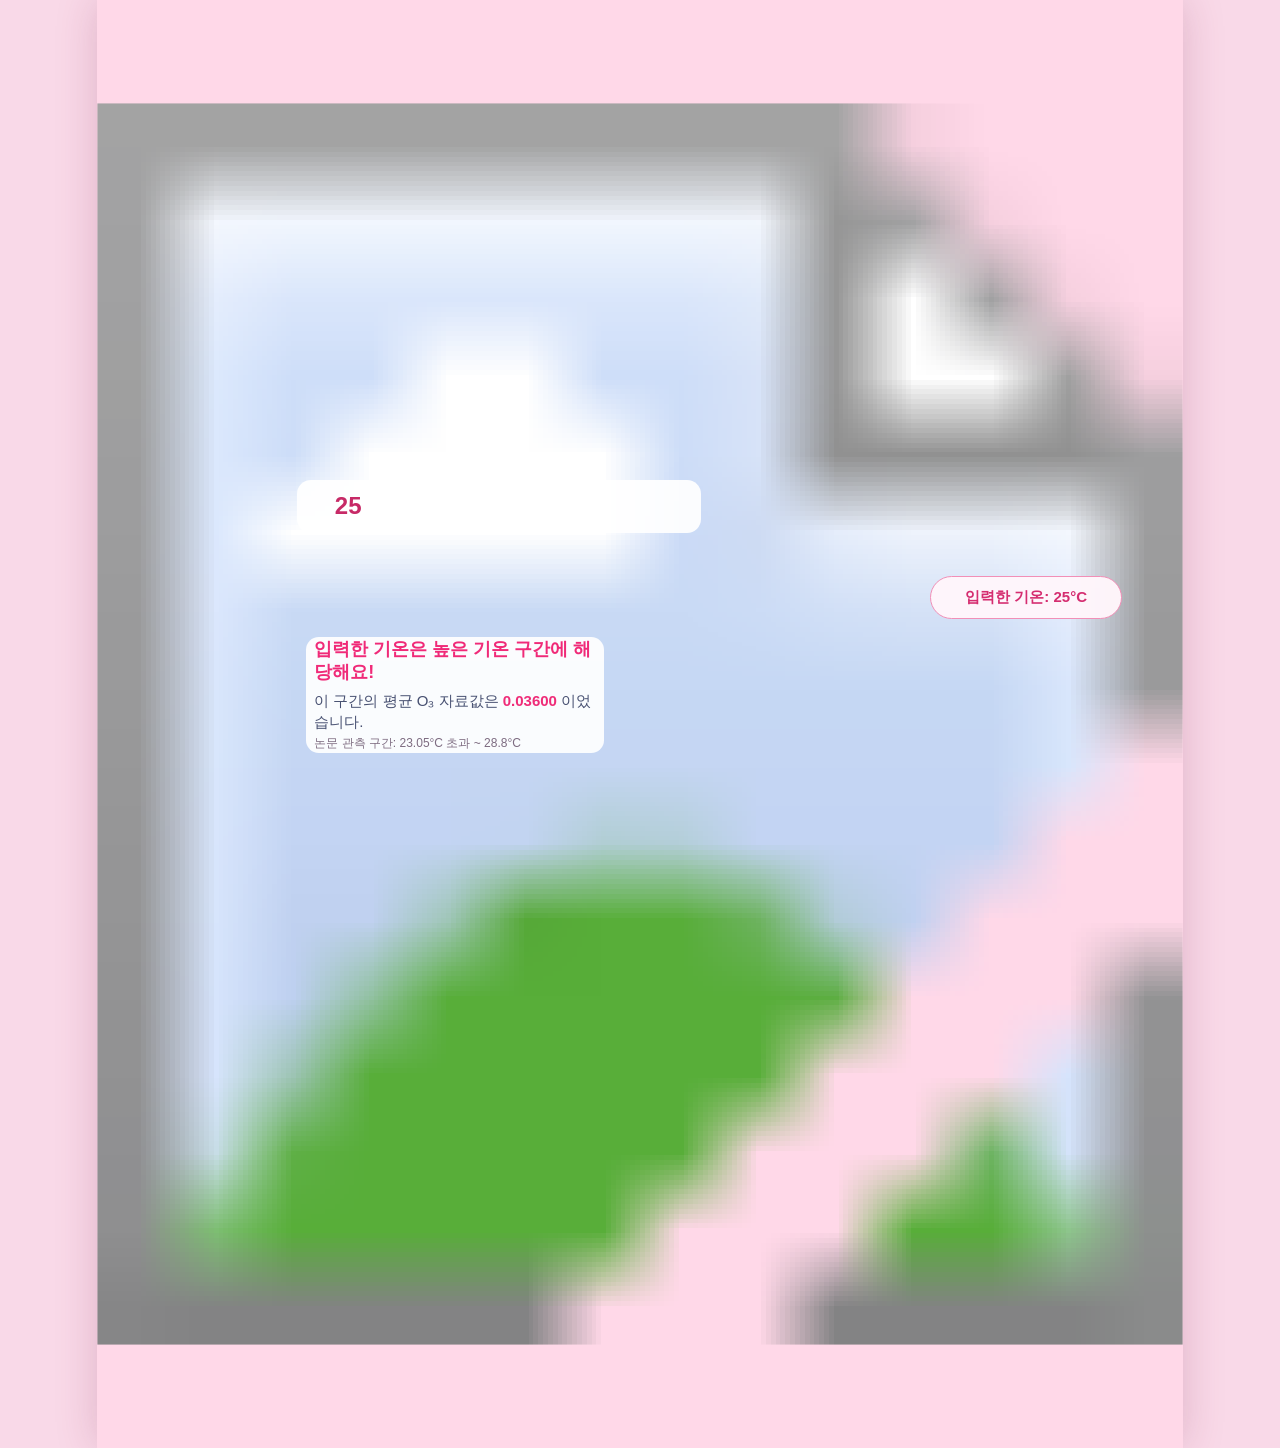
==== index.html @ f68764d0 "Use the final generated design image as the real app UI" ====
<!doctype html>
<html lang="ko">
<head>
<meta charset="utf-8">
<meta name="viewport" content="width=device-width,initial-scale=1,viewport-fit=cover">
<meta name="theme-color" content="#ef8ab6">
<title>쇼콜라와 보는 오존도</title>
<meta name="description" content="2025년 서울 기온·오존 연구 결과를 실제로 사용하는 논문 기반 웹앱">
<style>
*{box-sizing:border-box}html,body{margin:0;min-height:100%;background:#f9d9e8;font-family:Pretendard,"Noto Sans KR",Arial,sans-serif}body{display:flex;justify-content:center}.app{position:relative;width:min(100vw,1086px);aspect-ratio:3/4;background:#ffd8e8;overflow:hidden;box-shadow:0 0 40px rgba(126,26,70,.2)}.design{position:absolute;inset:0;width:100%;height:100%;object-fit:cover;display:block;user-select:none;-webkit-user-drag:none}.temp{position:absolute;left:18.4%;top:33.13%;width:37.2%;height:3.65%;border:0;outline:0;background:rgba(255,255,255,.93);border-radius:1.1vw;padding:0 4.5% 0 3.5%;font-size:clamp(12px,2.2vw,24px);font-weight:700;color:#c72a67;box-shadow:none}.temp::placeholder{color:#aaa8bd}.analyze{position:absolute;left:58.4%;top:32.95%;width:22.5%;height:3.9%;border:0;background:transparent;cursor:pointer;border-radius:999px}.analyze:focus-visible{outline:3px solid #8a2be2;outline-offset:3px}.msg{position:absolute;left:17%;top:36.9%;width:66%;min-height:2.2%;display:flex;align-items:center;justify-content:center;text-align:center;font-size:clamp(9px,1.45vw,16px);font-weight:800;color:#bd1b5f;pointer-events:none}.pill{position:absolute;left:76.7%;top:39.75%;width:17.7%;height:3.0%;display:flex;align-items:center;justify-content:center;background:rgba(255,246,251,.97);border:1px solid #f28fb7;border-radius:999px;color:#d52d70;font-weight:900;font-size:clamp(9px,1.35vw,15px);padding:0 4px}.qbox{position:absolute;left:19.2%;top:44.0%;width:27.5%;height:8.0%;background:rgba(255,255,255,.92);border-radius:1vw;padding:.45% .8%;display:flex;flex-direction:column;justify-content:center;color:#485172}.qtitle{font-size:clamp(10px,1.55vw,18px);font-weight:900;line-height:1.28;color:#f02a78;margin-bottom:.4em}.qline{font-size:clamp(8px,1.35vw,15px);line-height:1.36}.qmean{color:#ef2c78;font-weight:900}.range{margin-top:.22em;font-size:clamp(7px,1.05vw,12px);color:#7d6b80}.sr{position:absolute;width:1px;height:1px;padding:0;margin:-1px;overflow:hidden;clip:rect(0,0,0,0);white-space:nowrap;border:0}@media(max-width:520px){.app{width:100vw}.temp{border-radius:8px;padding-left:13px;padding-right:24px}.qbox{border-radius:5px}}
</style>
</head>
<body>
<main class="app" aria-label="쇼콜라와 보는 오존도">
  <img class="design" src="assets/design.svg" alt="쇼콜라와 듀크가 함께하는 서울 오존 안내 앱 디자인">
  <label class="sr" for="temp">오늘의 일평균 기온</label>
  <input id="temp" class="temp" type="number" inputmode="decimal" step="0.1" value="25" placeholder="기온을 입력해주세요 (예: 25)" aria-describedby="msg">
  <button id="analyze" class="analyze" type="button" aria-label="논문 결과로 분석하기"></button>
  <div id="msg" class="msg" role="status" aria-live="polite"></div>
  <div id="pill" class="pill">입력한 기온: 25°C</div>
  <div class="qbox" aria-live="polite">
    <div id="qtitle" class="qtitle">입력한 기온은 높은 기온 구간에 해당해요!</div>
    <div class="qline">이 구간의 평균 O₃ 자료값은 <span id="qmean" class="qmean">0.03600</span> 이었습니다.</div>
    <div id="range" class="range">논문 관측 구간: 23.05°C 초과 ~ 28.8°C</div>
  </div>
</main>
<script>
const input=document.getElementById('temp');
const btn=document.getElementById('analyze');
const msg=document.getElementById('msg');
const pill=document.getElementById('pill');
const qtitle=document.getElementById('qtitle');
const qmean=document.getElementById('qmean');
const range=document.getElementById('range');
const groups=[
 {max:14.35,title:'입력한 기온은 낮은 기온 구간에 해당해요!',mean:'0.03837',range:'논문 관측 구간: 4.5°C ~ 14.35°C'},
 {max:19.20,title:'입력한 기온은 중간 기온 구간(Q2)에 해당해요!',mean:'0.03687',range:'논문 관측 구간: 14.35°C 초과 ~ 19.20°C'},
 {max:23.05,title:'입력한 기온은 중간 기온 구간(Q3)에 해당해요!',mean:'0.04536',range:'논문 관측 구간: 19.20°C 초과 ~ 23.05°C'},
 {max:28.80,title:'입력한 기온은 높은 기온 구간에 해당해요!',mean:'0.03600',range:'논문 관측 구간: 23.05°C 초과 ~ 28.8°C'}
];
function analyze(){
 const t=Number(input.value);
 if(input.value.trim()===''||!Number.isFinite(t)){
   msg.textContent='기온을 숫자로 입력해 주세요.'; return;
 }
 if(t<4.5||t>28.8){
   msg.textContent='논문이 관측한 4.5°C~28.8°C 범위 밖입니다. 이 연구만으로는 해당 기온을 해석하지 않습니다.';
   pill.textContent=`입력한 기온: ${t.toFixed(1)}°C`;
   qtitle.textContent='논문 관측 범위 밖의 기온이에요.';
   qmean.textContent='해석 보류';
   range.textContent='연구 범위 안의 값을 입력하면 실제 논문 결과를 적용합니다.';
   return;
 }
 const g=groups.find(x=>t<=x.max);
 msg.textContent='';
 pill.textContent=`입력한 기온: ${Number.isInteger(t)?t:t.toFixed(1)}°C`;
 qtitle.textContent=g.title;
 qmean.textContent=g.mean;
 range.textContent=g.range;
}
btn.addEventListener('click',analyze);
input.addEventListener('keydown',e=>{if(e.key==='Enter')analyze()});
analyze();
</script>
</body>
</html>
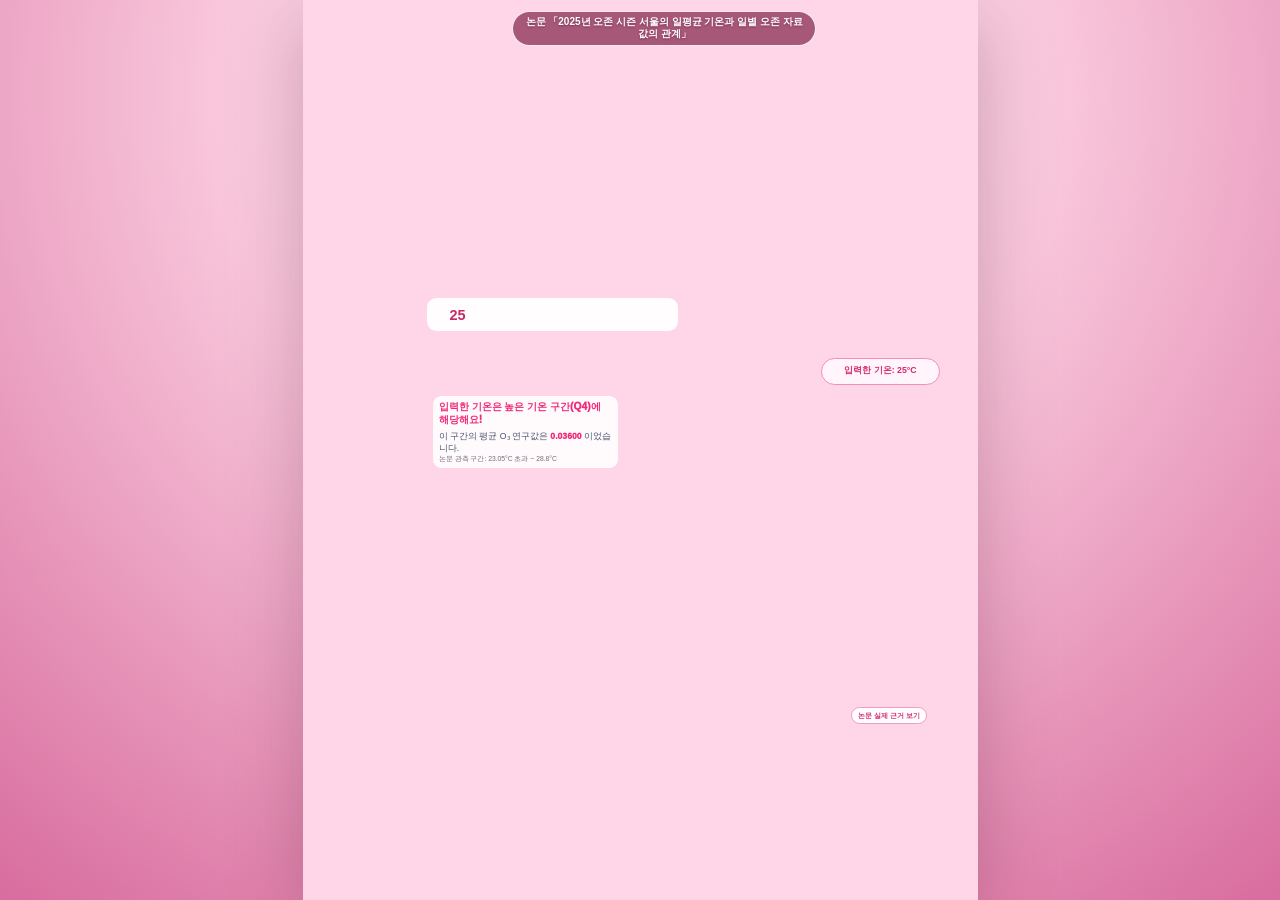
==== commit 43b65f42: "Complete BR-B paper-based ozone app with final design" ====
--- a/index.html
+++ b/index.html
@@ -1,66 +1,10 @@
 <!doctype html>
-<html lang="ko">
-<head>
-<meta charset="utf-8">
-<meta name="viewport" content="width=device-width,initial-scale=1,viewport-fit=cover">
-<meta name="theme-color" content="#ef8ab6">
-<title>쇼콜라와 보는 오존도</title>
-<meta name="description" content="2025년 서울 기온·오존 연구 결과를 실제로 사용하는 논문 기반 웹앱">
+<html lang="ko"><head><meta charset="utf-8"><meta name="viewport" content="width=device-width,initial-scale=1,viewport-fit=cover"><meta name="theme-color" content="#f68fbd"><title>쇼콜라와 보는 오존도 | 논문 기반 앱</title><meta name="description" content="2025년 서울 기온·오존 논문 결과를 실제로 사용하는 BR-B 애플리케이션">
 <style>
-*{box-sizing:border-box}html,body{margin:0;min-height:100%;background:#f9d9e8;font-family:Pretendard,"Noto Sans KR",Arial,sans-serif}body{display:flex;justify-content:center}.app{position:relative;width:min(100vw,1086px);aspect-ratio:3/4;background:#ffd8e8;overflow:hidden;box-shadow:0 0 40px rgba(126,26,70,.2)}.design{position:absolute;inset:0;width:100%;height:100%;object-fit:cover;display:block;user-select:none;-webkit-user-drag:none}.temp{position:absolute;left:18.4%;top:33.13%;width:37.2%;height:3.65%;border:0;outline:0;background:rgba(255,255,255,.93);border-radius:1.1vw;padding:0 4.5% 0 3.5%;font-size:clamp(12px,2.2vw,24px);font-weight:700;color:#c72a67;box-shadow:none}.temp::placeholder{color:#aaa8bd}.analyze{position:absolute;left:58.4%;top:32.95%;width:22.5%;height:3.9%;border:0;background:transparent;cursor:pointer;border-radius:999px}.analyze:focus-visible{outline:3px solid #8a2be2;outline-offset:3px}.msg{position:absolute;left:17%;top:36.9%;width:66%;min-height:2.2%;display:flex;align-items:center;justify-content:center;text-align:center;font-size:clamp(9px,1.45vw,16px);font-weight:800;color:#bd1b5f;pointer-events:none}.pill{position:absolute;left:76.7%;top:39.75%;width:17.7%;height:3.0%;display:flex;align-items:center;justify-content:center;background:rgba(255,246,251,.97);border:1px solid #f28fb7;border-radius:999px;color:#d52d70;font-weight:900;font-size:clamp(9px,1.35vw,15px);padding:0 4px}.qbox{position:absolute;left:19.2%;top:44.0%;width:27.5%;height:8.0%;background:rgba(255,255,255,.92);border-radius:1vw;padding:.45% .8%;display:flex;flex-direction:column;justify-content:center;color:#485172}.qtitle{font-size:clamp(10px,1.55vw,18px);font-weight:900;line-height:1.28;color:#f02a78;margin-bottom:.4em}.qline{font-size:clamp(8px,1.35vw,15px);line-height:1.36}.qmean{color:#ef2c78;font-weight:900}.range{margin-top:.22em;font-size:clamp(7px,1.05vw,12px);color:#7d6b80}.sr{position:absolute;width:1px;height:1px;padding:0;margin:-1px;overflow:hidden;clip:rect(0,0,0,0);white-space:nowrap;border:0}@media(max-width:520px){.app{width:100vw}.temp{border-radius:8px;padding-left:13px;padding-right:24px}.qbox{border-radius:5px}}
-</style>
-</head>
-<body>
-<main class="app" aria-label="쇼콜라와 보는 오존도">
-  <img class="design" src="assets/design.svg" alt="쇼콜라와 듀크가 함께하는 서울 오존 안내 앱 디자인">
-  <label class="sr" for="temp">오늘의 일평균 기온</label>
-  <input id="temp" class="temp" type="number" inputmode="decimal" step="0.1" value="25" placeholder="기온을 입력해주세요 (예: 25)" aria-describedby="msg">
-  <button id="analyze" class="analyze" type="button" aria-label="논문 결과로 분석하기"></button>
-  <div id="msg" class="msg" role="status" aria-live="polite"></div>
-  <div id="pill" class="pill">입력한 기온: 25°C</div>
-  <div class="qbox" aria-live="polite">
-    <div id="qtitle" class="qtitle">입력한 기온은 높은 기온 구간에 해당해요!</div>
-    <div class="qline">이 구간의 평균 O₃ 자료값은 <span id="qmean" class="qmean">0.03600</span> 이었습니다.</div>
-    <div id="range" class="range">논문 관측 구간: 23.05°C 초과 ~ 28.8°C</div>
-  </div>
-</main>
+*{box-sizing:border-box}html,body{margin:0;min-height:100%;font-family:Pretendard,"Noto Sans KR","Apple SD Gothic Neo",Arial,sans-serif;background:radial-gradient(circle at 50% 10%,#ffeef7,#f8c5da 42%,#d86c9e);color:#56334b}body{min-height:100svh;display:grid;place-items:center}.app{position:relative;width:min(100vw,75svh,1086px);aspect-ratio:3/4;overflow:hidden;background:#ffd6e8;box-shadow:0 20px 70px #55132f47;container-type:inline-size}.design{position:absolute;inset:0;width:100%;height:100%;object-fit:cover}.paper-title{position:absolute;z-index:2;left:31%;top:1.2%;width:45%;padding:.55% 1.2%;border:1px solid #ffffffdf;border-radius:999px;background:#7a1740a8;color:#fff;text-align:center;font-size:1.48cqw;font-weight:800;line-height:1.3;text-shadow:0 1px 2px #50001e73}.temp{position:absolute;z-index:3;left:18.4%;top:33.13%;width:37.2%;height:3.65%;border:0;outline:0;background:#fffffff2;border-radius:1.4cqw;padding:0 5.4% 0 3.3%;font-size:2.15cqw;font-weight:800;color:#c72a67}.temp::placeholder{color:#aaa8bd}.analyze{position:absolute;z-index:3;left:58.4%;top:32.95%;width:22.5%;height:3.9%;border:0;background:transparent;cursor:pointer;border-radius:999px}.analyze:hover{box-shadow:0 0 0 .35cqw #ffffffa3,0 0 2.3cqw #ff2a7f8c}.msg{position:absolute;z-index:4;left:16.5%;top:36.92%;width:67%;min-height:2.1%;display:flex;align-items:center;justify-content:center;text-align:center;font-size:1.25cqw;font-weight:900;color:#b5165b;pointer-events:none}.pill{position:absolute;z-index:4;left:76.7%;top:39.75%;width:17.7%;height:3%;display:flex;align-items:center;justify-content:center;background:#fff6fbf7;border:.12cqw solid #f28fb7;border-radius:999px;color:#d52d70;font-weight:900;font-size:1.3cqw}.qbox{position:absolute;z-index:3;left:19.2%;top:44%;width:27.5%;height:8%;background:#ffffffe8;border-radius:1.3cqw;padding:.6% .9%;display:flex;flex-direction:column;justify-content:center;color:#485172}.qtitle{font-size:1.52cqw;font-weight:950;line-height:1.28;color:#f02a78;margin-bottom:.38em}.qline{font-size:1.28cqw;line-height:1.4}.qmean{color:#ef2c78;font-weight:950}.range{margin-top:.18em;font-size:1cqw;color:#776778}.evidence-btn{position:absolute;z-index:3;left:52.3%;top:65.2%;width:41%;height:15.8%;border:0;background:transparent;border-radius:2cqw;cursor:pointer}.evidence-btn:hover{box-shadow:inset 0 0 0 .35cqw #e7317e73}.evidence-hint{position:absolute;z-index:4;right:7.5%;top:78.6%;background:#fffffff0;border:.13cqw solid #f39bc0;border-radius:999px;padding:.35% .9%;font-size:1.05cqw;color:#d22f73;font-weight:900;pointer-events:none}.sr{position:absolute;width:1px;height:1px;padding:0;margin:-1px;overflow:hidden;clip:rect(0,0,0,0);white-space:nowrap;border:0}.modal{position:fixed;z-index:50;inset:0;display:none;place-items:center;padding:18px;background:#370c2694;backdrop-filter:blur(8px)}.modal.open{display:grid}.card{position:relative;width:min(690px,96vw);max-height:90svh;overflow:auto;background:linear-gradient(#fffafd,#fff4fa);border:4px solid #f6a3c6;border-radius:28px;box-shadow:0 25px 80px #4604225c;padding:30px 28px 26px}.card h2{margin:0 50px 8px 0;color:#d61f69}.lead{line-height:1.55;font-weight:650}.close{position:absolute;right:22px;top:19px;width:42px;height:42px;border-radius:50%;border:1px solid #ef9fc0;background:#fff;color:#c52768;font-size:25px;font-weight:900;cursor:pointer}.stats{display:grid;grid-template-columns:repeat(3,1fr);gap:10px;margin:16px 0}.stat{padding:12px;border:1px solid #f1c0d4;border-radius:14px;background:#fff;text-align:center}.stat b{display:block;color:#cd2868;font-size:18px}.stat span{font-size:12px;color:#7f6572}.table{overflow:auto;border:1px solid #efbfd3;border-radius:14px;background:#fff}table{width:100%;border-collapse:collapse;font-size:14px}th,td{padding:10px 9px;border-bottom:1px solid #f2dce6;text-align:center}th{background:#fff0f7;color:#b32863}.notice{margin-top:15px;padding:13px 15px;border-left:5px solid #e83d82;background:#fff;border-radius:10px;line-height:1.55;font-weight:700}.ok{margin-top:14px;border:0;border-radius:999px;padding:10px 15px;background:#e92e78;color:#fff;font-weight:900;cursor:pointer}@media(max-width:700px){body{display:block}.app{width:100vw;box-shadow:none}.stats{grid-template-columns:1fr}.card{padding:25px 18px 20px}}
+</style></head><body>
+<main class="app"><img class="design" src="assets/design.webp" alt="쇼콜라와 듀크가 함께하는 서울 오존 안내 앱 디자인"><div class="paper-title"><b>논문</b> 「2025년 오존 시즌 서울의 일평균 기온과 일별 오존 자료값의 관계」</div><label class="sr" for="temp">확인할 일평균 기온</label><input id="temp" class="temp" type="number" inputmode="decimal" step="0.1" value="25" placeholder="기온을 입력해주세요 (예: 25)"><button id="analyze" class="analyze" type="button" aria-label="논문 결과로 분석하기"></button><div id="msg" class="msg" role="status"></div><div id="pill" class="pill">입력한 기온: 25°C</div><div class="qbox"><div id="qtitle" class="qtitle">입력한 기온은 높은 기온 구간(Q4)에 해당해요!</div><div class="qline">이 구간의 평균 O₃ 연구값은 <span id="qmean" class="qmean">0.03600</span> 이었습니다.</div><div id="range" class="range">논문 관측 구간: 23.05°C 초과 ~ 28.8°C</div></div><button id="evidence" class="evidence-btn" type="button" aria-label="논문 실제 근거 보기"></button><div class="evidence-hint">논문 실제 근거 보기</div></main>
+<div id="modal" class="modal" role="dialog" aria-modal="true" aria-labelledby="mt"><section class="card"><button id="x" class="close" type="button" aria-label="닫기">×</button><h2 id="mt">논문 데이터에서 직접 확인하기</h2><p class="lead">91일 전체 분석에서는 기온과 O₃의 뚜렷한 양의 관계가 확인되지 않았습니다. 매우 더운 날에도 O₃가 낮았던 실제 사례가 있어, 기온 하나만으로 오늘의 오존을 단정하면 안 됩니다.</p><div class="stats"><div class="stat"><b>r = -0.070</b><span>Pearson 상관</span></div><div class="stat"><b>p = 0.511</b><span>통계적으로 뚜렷하지 않음</span></div><div class="stat"><b>R² = 0.00486</b><span>기온 단독 설명력 매우 작음</span></div></div><div class="table"><table><thead><tr><th>날짜</th><th>기온</th><th>O₃ 연구값</th><th>의미</th></tr></thead><tbody><tr><td>2025-06-19</td><td>28.8°C</td><td>0.0113</td><td>최고 기온인데 O₃ 낮음</td></tr><tr><td>2025-06-30</td><td>28.4°C</td><td>0.0108</td><td>매우 더운 날, 전체 최저 O₃</td></tr><tr><td>2025-06-16</td><td>22.8°C</td><td>0.0691</td><td>최고 O₃는 최고 기온이 아님</td></tr></tbody></table></div><div class="notice">이 앱은 오존을 예측하거나 건강·환경 기준을 판정하지 않습니다. 논문 결과를 이용해 <b>기온 하나만으로 오존 수준을 단정하지 않도록</b> 돕습니다. 실제 외출 전에는 공식 대기질 정보를 함께 확인하세요.</div><button id="ok" class="ok" type="button">확인했어요</button></section></div>
 <script>
-const input=document.getElementById('temp');
-const btn=document.getElementById('analyze');
-const msg=document.getElementById('msg');
-const pill=document.getElementById('pill');
-const qtitle=document.getElementById('qtitle');
-const qmean=document.getElementById('qmean');
-const range=document.getElementById('range');
-const groups=[
- {max:14.35,title:'입력한 기온은 낮은 기온 구간에 해당해요!',mean:'0.03837',range:'논문 관측 구간: 4.5°C ~ 14.35°C'},
- {max:19.20,title:'입력한 기온은 중간 기온 구간(Q2)에 해당해요!',mean:'0.03687',range:'논문 관측 구간: 14.35°C 초과 ~ 19.20°C'},
- {max:23.05,title:'입력한 기온은 중간 기온 구간(Q3)에 해당해요!',mean:'0.04536',range:'논문 관측 구간: 19.20°C 초과 ~ 23.05°C'},
- {max:28.80,title:'입력한 기온은 높은 기온 구간에 해당해요!',mean:'0.03600',range:'논문 관측 구간: 23.05°C 초과 ~ 28.8°C'}
-];
-function analyze(){
- const t=Number(input.value);
- if(input.value.trim()===''||!Number.isFinite(t)){
-   msg.textContent='기온을 숫자로 입력해 주세요.'; return;
- }
- if(t<4.5||t>28.8){
-   msg.textContent='논문이 관측한 4.5°C~28.8°C 범위 밖입니다. 이 연구만으로는 해당 기온을 해석하지 않습니다.';
-   pill.textContent=`입력한 기온: ${t.toFixed(1)}°C`;
-   qtitle.textContent='논문 관측 범위 밖의 기온이에요.';
-   qmean.textContent='해석 보류';
-   range.textContent='연구 범위 안의 값을 입력하면 실제 논문 결과를 적용합니다.';
-   return;
- }
- const g=groups.find(x=>t<=x.max);
- msg.textContent='';
- pill.textContent=`입력한 기온: ${Number.isInteger(t)?t:t.toFixed(1)}°C`;
- qtitle.textContent=g.title;
- qmean.textContent=g.mean;
- range.textContent=g.range;
-}
-btn.addEventListener('click',analyze);
-input.addEventListener('keydown',e=>{if(e.key==='Enter')analyze()});
-analyze();
-</script>
-</body>
-</html>+const groups=[{max:14.35,title:'입력한 기온은 낮은 기온 구간(Q1)에 해당해요!',mean:'0.03837',range:'논문 관측 구간: 4.5°C ~ 14.35°C'},{max:19.2,title:'입력한 기온은 중간 기온 구간(Q2)에 해당해요!',mean:'0.03687',range:'논문 관측 구간: 14.35°C 초과 ~ 19.20°C'},{max:23.05,title:'입력한 기온은 중간 기온 구간(Q3)에 해당해요!',mean:'0.04536',range:'논문 관측 구간: 19.20°C 초과 ~ 23.05°C'},{max:28.8,title:'입력한 기온은 높은 기온 구간(Q4)에 해당해요!',mean:'0.03600',range:'논문 관측 구간: 23.05°C 초과 ~ 28.8°C'}];const input=document.getElementById('temp'),msg=document.getElementById('msg'),pill=document.getElementById('pill'),qt=document.getElementById('qtitle'),qm=document.getElementById('qmean'),rg=document.getElementById('range'),modal=document.getElementById('modal');function run(){let raw=input.value.trim(),t=Number(raw);if(!raw||!Number.isFinite(t)){msg.textContent='기온을 숫자로 입력해 주세요. 예: 25';return false}if(t<-80||t>70){msg.textContent='기온값을 다시 확인해 주세요. 입력 가능한 범위는 -80~70°C입니다.';return false}pill.textContent=`입력한 기온: ${Number.isInteger(t)?t:t.toFixed(1)}°C`;if(t<4.5||t>28.8){msg.textContent='논문 관측 범위(4.5~28.8°C) 밖이라 임의 예측하지 않습니다.';qt.textContent='논문 관측 범위 밖의 기온이에요.';qm.textContent='해석 보류';rg.textContent='연구 범위 안의 값을 입력하면 실제 논문 결과를 적용합니다.';return true}let g=groups.find(x=>t<=x.max);msg.textContent='';qt.textContent=g.title;qm.textContent=g.mean;rg.textContent=g.range;return true}document.getElementById('analyze').onclick=run;input.onkeydown=e=>{if(e.key==='Enter')run()};document.getElementById('evidence').onclick=()=>{if(run())modal.classList.add('open')};function close(){modal.classList.remove('open')}document.getElementById('x').onclick=close;document.getElementById('ok').onclick=close;modal.onclick=e=>{if(e.target===modal)close()};document.onkeydown=e=>{if(e.key==='Escape')close()};run();
+</script></body></html>
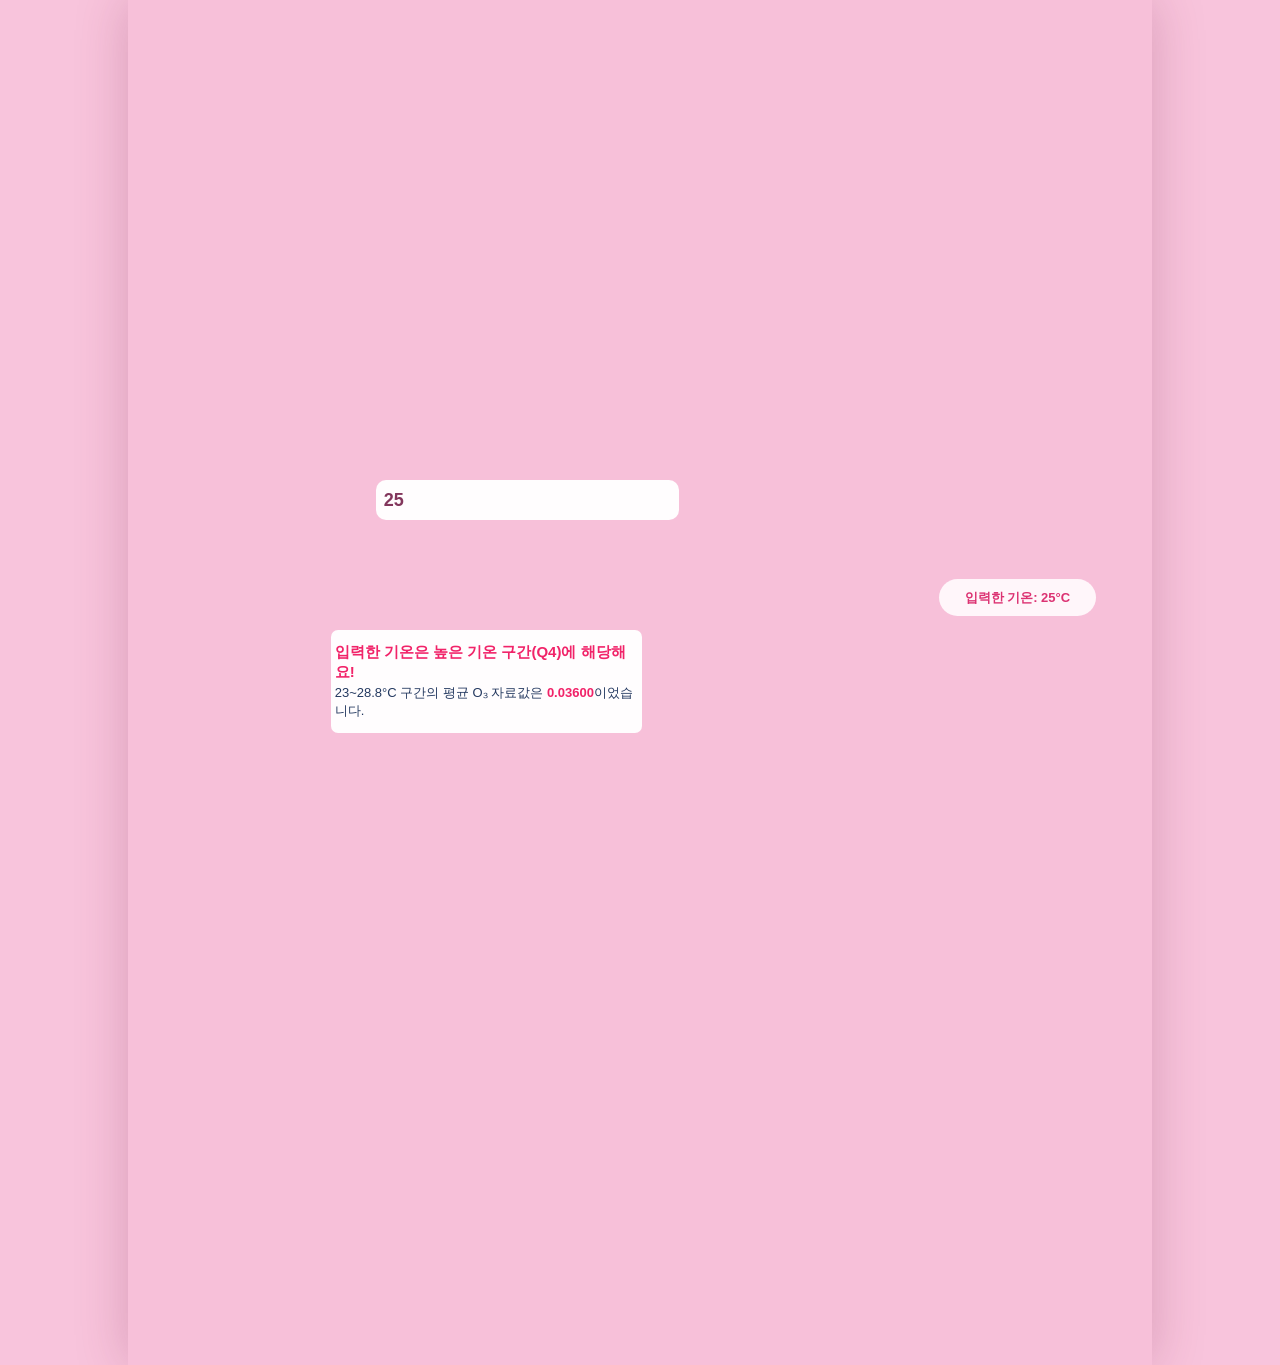
==== commit ca8aec52: "Use uploaded final design image as interactive app UI" ====
--- a/index.html
+++ b/index.html
@@ -1,10 +1,44 @@
 <!doctype html>
-<html lang="ko"><head><meta charset="utf-8"><meta name="viewport" content="width=device-width,initial-scale=1,viewport-fit=cover"><meta name="theme-color" content="#f68fbd"><title>쇼콜라와 보는 오존도 | 논문 기반 앱</title><meta name="description" content="2025년 서울 기온·오존 논문 결과를 실제로 사용하는 BR-B 애플리케이션">
+<html lang="ko">
+<head>
+<meta charset="utf-8">
+<meta name="viewport" content="width=device-width,initial-scale=1,viewport-fit=cover">
+<meta name="theme-color" content="#f49abc">
+<title>쇼콜라와 보는 오존도</title>
+<meta name="description" content="2025년 서울 기온·오존 연구 결과를 실제로 사용하는 논문 기반 웹앱">
 <style>
-*{box-sizing:border-box}html,body{margin:0;min-height:100%;font-family:Pretendard,"Noto Sans KR","Apple SD Gothic Neo",Arial,sans-serif;background:radial-gradient(circle at 50% 10%,#ffeef7,#f8c5da 42%,#d86c9e);color:#56334b}body{min-height:100svh;display:grid;place-items:center}.app{position:relative;width:min(100vw,75svh,1086px);aspect-ratio:3/4;overflow:hidden;background:#ffd6e8;box-shadow:0 20px 70px #55132f47;container-type:inline-size}.design{position:absolute;inset:0;width:100%;height:100%;object-fit:cover}.paper-title{position:absolute;z-index:2;left:31%;top:1.2%;width:45%;padding:.55% 1.2%;border:1px solid #ffffffdf;border-radius:999px;background:#7a1740a8;color:#fff;text-align:center;font-size:1.48cqw;font-weight:800;line-height:1.3;text-shadow:0 1px 2px #50001e73}.temp{position:absolute;z-index:3;left:18.4%;top:33.13%;width:37.2%;height:3.65%;border:0;outline:0;background:#fffffff2;border-radius:1.4cqw;padding:0 5.4% 0 3.3%;font-size:2.15cqw;font-weight:800;color:#c72a67}.temp::placeholder{color:#aaa8bd}.analyze{position:absolute;z-index:3;left:58.4%;top:32.95%;width:22.5%;height:3.9%;border:0;background:transparent;cursor:pointer;border-radius:999px}.analyze:hover{box-shadow:0 0 0 .35cqw #ffffffa3,0 0 2.3cqw #ff2a7f8c}.msg{position:absolute;z-index:4;left:16.5%;top:36.92%;width:67%;min-height:2.1%;display:flex;align-items:center;justify-content:center;text-align:center;font-size:1.25cqw;font-weight:900;color:#b5165b;pointer-events:none}.pill{position:absolute;z-index:4;left:76.7%;top:39.75%;width:17.7%;height:3%;display:flex;align-items:center;justify-content:center;background:#fff6fbf7;border:.12cqw solid #f28fb7;border-radius:999px;color:#d52d70;font-weight:900;font-size:1.3cqw}.qbox{position:absolute;z-index:3;left:19.2%;top:44%;width:27.5%;height:8%;background:#ffffffe8;border-radius:1.3cqw;padding:.6% .9%;display:flex;flex-direction:column;justify-content:center;color:#485172}.qtitle{font-size:1.52cqw;font-weight:950;line-height:1.28;color:#f02a78;margin-bottom:.38em}.qline{font-size:1.28cqw;line-height:1.4}.qmean{color:#ef2c78;font-weight:950}.range{margin-top:.18em;font-size:1cqw;color:#776778}.evidence-btn{position:absolute;z-index:3;left:52.3%;top:65.2%;width:41%;height:15.8%;border:0;background:transparent;border-radius:2cqw;cursor:pointer}.evidence-btn:hover{box-shadow:inset 0 0 0 .35cqw #e7317e73}.evidence-hint{position:absolute;z-index:4;right:7.5%;top:78.6%;background:#fffffff0;border:.13cqw solid #f39bc0;border-radius:999px;padding:.35% .9%;font-size:1.05cqw;color:#d22f73;font-weight:900;pointer-events:none}.sr{position:absolute;width:1px;height:1px;padding:0;margin:-1px;overflow:hidden;clip:rect(0,0,0,0);white-space:nowrap;border:0}.modal{position:fixed;z-index:50;inset:0;display:none;place-items:center;padding:18px;background:#370c2694;backdrop-filter:blur(8px)}.modal.open{display:grid}.card{position:relative;width:min(690px,96vw);max-height:90svh;overflow:auto;background:linear-gradient(#fffafd,#fff4fa);border:4px solid #f6a3c6;border-radius:28px;box-shadow:0 25px 80px #4604225c;padding:30px 28px 26px}.card h2{margin:0 50px 8px 0;color:#d61f69}.lead{line-height:1.55;font-weight:650}.close{position:absolute;right:22px;top:19px;width:42px;height:42px;border-radius:50%;border:1px solid #ef9fc0;background:#fff;color:#c52768;font-size:25px;font-weight:900;cursor:pointer}.stats{display:grid;grid-template-columns:repeat(3,1fr);gap:10px;margin:16px 0}.stat{padding:12px;border:1px solid #f1c0d4;border-radius:14px;background:#fff;text-align:center}.stat b{display:block;color:#cd2868;font-size:18px}.stat span{font-size:12px;color:#7f6572}.table{overflow:auto;border:1px solid #efbfd3;border-radius:14px;background:#fff}table{width:100%;border-collapse:collapse;font-size:14px}th,td{padding:10px 9px;border-bottom:1px solid #f2dce6;text-align:center}th{background:#fff0f7;color:#b32863}.notice{margin-top:15px;padding:13px 15px;border-left:5px solid #e83d82;background:#fff;border-radius:10px;line-height:1.55;font-weight:700}.ok{margin-top:14px;border:0;border-radius:999px;padding:10px 15px;background:#e92e78;color:#fff;font-weight:900;cursor:pointer}@media(max-width:700px){body{display:block}.app{width:100vw;box-shadow:none}.stats{grid-template-columns:1fr}.card{padding:25px 18px 20px}}
-</style></head><body>
-<main class="app"><img class="design" src="assets/design.webp" alt="쇼콜라와 듀크가 함께하는 서울 오존 안내 앱 디자인"><div class="paper-title"><b>논문</b> 「2025년 오존 시즌 서울의 일평균 기온과 일별 오존 자료값의 관계」</div><label class="sr" for="temp">확인할 일평균 기온</label><input id="temp" class="temp" type="number" inputmode="decimal" step="0.1" value="25" placeholder="기온을 입력해주세요 (예: 25)"><button id="analyze" class="analyze" type="button" aria-label="논문 결과로 분석하기"></button><div id="msg" class="msg" role="status"></div><div id="pill" class="pill">입력한 기온: 25°C</div><div class="qbox"><div id="qtitle" class="qtitle">입력한 기온은 높은 기온 구간(Q4)에 해당해요!</div><div class="qline">이 구간의 평균 O₃ 연구값은 <span id="qmean" class="qmean">0.03600</span> 이었습니다.</div><div id="range" class="range">논문 관측 구간: 23.05°C 초과 ~ 28.8°C</div></div><button id="evidence" class="evidence-btn" type="button" aria-label="논문 실제 근거 보기"></button><div class="evidence-hint">논문 실제 근거 보기</div></main>
-<div id="modal" class="modal" role="dialog" aria-modal="true" aria-labelledby="mt"><section class="card"><button id="x" class="close" type="button" aria-label="닫기">×</button><h2 id="mt">논문 데이터에서 직접 확인하기</h2><p class="lead">91일 전체 분석에서는 기온과 O₃의 뚜렷한 양의 관계가 확인되지 않았습니다. 매우 더운 날에도 O₃가 낮았던 실제 사례가 있어, 기온 하나만으로 오늘의 오존을 단정하면 안 됩니다.</p><div class="stats"><div class="stat"><b>r = -0.070</b><span>Pearson 상관</span></div><div class="stat"><b>p = 0.511</b><span>통계적으로 뚜렷하지 않음</span></div><div class="stat"><b>R² = 0.00486</b><span>기온 단독 설명력 매우 작음</span></div></div><div class="table"><table><thead><tr><th>날짜</th><th>기온</th><th>O₃ 연구값</th><th>의미</th></tr></thead><tbody><tr><td>2025-06-19</td><td>28.8°C</td><td>0.0113</td><td>최고 기온인데 O₃ 낮음</td></tr><tr><td>2025-06-30</td><td>28.4°C</td><td>0.0108</td><td>매우 더운 날, 전체 최저 O₃</td></tr><tr><td>2025-06-16</td><td>22.8°C</td><td>0.0691</td><td>최고 O₃는 최고 기온이 아님</td></tr></tbody></table></div><div class="notice">이 앱은 오존을 예측하거나 건강·환경 기준을 판정하지 않습니다. 논문 결과를 이용해 <b>기온 하나만으로 오존 수준을 단정하지 않도록</b> 돕습니다. 실제 외출 전에는 공식 대기질 정보를 함께 확인하세요.</div><button id="ok" class="ok" type="button">확인했어요</button></section></div>
+*{box-sizing:border-box}html,body{margin:0;min-height:100%;background:#f8c4dc;font-family:Pretendard,"Noto Sans KR",Arial,sans-serif;color:#7b1e49}body{display:flex;justify-content:center}.stage{position:relative;width:min(100vw,1024px);aspect-ratio:1024/1365;overflow:hidden;background:#f7c0d9;box-shadow:0 0 50px rgba(117,21,65,.23)}.design{position:absolute;inset:0;width:100%;height:100%;display:block;object-fit:contain;user-select:none;-webkit-user-drag:none}.temp-input{position:absolute;z-index:5;left:24.2%;top:35.18%;width:29.6%;height:2.95%;border:0;outline:0;border-radius:10px;background:rgba(255,255,255,.97);color:#82365c;font-weight:800;font-size:clamp(10px,1.75vw,18px);padding:0 8px;box-shadow:none}.temp-input::placeholder{color:#9fa0b0;font-weight:600}.analyze{position:absolute;z-index:6;left:61.6%;top:34.75%;width:23.9%;height:4.35%;border:0;border-radius:999px;background:transparent;cursor:pointer}.analyze:focus-visible{outline:3px solid #8d1b54;outline-offset:2px}.analyze:hover{background:rgba(255,255,255,.12);box-shadow:0 0 22px rgba(255,255,255,.8)}.result-pill{position:absolute;z-index:5;left:79.2%;top:42.45%;width:15.3%;height:2.65%;border-radius:999px;background:rgba(255,247,251,.98);display:flex;align-items:center;justify-content:center;color:#dc3272;font-weight:900;font-size:clamp(8px,1.22vw,13px);white-space:nowrap}.result-copy{position:absolute;z-index:5;left:19.8%;top:46.15%;width:30.4%;height:7.55%;padding:2px 4px;background:rgba(255,255,255,.965);display:flex;flex-direction:column;justify-content:center;color:#243960;font-size:clamp(8px,1.18vw,13px);line-height:1.42;border-radius:7px}.result-copy b{display:block;color:#f12369;font-size:clamp(9px,1.35vw,15px);line-height:1.3;margin-bottom:3px}.result-copy strong{color:#f12369;font-weight:900}.toast{position:absolute;z-index:20;left:50%;top:39.3%;transform:translate(-50%,-8px);max-width:72%;padding:9px 16px;border-radius:999px;background:rgba(100,23,60,.94);color:white;font-size:clamp(9px,1.28vw,14px);font-weight:800;opacity:0;pointer-events:none;transition:.18s ease;text-align:center;box-shadow:0 6px 20px rgba(94,21,58,.24)}.toast.show{opacity:1;transform:translate(-50%,0)}.sr{position:absolute;width:1px;height:1px;padding:0;margin:-1px;overflow:hidden;clip:rect(0,0,0,0);white-space:nowrap;border:0}@media(max-width:560px){.stage{width:100vw}.temp-input{font-size:2.4vw;padding:0 4px}.result-pill{font-size:1.75vw}.result-copy{font-size:1.75vw}.result-copy b{font-size:2vw}.toast{font-size:2vw;padding:7px 10px}}
+</style>
+</head>
+<body>
+<main class="stage" aria-label="쇼콜라와 보는 오존도 앱">
+  <img class="design" src="assets/design.webp" alt="쇼콜라와 듀크가 등장하는 핑크 하트 보석 디자인의 오존 분석 앱 화면">
+  <label class="sr" for="temp">일평균 기온</label>
+  <input id="temp" class="temp-input" type="number" step="0.1" inputmode="decimal" value="25" aria-label="기온 입력">
+  <button id="analyze" class="analyze" type="button" aria-label="입력한 기온 분석하기"></button>
+  <div id="pill" class="result-pill" aria-live="polite">입력한 기온: 25°C</div>
+  <div id="resultCopy" class="result-copy" aria-live="polite">
+    <b>입력한 기온은 높은 기온 구간에 해당해요!</b>
+    <span>이 구간의 평균 O₃ 자료값은 <strong>0.03600</strong>이었습니다.</span>
+  </div>
+  <div id="toast" class="toast" role="status" aria-live="polite"></div>
+</main>
 <script>
-const groups=[{max:14.35,title:'입력한 기온은 낮은 기온 구간(Q1)에 해당해요!',mean:'0.03837',range:'논문 관측 구간: 4.5°C ~ 14.35°C'},{max:19.2,title:'입력한 기온은 중간 기온 구간(Q2)에 해당해요!',mean:'0.03687',range:'논문 관측 구간: 14.35°C 초과 ~ 19.20°C'},{max:23.05,title:'입력한 기온은 중간 기온 구간(Q3)에 해당해요!',mean:'0.04536',range:'논문 관측 구간: 19.20°C 초과 ~ 23.05°C'},{max:28.8,title:'입력한 기온은 높은 기온 구간(Q4)에 해당해요!',mean:'0.03600',range:'논문 관측 구간: 23.05°C 초과 ~ 28.8°C'}];const input=document.getElementById('temp'),msg=document.getElementById('msg'),pill=document.getElementById('pill'),qt=document.getElementById('qtitle'),qm=document.getElementById('qmean'),rg=document.getElementById('range'),modal=document.getElementById('modal');function run(){let raw=input.value.trim(),t=Number(raw);if(!raw||!Number.isFinite(t)){msg.textContent='기온을 숫자로 입력해 주세요. 예: 25';return false}if(t<-80||t>70){msg.textContent='기온값을 다시 확인해 주세요. 입력 가능한 범위는 -80~70°C입니다.';return false}pill.textContent=`입력한 기온: ${Number.isInteger(t)?t:t.toFixed(1)}°C`;if(t<4.5||t>28.8){msg.textContent='논문 관측 범위(4.5~28.8°C) 밖이라 임의 예측하지 않습니다.';qt.textContent='논문 관측 범위 밖의 기온이에요.';qm.textContent='해석 보류';rg.textContent='연구 범위 안의 값을 입력하면 실제 논문 결과를 적용합니다.';return true}let g=groups.find(x=>t<=x.max);msg.textContent='';qt.textContent=g.title;qm.textContent=g.mean;rg.textContent=g.range;return true}document.getElementById('analyze').onclick=run;input.onkeydown=e=>{if(e.key==='Enter')run()};document.getElementById('evidence').onclick=()=>{if(run())modal.classList.add('open')};function close(){modal.classList.remove('open')}document.getElementById('x').onclick=close;document.getElementById('ok').onclick=close;modal.onclick=e=>{if(e.target===modal)close()};document.onkeydown=e=>{if(e.key==='Escape')close()};run();
-</script></body></html>+const input=document.getElementById('temp');
+const btn=document.getElementById('analyze');
+const pill=document.getElementById('pill');
+const resultCopy=document.getElementById('resultCopy');
+const toast=document.getElementById('toast');
+const fallback={min:4.5,max:28.8,q:[14.9,18.9,23.05]};
+const paperMeans=[0.0383652174,0.0368666667,0.0453619048,0.036];
+let stats={...fallback};
+function quantile(sorted,p){const pos=(sorted.length-1)*p,base=Math.floor(pos),rest=pos-base;return sorted[base+1]!==undefined?sorted[base]+rest*(sorted[base+1]-sorted[base]):sorted[base]}
+function showToast(text){toast.textContent=text;toast.classList.add('show');clearTimeout(showToast.t);showToast.t=setTimeout(()=>toast.classList.remove('show'),2600)}
+function fmt(n,d=1){return Number(n).toFixed(d).replace(/\.0$/,'')}
+function rangeText(i){const q=stats.q;if(i===0)return `${fmt(stats.min)}~${fmt(q[0])}°C`;if(i===1)return `${fmt(q[0])}~${fmt(q[1])}°C`;if(i===2)return `${fmt(q[1])}~${fmt(q[2])}°C`;return `${fmt(q[2])}~${fmt(stats.max)}°C`}
+function analyze(){const raw=input.value.trim();if(raw===''){showToast('기온을 숫자로 입력해 주세요.');input.focus();return}const t=Number(raw);if(!Number.isFinite(t)){showToast('올바른 숫자를 입력해 주세요.');input.focus();return}pill.textContent=`입력한 기온: ${fmt(t)}°C`;if(t<stats.min||t>stats.max){resultCopy.innerHTML=`<b>논문 관측 범위 밖의 기온이에요.</b><span>연구 범위는 <strong>${fmt(stats.min)}~${fmt(stats.max)}°C</strong>였습니다. 범위 밖 값은 임의로 예측하지 않습니다.</span>`;showToast('논문 관측 범위 안의 값으로 다시 확인해 볼 수 있어요.');return}const q=stats.q;const i=t<=q[0]?0:t<=q[1]?1:t<=q[2]?2:3;const names=['낮은 기온 구간(Q1)','중간-낮은 기온 구간(Q2)','중간-높은 기온 구간(Q3)','높은 기온 구간(Q4)'];resultCopy.innerHTML=`<b>입력한 기온은 ${names[i]}에 해당해요!</b><span>${rangeText(i)} 구간의 평균 O₃ 자료값은 <strong>${paperMeans[i].toFixed(5)}</strong>이었습니다.</span>`}
+async function loadData(){try{const r=await fetch('data/raw_seoul_2025_ozone_temperature.csv',{cache:'no-store'});if(!r.ok)throw new Error('data');const text=await r.text();const rows=text.trim().split(/\r?\n/);const head=rows[0].split(',');const ti=head.indexOf('temperature_avg');const vals=rows.slice(1).map(x=>Number(x.split(',')[ti])).filter(Number.isFinite).sort((a,b)=>a-b);if(vals.length){stats={min:vals[0],max:vals[vals.length-1],q:[quantile(vals,.25),quantile(vals,.5),quantile(vals,.75)]}}}catch(e){}analyze()}
+btn.addEventListener('click',analyze);input.addEventListener('keydown',e=>{if(e.key==='Enter'){e.preventDefault();analyze()}});input.addEventListener('focus',()=>input.select());loadData();
+</script>
+</body>
+</html>
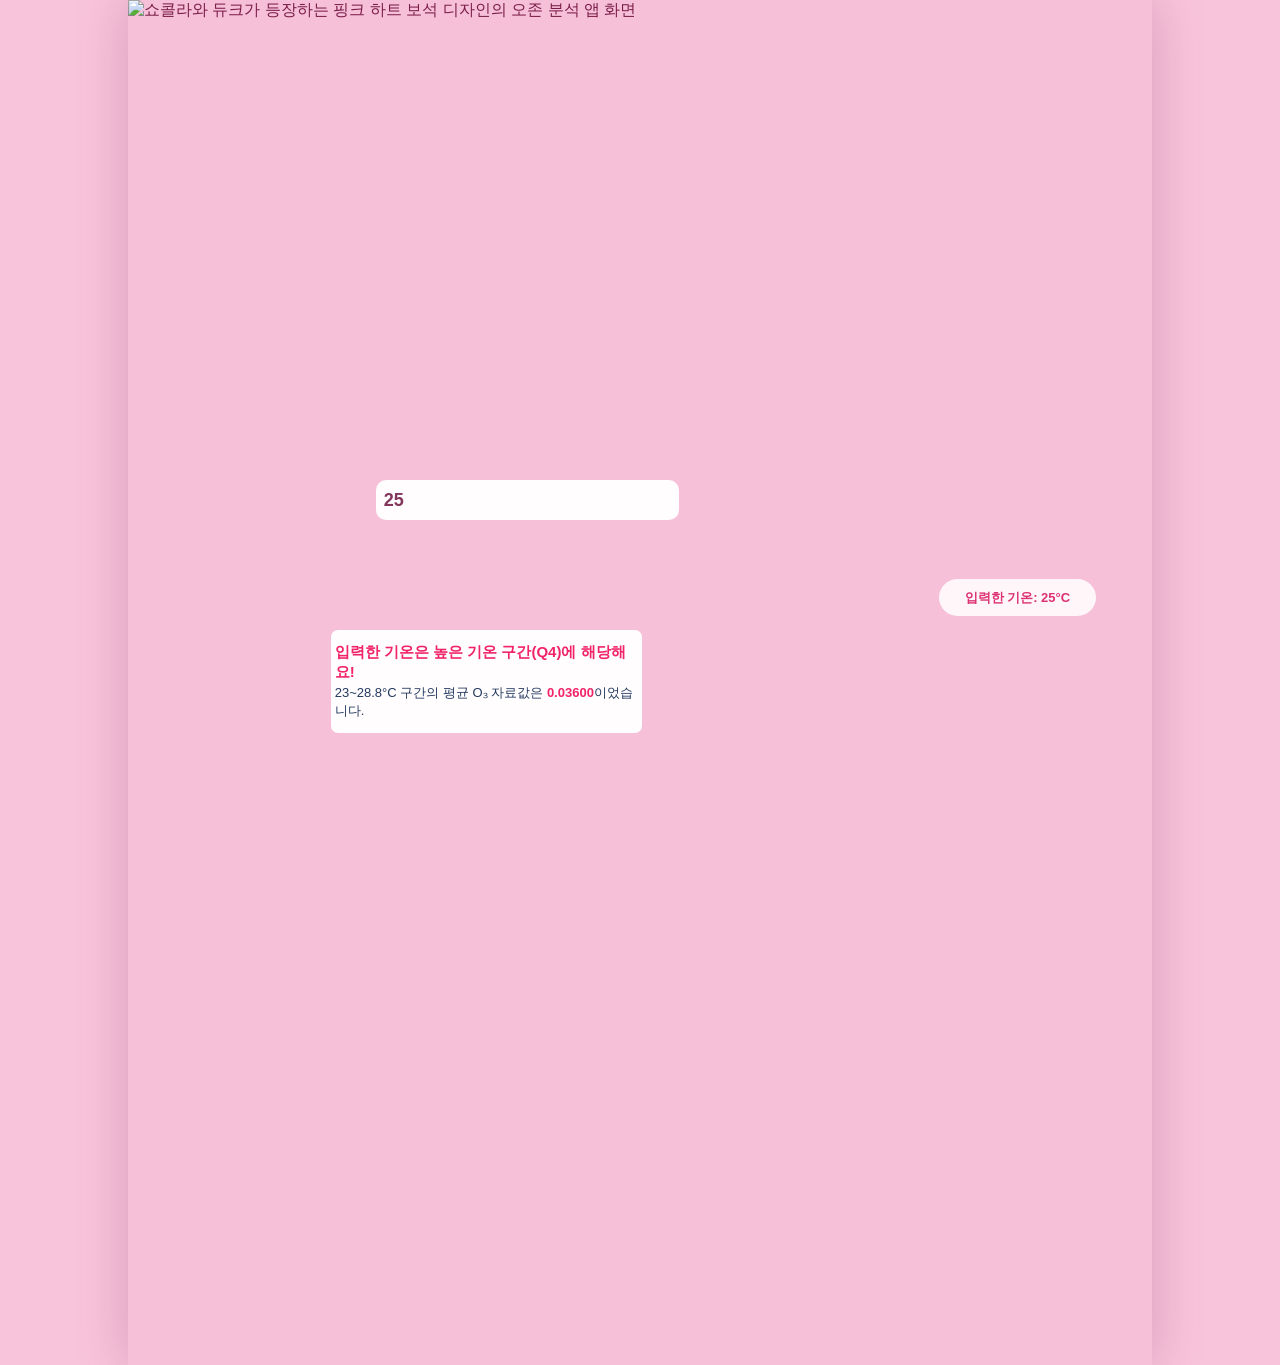
==== commit 42110842: "Fix missing app design background" ====
--- a/index.html
+++ b/index.html
@@ -7,12 +7,12 @@
 <title>쇼콜라와 보는 오존도</title>
 <meta name="description" content="2025년 서울 기온·오존 연구 결과를 실제로 사용하는 논문 기반 웹앱">
 <style>
-*{box-sizing:border-box}html,body{margin:0;min-height:100%;background:#f8c4dc;font-family:Pretendard,"Noto Sans KR",Arial,sans-serif;color:#7b1e49}body{display:flex;justify-content:center}.stage{position:relative;width:min(100vw,1024px);aspect-ratio:1024/1365;overflow:hidden;background:#f7c0d9;box-shadow:0 0 50px rgba(117,21,65,.23)}.design{position:absolute;inset:0;width:100%;height:100%;display:block;object-fit:contain;user-select:none;-webkit-user-drag:none}.temp-input{position:absolute;z-index:5;left:24.2%;top:35.18%;width:29.6%;height:2.95%;border:0;outline:0;border-radius:10px;background:rgba(255,255,255,.97);color:#82365c;font-weight:800;font-size:clamp(10px,1.75vw,18px);padding:0 8px;box-shadow:none}.temp-input::placeholder{color:#9fa0b0;font-weight:600}.analyze{position:absolute;z-index:6;left:61.6%;top:34.75%;width:23.9%;height:4.35%;border:0;border-radius:999px;background:transparent;cursor:pointer}.analyze:focus-visible{outline:3px solid #8d1b54;outline-offset:2px}.analyze:hover{background:rgba(255,255,255,.12);box-shadow:0 0 22px rgba(255,255,255,.8)}.result-pill{position:absolute;z-index:5;left:79.2%;top:42.45%;width:15.3%;height:2.65%;border-radius:999px;background:rgba(255,247,251,.98);display:flex;align-items:center;justify-content:center;color:#dc3272;font-weight:900;font-size:clamp(8px,1.22vw,13px);white-space:nowrap}.result-copy{position:absolute;z-index:5;left:19.8%;top:46.15%;width:30.4%;height:7.55%;padding:2px 4px;background:rgba(255,255,255,.965);display:flex;flex-direction:column;justify-content:center;color:#243960;font-size:clamp(8px,1.18vw,13px);line-height:1.42;border-radius:7px}.result-copy b{display:block;color:#f12369;font-size:clamp(9px,1.35vw,15px);line-height:1.3;margin-bottom:3px}.result-copy strong{color:#f12369;font-weight:900}.toast{position:absolute;z-index:20;left:50%;top:39.3%;transform:translate(-50%,-8px);max-width:72%;padding:9px 16px;border-radius:999px;background:rgba(100,23,60,.94);color:white;font-size:clamp(9px,1.28vw,14px);font-weight:800;opacity:0;pointer-events:none;transition:.18s ease;text-align:center;box-shadow:0 6px 20px rgba(94,21,58,.24)}.toast.show{opacity:1;transform:translate(-50%,0)}.sr{position:absolute;width:1px;height:1px;padding:0;margin:-1px;overflow:hidden;clip:rect(0,0,0,0);white-space:nowrap;border:0}@media(max-width:560px){.stage{width:100vw}.temp-input{font-size:2.4vw;padding:0 4px}.result-pill{font-size:1.75vw}.result-copy{font-size:1.75vw}.result-copy b{font-size:2vw}.toast{font-size:2vw;padding:7px 10px}}
+*{box-sizing:border-box}html,body{margin:0;min-height:100%;background:#f8c4dc;font-family:Pretendard,"Noto Sans KR",Arial,sans-serif;color:#7b1e49}body{display:flex;justify-content:center}.stage{position:relative;width:min(100vw,1024px);aspect-ratio:1024/1365;overflow:hidden;background:#f7c0d9;box-shadow:0 0 50px rgba(117,21,65,.23)}.design{position:absolute;inset:0;width:100%;height:100%;display:block;object-fit:cover;user-select:none;-webkit-user-drag:none}.temp-input{position:absolute;z-index:5;left:24.2%;top:35.18%;width:29.6%;height:2.95%;border:0;outline:0;border-radius:10px;background:rgba(255,255,255,.97);color:#82365c;font-weight:800;font-size:clamp(10px,1.75vw,18px);padding:0 8px;box-shadow:none}.temp-input::placeholder{color:#9fa0b0;font-weight:600}.analyze{position:absolute;z-index:6;left:61.6%;top:34.75%;width:23.9%;height:4.35%;border:0;border-radius:999px;background:transparent;cursor:pointer}.analyze:focus-visible{outline:3px solid #8d1b54;outline-offset:2px}.analyze:hover{background:rgba(255,255,255,.12);box-shadow:0 0 22px rgba(255,255,255,.8)}.result-pill{position:absolute;z-index:5;left:79.2%;top:42.45%;width:15.3%;height:2.65%;border-radius:999px;background:rgba(255,247,251,.98);display:flex;align-items:center;justify-content:center;color:#dc3272;font-weight:900;font-size:clamp(8px,1.22vw,13px);white-space:nowrap}.result-copy{position:absolute;z-index:5;left:19.8%;top:46.15%;width:30.4%;height:7.55%;padding:2px 4px;background:rgba(255,255,255,.965);display:flex;flex-direction:column;justify-content:center;color:#243960;font-size:clamp(8px,1.18vw,13px);line-height:1.42;border-radius:7px}.result-copy b{display:block;color:#f12369;font-size:clamp(9px,1.35vw,15px);line-height:1.3;margin-bottom:3px}.result-copy strong{color:#f12369;font-weight:900}.toast{position:absolute;z-index:20;left:50%;top:39.3%;transform:translate(-50%,-8px);max-width:72%;padding:9px 16px;border-radius:999px;background:rgba(100,23,60,.94);color:white;font-size:clamp(9px,1.28vw,14px);font-weight:800;opacity:0;pointer-events:none;transition:.18s ease;text-align:center;box-shadow:0 6px 20px rgba(94,21,58,.24)}.toast.show{opacity:1;transform:translate(-50%,0)}.sr{position:absolute;width:1px;height:1px;padding:0;margin:-1px;overflow:hidden;clip:rect(0,0,0,0);white-space:nowrap;border:0}@media(max-width:560px){.stage{width:100vw}.temp-input{font-size:2.4vw;padding:0 4px}.result-pill{font-size:1.75vw}.result-copy{font-size:1.75vw}.result-copy b{font-size:2vw}.toast{font-size:2vw;padding:7px 10px}}
 </style>
 </head>
 <body>
 <main class="stage" aria-label="쇼콜라와 보는 오존도 앱">
-  <img class="design" src="assets/design.webp" alt="쇼콜라와 듀크가 등장하는 핑크 하트 보석 디자인의 오존 분석 앱 화면">
+  <img id="design" class="design" alt="쇼콜라와 듀크가 등장하는 핑크 하트 보석 디자인의 오존 분석 앱 화면">
   <label class="sr" for="temp">일평균 기온</label>
   <input id="temp" class="temp-input" type="number" step="0.1" inputmode="decimal" value="25" aria-label="기온 입력">
   <button id="analyze" class="analyze" type="button" aria-label="입력한 기온 분석하기"></button>
@@ -23,7 +23,26 @@
   </div>
   <div id="toast" class="toast" role="status" aria-live="polite"></div>
 </main>
+<script src="assets/d01.js?v=3"></script>
+<script src="assets/d02.js?v=3"></script>
+<script src="assets/d03.js?v=3"></script>
+<script src="assets/d04.js?v=3"></script>
+<script src="assets/d05.js?v=3"></script>
+<script src="assets/d06.js?v=3"></script>
+<script src="assets/d07.js?v=3"></script>
+<script src="assets/d08.js?v=3"></script>
+<script src="assets/d09.js?v=3"></script>
+<script src="assets/d10.js?v=3"></script>
+<script src="assets/d11.js?v=3"></script>
+<script src="assets/d12.js?v=3"></script>
+<script src="assets/d13.js?v=3"></script>
+<script src="assets/d14.js?v=3"></script>
+<script src="assets/d15.js?v=3"></script>
+<script src="assets/d16.js?v=3"></script>
 <script>
+const design=document.getElementById('design');
+design.src='data:image/webp;base64,'+(window.__DESIGN_B64||'');
+window.__DESIGN_B64='';
 const input=document.getElementById('temp');
 const btn=document.getElementById('analyze');
 const pill=document.getElementById('pill');
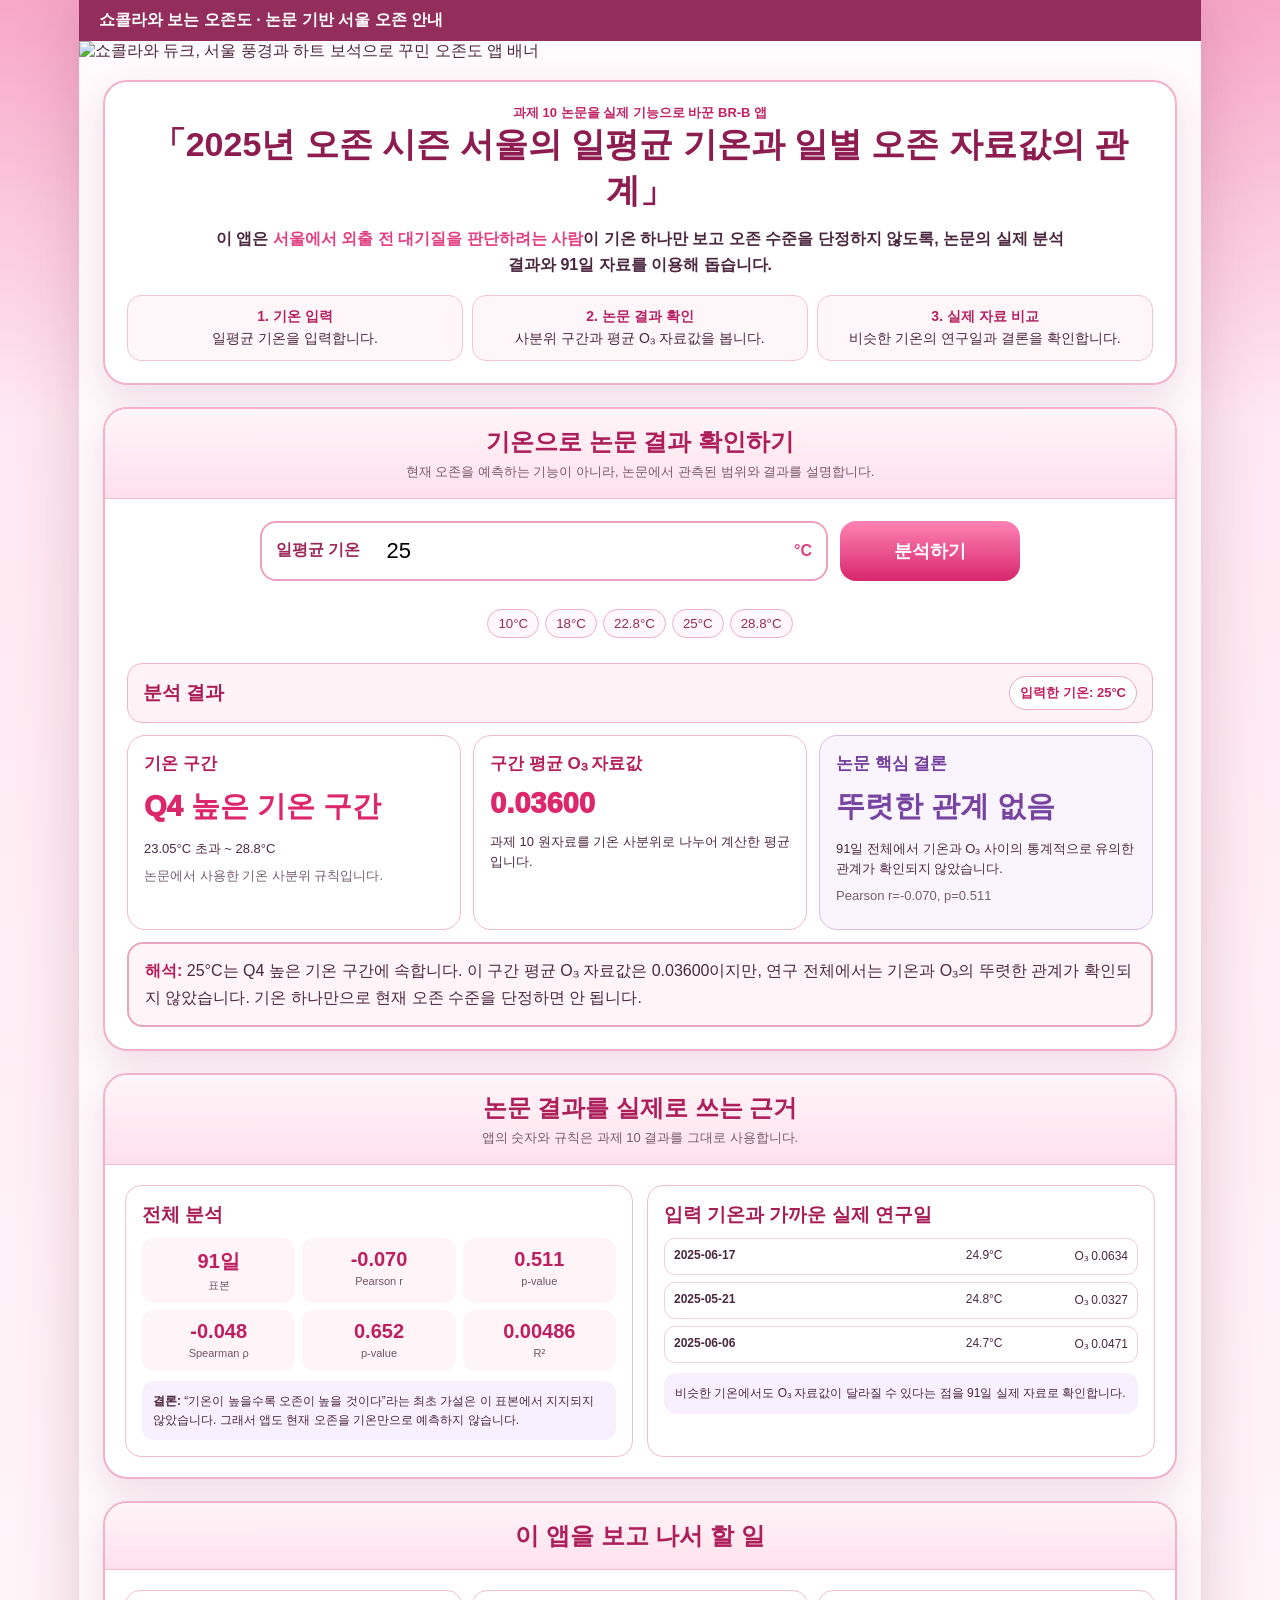
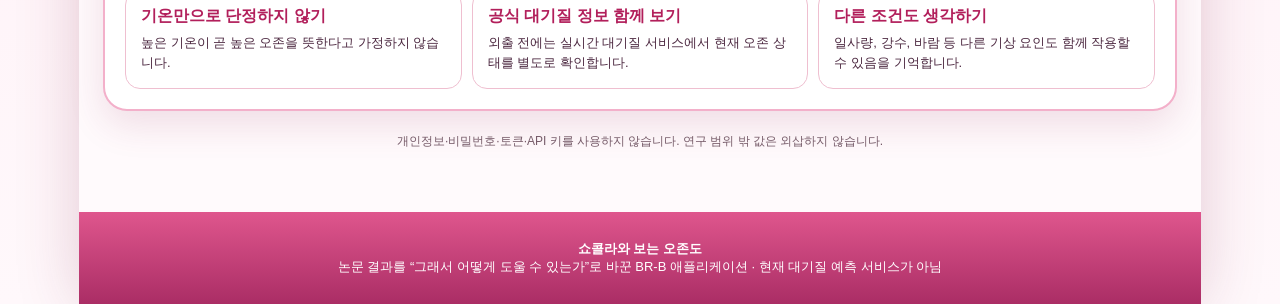
==== commit 0d7d0720: "Rebuild BR-B ozone app cleanly" ====
--- a/index.html
+++ b/index.html
@@ -1,63 +1,76 @@
 <!doctype html>
 <html lang="ko">
 <head>
-<meta charset="utf-8">
-<meta name="viewport" content="width=device-width,initial-scale=1,viewport-fit=cover">
-<meta name="theme-color" content="#f49abc">
+<meta charset="utf-8"><meta name="viewport" content="width=device-width,initial-scale=1">
+<meta name="theme-color" content="#d93d82">
 <title>쇼콜라와 보는 오존도</title>
-<meta name="description" content="2025년 서울 기온·오존 연구 결과를 실제로 사용하는 논문 기반 웹앱">
+<meta name="description" content="2025년 서울 91일 기온·오존 연구 결과를 실제로 사용하는 BR-B 논문 기반 앱">
 <style>
-*{box-sizing:border-box}html,body{margin:0;min-height:100%;background:#f8c4dc;font-family:Pretendard,"Noto Sans KR",Arial,sans-serif;color:#7b1e49}body{display:flex;justify-content:center}.stage{position:relative;width:min(100vw,1024px);aspect-ratio:1024/1365;overflow:hidden;background:#f7c0d9;box-shadow:0 0 50px rgba(117,21,65,.23)}.design{position:absolute;inset:0;width:100%;height:100%;display:block;object-fit:cover;user-select:none;-webkit-user-drag:none}.temp-input{position:absolute;z-index:5;left:24.2%;top:35.18%;width:29.6%;height:2.95%;border:0;outline:0;border-radius:10px;background:rgba(255,255,255,.97);color:#82365c;font-weight:800;font-size:clamp(10px,1.75vw,18px);padding:0 8px;box-shadow:none}.temp-input::placeholder{color:#9fa0b0;font-weight:600}.analyze{position:absolute;z-index:6;left:61.6%;top:34.75%;width:23.9%;height:4.35%;border:0;border-radius:999px;background:transparent;cursor:pointer}.analyze:focus-visible{outline:3px solid #8d1b54;outline-offset:2px}.analyze:hover{background:rgba(255,255,255,.12);box-shadow:0 0 22px rgba(255,255,255,.8)}.result-pill{position:absolute;z-index:5;left:79.2%;top:42.45%;width:15.3%;height:2.65%;border-radius:999px;background:rgba(255,247,251,.98);display:flex;align-items:center;justify-content:center;color:#dc3272;font-weight:900;font-size:clamp(8px,1.22vw,13px);white-space:nowrap}.result-copy{position:absolute;z-index:5;left:19.8%;top:46.15%;width:30.4%;height:7.55%;padding:2px 4px;background:rgba(255,255,255,.965);display:flex;flex-direction:column;justify-content:center;color:#243960;font-size:clamp(8px,1.18vw,13px);line-height:1.42;border-radius:7px}.result-copy b{display:block;color:#f12369;font-size:clamp(9px,1.35vw,15px);line-height:1.3;margin-bottom:3px}.result-copy strong{color:#f12369;font-weight:900}.toast{position:absolute;z-index:20;left:50%;top:39.3%;transform:translate(-50%,-8px);max-width:72%;padding:9px 16px;border-radius:999px;background:rgba(100,23,60,.94);color:white;font-size:clamp(9px,1.28vw,14px);font-weight:800;opacity:0;pointer-events:none;transition:.18s ease;text-align:center;box-shadow:0 6px 20px rgba(94,21,58,.24)}.toast.show{opacity:1;transform:translate(-50%,0)}.sr{position:absolute;width:1px;height:1px;padding:0;margin:-1px;overflow:hidden;clip:rect(0,0,0,0);white-space:nowrap;border:0}@media(max-width:560px){.stage{width:100vw}.temp-input{font-size:2.4vw;padding:0 4px}.result-pill{font-size:1.75vw}.result-copy{font-size:1.75vw}.result-copy b{font-size:2vw}.toast{font-size:2vw;padding:7px 10px}}
+:root{--p:#e33f83;--d:#8d1c50;--l:#f3b0ca;--i:#4c2840;--bg:#fff8fb;--s:0 14px 36px #8f245522}
+*{box-sizing:border-box}html{scroll-behavior:smooth}body{margin:0;background:linear-gradient(#f7a7c8,#ffe8f1 22%,#fff8fb);font-family:Pretendard,"Noto Sans KR",Arial,sans-serif;color:var(--i)}
+.wrap{max-width:1122px;margin:auto;background:#fffafc;min-height:100vh;box-shadow:0 0 60px #7a204033}.nav{position:sticky;top:0;z-index:5;padding:10px 20px;background:#8b1f51ee;color:#fff;font-weight:800}.hero img{display:block;width:100%}
+main{padding:0 24px 50px}.box{margin:22px 0;border:2px solid var(--l);border-radius:24px;background:#fff;box-shadow:var(--s);overflow:hidden}.intro{margin-top:18px;padding:22px;text-align:center}.intro h1{margin:0;color:var(--d);font-size:clamp(22px,3vw,34px)}.intro p{max-width:850px;margin:12px auto 0;line-height:1.65;font-weight:700}.intro strong{color:var(--p)}
+.steps{display:grid;grid-template-columns:repeat(3,1fr);gap:9px;margin-top:16px}.step{padding:12px;border:1px solid #f1c4d5;border-radius:14px;background:#fff6fa;font-size:14px}.step b{display:block;color:#b52260;margin-bottom:4px}
+.head{padding:17px 20px;text-align:center;background:linear-gradient(#fff5f9,#ffe0ec);border-bottom:1px solid #f2bfd2}.head h2{margin:0;color:#ad1f5a}.head p{margin:5px 0 0;font-size:13px;color:#79586a}
+.an{padding:22px}.row{display:grid;grid-template-columns:1fr 180px;gap:12px;max-width:760px;margin:auto}.in{display:flex;align-items:center;border:2px solid #eca2be;border-radius:16px;background:#fff;overflow:hidden;min-height:60px}.in b{padding:0 14px;color:#9b2a5b;white-space:nowrap}.in input{flex:1;min-width:0;border:0;outline:0;font-size:22px;padding:0 12px}.unit{padding-right:14px;color:var(--p);font-weight:900}.go{border:0;border-radius:16px;background:linear-gradient(#ff83b4,#d7266d);color:#fff;font-size:18px;font-weight:900;cursor:pointer}.go:focus-visible{outline:3px solid #5c1638;outline-offset:2px}
+.err{text-align:center;color:#af1d58;font-weight:800;min-height:25px;padding-top:8px}.quick{text-align:center}.quick button{margin:3px;border:1px solid #ebb0c6;border-radius:999px;background:#fff7fb;color:#962b58;padding:6px 10px;cursor:pointer}
+.res{padding:0 22px 22px}.bar{display:flex;justify-content:space-between;gap:10px;align-items:center;padding:12px 15px;border:1px solid #efb4ca;border-radius:15px;background:#fff3f8}.bar b{color:#a91d56;font-size:19px}.pill{padding:7px 10px;border-radius:999px;background:#fff;border:1px solid #efa8c4;color:#c31f62;font-weight:900;font-size:13px}
+.grid{display:grid;grid-template-columns:repeat(3,1fr);gap:12px;margin-top:12px}.card{border:1px solid #efbacd;border-radius:18px;padding:16px;background:#fff;min-height:175px}.card.pu{background:#faf4ff;border-color:#d8bde7}.card h3{margin:0;color:#b5205c;font-size:17px}.card.pu h3{color:#74409d}.big{font-size:29px;font-weight:950;color:#dd276d;margin:12px 0}.card p{font-size:13px;line-height:1.55;margin:7px 0}.note{font-size:12px;color:#765d6a}
+.verdict{margin-top:12px;padding:14px 16px;border:2px solid #e8a5c0;border-radius:16px;background:#fff4f8;line-height:1.65}.verdict strong{color:#b41d59}
+.paper{display:grid;grid-template-columns:1fr 1fr;gap:14px;padding:20px}.sub{border:1px solid #efbdd0;border-radius:16px;padding:16px}.sub h3{margin:0 0 10px;color:#a71c55}.metrics{display:grid;grid-template-columns:repeat(3,1fr);gap:7px}.m{padding:10px;background:#fff4f8;border-radius:12px;text-align:center}.m b{display:block;color:#bd1f60;font-size:20px}.m span{font-size:11px;color:#705463}
+.day{display:grid;grid-template-columns:1.2fr .7fr .7fr;gap:7px;padding:9px;border:1px solid #efd0dc;border-radius:11px;margin:7px 0;font-size:12px}.day span{text-align:right}.warn{margin-top:10px;padding:11px;border-radius:12px;background:#f8f0ff;font-size:12px;line-height:1.55}
+.guide{display:grid;grid-template-columns:repeat(3,1fr);gap:10px;padding:20px}.guide div{padding:15px;border:1px solid #efbfd0;border-radius:15px}.guide b{color:#b21f5b}.guide p{font-size:13px;line-height:1.55;margin:6px 0 0}
+footer{text-align:center;padding:28px;background:linear-gradient(#df568d,#aa2d65);color:#fff;font-size:13px}
+@media(max-width:760px){main{padding:0 14px 40px}.steps,.grid,.paper,.guide{grid-template-columns:1fr}.row{grid-template-columns:1fr}.go{min-height:54px}.metrics{grid-template-columns:repeat(3,1fr)}}
+@media(max-width:480px){.intro{padding:18px 13px}.steps,.metrics{grid-template-columns:1fr}.an,.res,.paper,.guide{padding-left:13px;padding-right:13px}.bar{align-items:flex-start;flex-direction:column}.day{grid-template-columns:1fr 1fr}.day span:last-child{grid-column:1/-1;text-align:left}}
 </style>
 </head>
 <body>
-<main class="stage" aria-label="쇼콜라와 보는 오존도 앱">
-  <img id="design" class="design" alt="쇼콜라와 듀크가 등장하는 핑크 하트 보석 디자인의 오존 분석 앱 화면">
-  <label class="sr" for="temp">일평균 기온</label>
-  <input id="temp" class="temp-input" type="number" step="0.1" inputmode="decimal" value="25" aria-label="기온 입력">
-  <button id="analyze" class="analyze" type="button" aria-label="입력한 기온 분석하기"></button>
-  <div id="pill" class="result-pill" aria-live="polite">입력한 기온: 25°C</div>
-  <div id="resultCopy" class="result-copy" aria-live="polite">
-    <b>입력한 기온은 높은 기온 구간에 해당해요!</b>
-    <span>이 구간의 평균 O₃ 자료값은 <strong>0.03600</strong>이었습니다.</span>
-  </div>
-  <div id="toast" class="toast" role="status" aria-live="polite"></div>
+<div class="wrap">
+<div class="nav">쇼콜라와 보는 오존도 · 논문 기반 서울 오존 안내</div>
+<header class="hero"><img src="assets/hero.webp" alt="쇼콜라와 듀크, 서울 풍경과 하트 보석으로 꾸민 오존도 앱 배너"></header>
+<main>
+<section class="box intro">
+<div style="color:#c12364;font-weight:900;font-size:13px">과제 10 논문을 실제 기능으로 바꾼 BR-B 앱</div>
+<h1>「2025년 오존 시즌 서울의 일평균 기온과 일별 오존 자료값의 관계」</h1>
+<p>이 앱은 <strong>서울에서 외출 전 대기질을 판단하려는 사람</strong>이 기온 하나만 보고 오존 수준을 단정하지 않도록, 논문의 실제 분석 결과와 91일 자료를 이용해 돕습니다.</p>
+<div class="steps"><div class="step"><b>1. 기온 입력</b>일평균 기온을 입력합니다.</div><div class="step"><b>2. 논문 결과 확인</b>사분위 구간과 평균 O₃ 자료값을 봅니다.</div><div class="step"><b>3. 실제 자료 비교</b>비슷한 기온의 연구일과 결론을 확인합니다.</div></div>
+</section>
+
+<section class="box">
+<div class="head"><h2>기온으로 논문 결과 확인하기</h2><p>현재 오존을 예측하는 기능이 아니라, 논문에서 관측된 범위와 결과를 설명합니다.</p></div>
+<div class="an"><div class="row"><label class="in"><b>일평균 기온</b><input id="t" type="number" step="0.1" value="25" aria-label="일평균 기온"><span class="unit">°C</span></label><button id="go" class="go">분석하기</button></div><div id="err" class="err" role="status"></div><div class="quick"><button data-t="10">10°C</button><button data-t="18">18°C</button><button data-t="22.8">22.8°C</button><button data-t="25">25°C</button><button data-t="28.8">28.8°C</button></div></div>
+<div class="res"><div class="bar"><b>분석 결과</b><span id="pill" class="pill">입력한 기온: 25°C</span></div><div class="grid">
+<article class="card"><h3>기온 구간</h3><div id="qn" class="big">Q4 높은 기온 구간</div><p id="qr">23.05°C 초과 ~ 28.8°C</p><p class="note">논문에서 사용한 기온 사분위 규칙입니다.</p></article>
+<article class="card"><h3>구간 평균 O₃ 자료값</h3><div id="om" class="big">0.03600</div><p>과제 10 원자료를 기온 사분위로 나누어 계산한 평균입니다.</p></article>
+<article class="card pu"><h3>논문 핵심 결론</h3><div class="big" style="color:#7844a2">뚜렷한 관계 없음</div><p>91일 전체에서 기온과 O₃ 사이의 통계적으로 유의한 관계가 확인되지 않았습니다.</p><p class="note">Pearson r=-0.070, p=0.511</p></article>
+</div><div id="verdict" class="verdict"><strong>해석:</strong> 25°C는 높은 기온 구간에 속하지만, 기온 하나만으로 일별 오존 수준을 설명하기 어렵습니다. 현재 오존은 공식 대기질 정보를 함께 확인해야 합니다.</div></div>
+</section>
+
+<section class="box">
+<div class="head"><h2>논문 결과를 실제로 쓰는 근거</h2><p>앱의 숫자와 규칙은 과제 10 결과를 그대로 사용합니다.</p></div>
+<div class="paper"><div class="sub"><h3>전체 분석</h3><div class="metrics"><div class="m"><b>91일</b><span>표본</span></div><div class="m"><b>-0.070</b><span>Pearson r</span></div><div class="m"><b>0.511</b><span>p-value</span></div><div class="m"><b>-0.048</b><span>Spearman ρ</span></div><div class="m"><b>0.652</b><span>p-value</span></div><div class="m"><b>0.00486</b><span>R²</span></div></div><div class="warn"><b>결론:</b> “기온이 높을수록 오존이 높을 것이다”라는 최초 가설은 이 표본에서 지지되지 않았습니다. 그래서 앱도 현재 오존을 기온만으로 예측하지 않습니다.</div></div>
+<div class="sub"><h3>입력 기온과 가까운 실제 연구일</h3><div id="days"><div class="day"><b>자료 불러오는 중</b><span>-</span><span>-</span></div></div><div class="warn">비슷한 기온에서도 O₃ 자료값이 달라질 수 있다는 점을 91일 실제 자료로 확인합니다.</div></div></div>
+</section>
+
+<section class="box"><div class="head"><h2>이 앱을 보고 나서 할 일</h2></div><div class="guide"><div><b>기온만으로 단정하지 않기</b><p>높은 기온이 곧 높은 오존을 뜻한다고 가정하지 않습니다.</p></div><div><b>공식 대기질 정보 함께 보기</b><p>외출 전에는 실시간 대기질 서비스에서 현재 오존 상태를 별도로 확인합니다.</p></div><div><b>다른 조건도 생각하기</b><p>일사량, 강수, 바람 등 다른 기상 요인도 함께 작용할 수 있음을 기억합니다.</p></div></div></section>
+<p style="text-align:center;font-size:12px;color:#755a68">개인정보·비밀번호·토큰·API 키를 사용하지 않습니다. 연구 범위 밖 값은 외삽하지 않습니다.</p>
 </main>
-<script src="assets/d01.js?v=3"></script>
-<script src="assets/d02.js?v=3"></script>
-<script src="assets/d03.js?v=3"></script>
-<script src="assets/d04.js?v=3"></script>
-<script src="assets/d05.js?v=3"></script>
-<script src="assets/d06.js?v=3"></script>
-<script src="assets/d07.js?v=3"></script>
-<script src="assets/d08.js?v=3"></script>
-<script src="assets/d09.js?v=3"></script>
-<script src="assets/d10.js?v=3"></script>
-<script src="assets/d11.js?v=3"></script>
-<script src="assets/d12.js?v=3"></script>
-<script src="assets/d13.js?v=3"></script>
-<script src="assets/d14.js?v=3"></script>
-<script src="assets/d15.js?v=3"></script>
-<script src="assets/d16.js?v=3"></script>
+<footer><b>쇼콜라와 보는 오존도</b><br>논문 결과를 “그래서 어떻게 도울 수 있는가”로 바꾼 BR-B 애플리케이션 · 현재 대기질 예측 서비스가 아님</footer>
+</div>
+
 <script>
-const design=document.getElementById('design');
-design.src='data:image/webp;base64,'+(window.__DESIGN_B64||'');
-window.__DESIGN_B64='';
-const input=document.getElementById('temp');
-const btn=document.getElementById('analyze');
-const pill=document.getElementById('pill');
-const resultCopy=document.getElementById('resultCopy');
-const toast=document.getElementById('toast');
-const fallback={min:4.5,max:28.8,q:[14.9,18.9,23.05]};
-const paperMeans=[0.0383652174,0.0368666667,0.0453619048,0.036];
-let stats={...fallback};
-function quantile(sorted,p){const pos=(sorted.length-1)*p,base=Math.floor(pos),rest=pos-base;return sorted[base+1]!==undefined?sorted[base]+rest*(sorted[base+1]-sorted[base]):sorted[base]}
-function showToast(text){toast.textContent=text;toast.classList.add('show');clearTimeout(showToast.t);showToast.t=setTimeout(()=>toast.classList.remove('show'),2600)}
-function fmt(n,d=1){return Number(n).toFixed(d).replace(/\.0$/,'')}
-function rangeText(i){const q=stats.q;if(i===0)return `${fmt(stats.min)}~${fmt(q[0])}°C`;if(i===1)return `${fmt(q[0])}~${fmt(q[1])}°C`;if(i===2)return `${fmt(q[1])}~${fmt(q[2])}°C`;return `${fmt(q[2])}~${fmt(stats.max)}°C`}
-function analyze(){const raw=input.value.trim();if(raw===''){showToast('기온을 숫자로 입력해 주세요.');input.focus();return}const t=Number(raw);if(!Number.isFinite(t)){showToast('올바른 숫자를 입력해 주세요.');input.focus();return}pill.textContent=`입력한 기온: ${fmt(t)}°C`;if(t<stats.min||t>stats.max){resultCopy.innerHTML=`<b>논문 관측 범위 밖의 기온이에요.</b><span>연구 범위는 <strong>${fmt(stats.min)}~${fmt(stats.max)}°C</strong>였습니다. 범위 밖 값은 임의로 예측하지 않습니다.</span>`;showToast('논문 관측 범위 안의 값으로 다시 확인해 볼 수 있어요.');return}const q=stats.q;const i=t<=q[0]?0:t<=q[1]?1:t<=q[2]?2:3;const names=['낮은 기온 구간(Q1)','중간-낮은 기온 구간(Q2)','중간-높은 기온 구간(Q3)','높은 기온 구간(Q4)'];resultCopy.innerHTML=`<b>입력한 기온은 ${names[i]}에 해당해요!</b><span>${rangeText(i)} 구간의 평균 O₃ 자료값은 <strong>${paperMeans[i].toFixed(5)}</strong>이었습니다.</span>`}
-async function loadData(){try{const r=await fetch('data/raw_seoul_2025_ozone_temperature.csv',{cache:'no-store'});if(!r.ok)throw new Error('data');const text=await r.text();const rows=text.trim().split(/\r?\n/);const head=rows[0].split(',');const ti=head.indexOf('temperature_avg');const vals=rows.slice(1).map(x=>Number(x.split(',')[ti])).filter(Number.isFinite).sort((a,b)=>a-b);if(vals.length){stats={min:vals[0],max:vals[vals.length-1],q:[quantile(vals,.25),quantile(vals,.5),quantile(vals,.75)]}}}catch(e){}analyze()}
-btn.addEventListener('click',analyze);input.addEventListener('keydown',e=>{if(e.key==='Enter'){e.preventDefault();analyze()}});input.addEventListener('focus',()=>input.select());loadData();
+'use strict';
+const P={min:4.5,max:28.8,c:[14.35,19.2,23.05],m:[.0383652174,.0368666667,.0453619048,.036],n:['Q1 낮은 기온 구간','Q2 중간-낮은 기온 구간','Q3 중간-높은 기온 구간','Q4 높은 기온 구간']};
+const fallback=[{date:'2025-06-19',t:28.8,o3:.0113},{date:'2025-06-30',t:28.4,o3:.0108},{date:'2025-06-16',t:22.8,o3:.0691},{date:'2025-06-17',t:24.9,o3:.0634},{date:'2025-05-21',t:24.8,o3:.0327},{date:'2025-06-06',t:24.7,o3:.0471}];
+let rows=fallback.slice();
+const $=id=>document.getElementById(id),inp=$('t'),err=$('err'),pill=$('pill'),qn=$('qn'),qr=$('qr'),om=$('om'),ver=$('verdict'),days=$('days');
+function ft(v){v=Number(v);return Number.isInteger(v)?String(v):v.toFixed(2).replace(/0+$/,'').replace(/\.$/,'')}
+function qi(t){return t<=P.c[0]?0:t<=P.c[1]?1:t<=P.c[2]?2:3}
+function rg(i){return i===0?`${P.min}°C ~ ${P.c[0]}°C 이하`:i===1?`${P.c[0]}°C 초과 ~ ${P.c[1]}°C 이하`:i===2?`${P.c[1]}°C 초과 ~ ${P.c[2]}°C 이하`:`${P.c[2]}°C 초과 ~ ${P.max}°C`}
+function near(t){const a=rows.map(x=>({...x,d:Math.abs(x.t-t)})).sort((a,b)=>a.d-b.d||a.date.localeCompare(b.date)).slice(0,3);days.innerHTML=a.map(x=>`<div class="day"><b>${x.date}</b><span>${ft(x.t)}°C</span><span>O₃ ${x.o3.toFixed(4)}</span></div>`).join('')}
+function run(){err.textContent='';const raw=inp.value.trim();if(!raw){err.textContent='기온을 숫자로 입력해 주세요.';return}const t=Number(raw);if(!Number.isFinite(t)){err.textContent='올바른 숫자를 입력해 주세요.';return}pill.textContent=`입력한 기온: ${ft(t)}°C`;if(t<P.min||t>P.max){qn.textContent='논문 관측 범위 밖';qr.textContent=`연구 범위: ${P.min}°C ~ ${P.max}°C`;om.textContent='계산하지 않음';ver.innerHTML=`<strong>해석:</strong> ${ft(t)}°C는 논문의 관측 범위 밖입니다. 연구하지 않은 범위를 임의로 예측하지 않습니다.`;near(Math.min(P.max,Math.max(P.min,t)));err.textContent='연구 범위 밖 값은 외삽하지 않습니다.';return}const i=qi(t);qn.textContent=P.n[i];qr.textContent=rg(i);om.textContent=P.m[i].toFixed(5);ver.innerHTML=`<strong>해석:</strong> ${ft(t)}°C는 ${P.n[i]}에 속합니다. 이 구간 평균 O₃ 자료값은 ${P.m[i].toFixed(5)}이지만, 연구 전체에서는 기온과 O₃의 뚜렷한 관계가 확인되지 않았습니다. 기온 하나만으로 현재 오존 수준을 단정하면 안 됩니다.`;near(t)}
+async function load(){try{const r=await fetch('data/raw_seoul_2025_ozone_temperature.csv',{cache:'no-store'});if(!r.ok)throw 0;const x=(await r.text()).trim().split(/\r?\n/),h=x[0].split(','),di=h.indexOf('date'),ti=h.indexOf('temperature_avg'),oi=h.indexOf('o3');const a=x.slice(1).map(s=>{const c=s.split(',');return{date:c[di],t:Number(c[ti]),o3:Number(c[oi])}}).filter(x=>x.date&&Number.isFinite(x.t)&&Number.isFinite(x.o3));if(a.length>=80)rows=a}catch(e){}run()}
+$('go').onclick=run;inp.addEventListener('keydown',e=>{if(e.key==='Enter'){e.preventDefault();run()}});document.querySelectorAll('[data-t]').forEach(b=>b.onclick=()=>{inp.value=b.dataset.t;run()});load();
 </script>
-</body>
-</html>+</body></html>
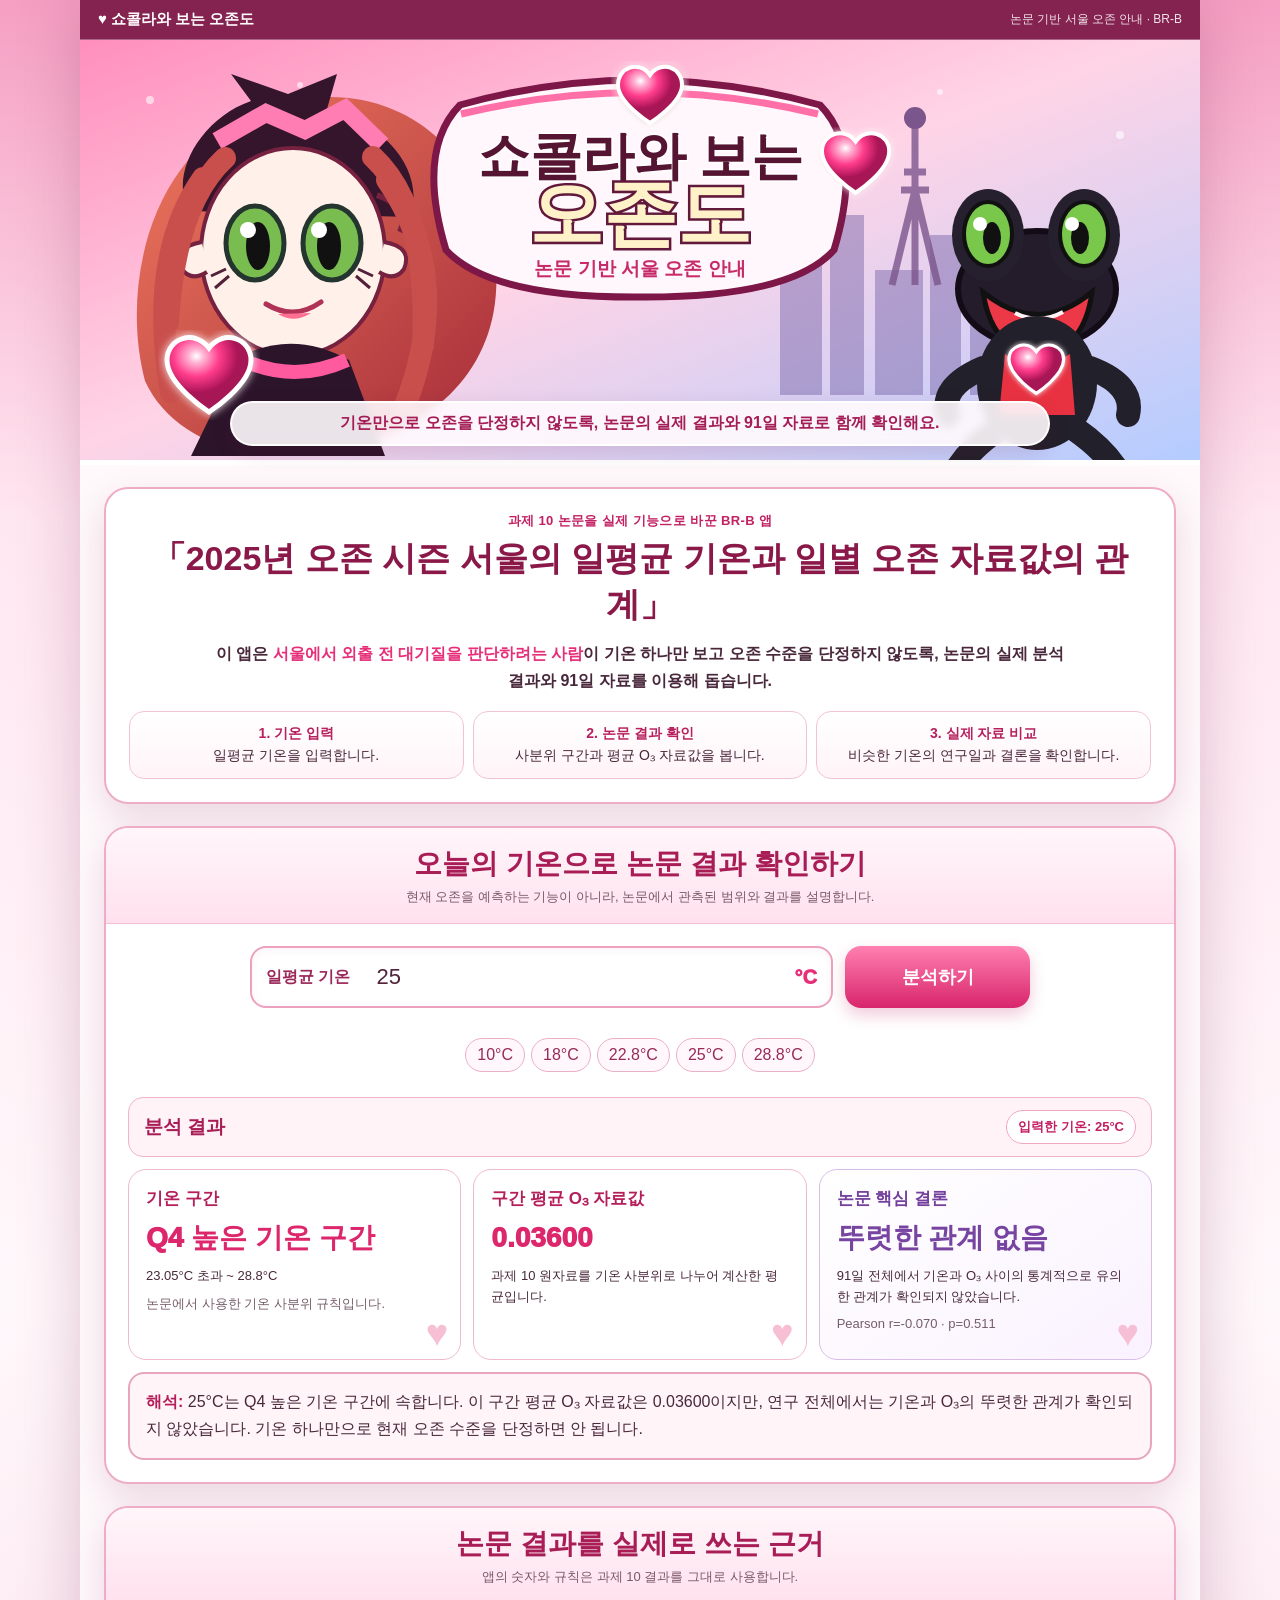
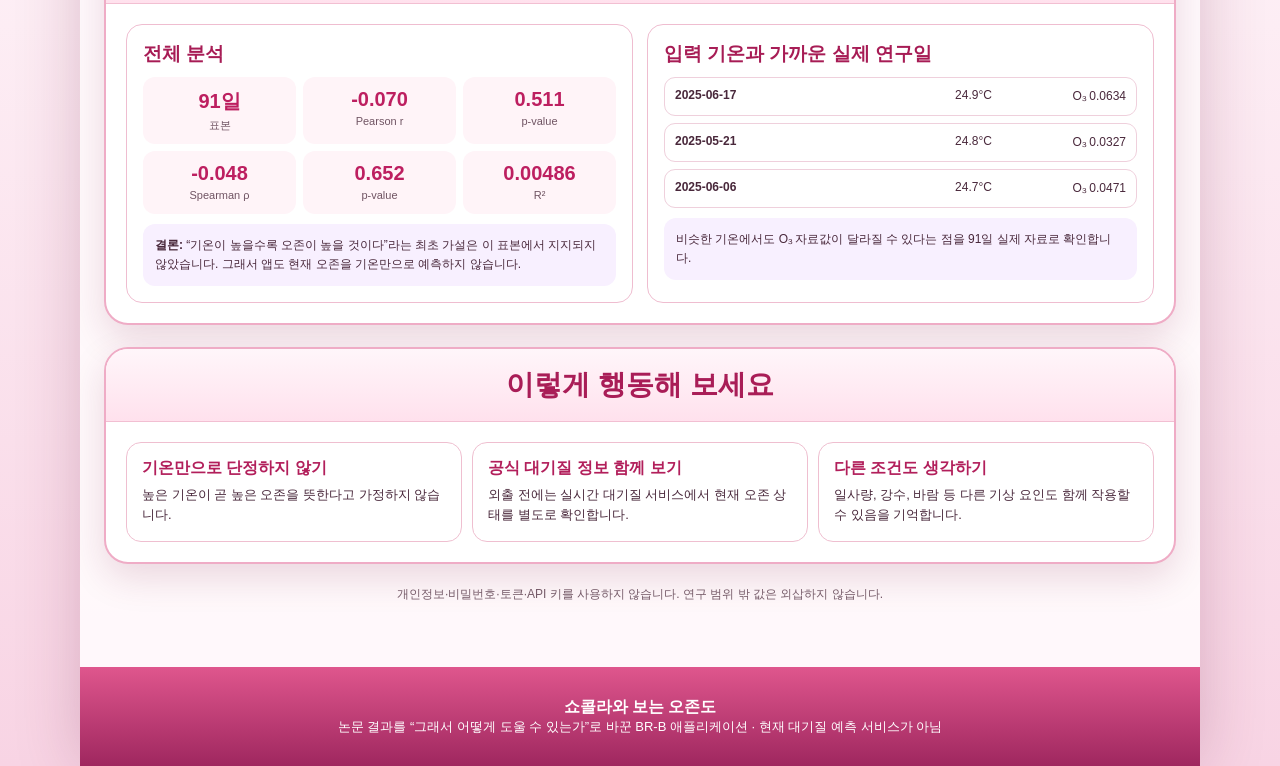
==== commit 6315e48a: "Rebuild app with self-contained vector UI" ====
--- a/index.html
+++ b/index.html
@@ -1,76 +1,55 @@
 <!doctype html>
 <html lang="ko">
 <head>
-<meta charset="utf-8"><meta name="viewport" content="width=device-width,initial-scale=1">
-<meta name="theme-color" content="#d93d82">
+<meta charset="utf-8">
+<meta name="viewport" content="width=device-width,initial-scale=1,viewport-fit=cover">
+<meta name="theme-color" content="#d92f78">
 <title>쇼콜라와 보는 오존도</title>
-<meta name="description" content="2025년 서울 91일 기온·오존 연구 결과를 실제로 사용하는 BR-B 논문 기반 앱">
+<meta name="description" content="2025년 서울 91일 기온·오존 연구 결과를 실제로 사용하는 BR-B 논문 기반 웹앱">
 <style>
-:root{--p:#e33f83;--d:#8d1c50;--l:#f3b0ca;--i:#4c2840;--bg:#fff8fb;--s:0 14px 36px #8f245522}
-*{box-sizing:border-box}html{scroll-behavior:smooth}body{margin:0;background:linear-gradient(#f7a7c8,#ffe8f1 22%,#fff8fb);font-family:Pretendard,"Noto Sans KR",Arial,sans-serif;color:var(--i)}
-.wrap{max-width:1122px;margin:auto;background:#fffafc;min-height:100vh;box-shadow:0 0 60px #7a204033}.nav{position:sticky;top:0;z-index:5;padding:10px 20px;background:#8b1f51ee;color:#fff;font-weight:800}.hero img{display:block;width:100%}
-main{padding:0 24px 50px}.box{margin:22px 0;border:2px solid var(--l);border-radius:24px;background:#fff;box-shadow:var(--s);overflow:hidden}.intro{margin-top:18px;padding:22px;text-align:center}.intro h1{margin:0;color:var(--d);font-size:clamp(22px,3vw,34px)}.intro p{max-width:850px;margin:12px auto 0;line-height:1.65;font-weight:700}.intro strong{color:var(--p)}
-.steps{display:grid;grid-template-columns:repeat(3,1fr);gap:9px;margin-top:16px}.step{padding:12px;border:1px solid #f1c4d5;border-radius:14px;background:#fff6fa;font-size:14px}.step b{display:block;color:#b52260;margin-bottom:4px}
-.head{padding:17px 20px;text-align:center;background:linear-gradient(#fff5f9,#ffe0ec);border-bottom:1px solid #f2bfd2}.head h2{margin:0;color:#ad1f5a}.head p{margin:5px 0 0;font-size:13px;color:#79586a}
-.an{padding:22px}.row{display:grid;grid-template-columns:1fr 180px;gap:12px;max-width:760px;margin:auto}.in{display:flex;align-items:center;border:2px solid #eca2be;border-radius:16px;background:#fff;overflow:hidden;min-height:60px}.in b{padding:0 14px;color:#9b2a5b;white-space:nowrap}.in input{flex:1;min-width:0;border:0;outline:0;font-size:22px;padding:0 12px}.unit{padding-right:14px;color:var(--p);font-weight:900}.go{border:0;border-radius:16px;background:linear-gradient(#ff83b4,#d7266d);color:#fff;font-size:18px;font-weight:900;cursor:pointer}.go:focus-visible{outline:3px solid #5c1638;outline-offset:2px}
-.err{text-align:center;color:#af1d58;font-weight:800;min-height:25px;padding-top:8px}.quick{text-align:center}.quick button{margin:3px;border:1px solid #ebb0c6;border-radius:999px;background:#fff7fb;color:#962b58;padding:6px 10px;cursor:pointer}
-.res{padding:0 22px 22px}.bar{display:flex;justify-content:space-between;gap:10px;align-items:center;padding:12px 15px;border:1px solid #efb4ca;border-radius:15px;background:#fff3f8}.bar b{color:#a91d56;font-size:19px}.pill{padding:7px 10px;border-radius:999px;background:#fff;border:1px solid #efa8c4;color:#c31f62;font-weight:900;font-size:13px}
-.grid{display:grid;grid-template-columns:repeat(3,1fr);gap:12px;margin-top:12px}.card{border:1px solid #efbacd;border-radius:18px;padding:16px;background:#fff;min-height:175px}.card.pu{background:#faf4ff;border-color:#d8bde7}.card h3{margin:0;color:#b5205c;font-size:17px}.card.pu h3{color:#74409d}.big{font-size:29px;font-weight:950;color:#dd276d;margin:12px 0}.card p{font-size:13px;line-height:1.55;margin:7px 0}.note{font-size:12px;color:#765d6a}
-.verdict{margin-top:12px;padding:14px 16px;border:2px solid #e8a5c0;border-radius:16px;background:#fff4f8;line-height:1.65}.verdict strong{color:#b41d59}
-.paper{display:grid;grid-template-columns:1fr 1fr;gap:14px;padding:20px}.sub{border:1px solid #efbdd0;border-radius:16px;padding:16px}.sub h3{margin:0 0 10px;color:#a71c55}.metrics{display:grid;grid-template-columns:repeat(3,1fr);gap:7px}.m{padding:10px;background:#fff4f8;border-radius:12px;text-align:center}.m b{display:block;color:#bd1f60;font-size:20px}.m span{font-size:11px;color:#705463}
-.day{display:grid;grid-template-columns:1.2fr .7fr .7fr;gap:7px;padding:9px;border:1px solid #efd0dc;border-radius:11px;margin:7px 0;font-size:12px}.day span{text-align:right}.warn{margin-top:10px;padding:11px;border-radius:12px;background:#f8f0ff;font-size:12px;line-height:1.55}
-.guide{display:grid;grid-template-columns:repeat(3,1fr);gap:10px;padding:20px}.guide div{padding:15px;border:1px solid #efbfd0;border-radius:15px}.guide b{color:#b21f5b}.guide p{font-size:13px;line-height:1.55;margin:6px 0 0}
-footer{text-align:center;padding:28px;background:linear-gradient(#df568d,#aa2d65);color:#fff;font-size:13px}
-@media(max-width:760px){main{padding:0 14px 40px}.steps,.grid,.paper,.guide{grid-template-columns:1fr}.row{grid-template-columns:1fr}.go{min-height:54px}.metrics{grid-template-columns:repeat(3,1fr)}}
-@media(max-width:480px){.intro{padding:18px 13px}.steps,.metrics{grid-template-columns:1fr}.an,.res,.paper,.guide{padding-left:13px;padding-right:13px}.bar{align-items:flex-start;flex-direction:column}.day{grid-template-columns:1fr 1fr}.day span:last-child{grid-column:1/-1;text-align:left}}
+:root{--pink:#e62e79;--pink2:#ff78aa;--wine:#8a1949;--ink:#49283b;--line:#efacc6;--cream:#fff9fc;--lav:#7b48a4;--shadow:0 14px 36px rgba(118,24,64,.15)}
+*{box-sizing:border-box}html{scroll-behavior:smooth}body{margin:0;background:linear-gradient(180deg,#f59fc3 0,#ffe7f1 22%,#fff8fb 55%,#f8d4e4 100%);font-family:Pretendard,"Noto Sans KR","Apple SD Gothic Neo",Arial,sans-serif;color:var(--ink)}button,input{font:inherit}.wrap{max-width:1120px;margin:auto;min-height:100vh;background:rgba(255,250,252,.96);box-shadow:0 0 60px rgba(104,20,58,.22);overflow:hidden}.nav{position:sticky;top:0;z-index:20;display:flex;align-items:center;justify-content:space-between;gap:12px;padding:10px 18px;background:rgba(126,23,70,.94);color:#fff;border-bottom:1px solid rgba(255,255,255,.3)}.nav b{font-size:15px}.nav span{font-size:12px;opacity:.88}
+.hero{position:relative;background:#f7a4c5;border-bottom:5px solid #fff}.hero svg{display:block;width:100%;height:auto}.hero-note{position:absolute;left:50%;bottom:14px;transform:translateX(-50%);width:min(86%,820px);padding:10px 18px;border:2px solid rgba(255,255,255,.94);border-radius:999px;background:rgba(255,250,253,.9);color:#a41d56;text-align:center;font-weight:900;box-shadow:0 7px 20px rgba(112,27,61,.14);backdrop-filter:blur(4px)}
+main{padding:0 24px 52px}.box{margin:22px 0;border:2px solid var(--line);border-radius:24px;background:#fff;box-shadow:var(--shadow);overflow:hidden}.intro{padding:23px;text-align:center}.kicker{color:#c22163;font-weight:900;font-size:13px;letter-spacing:.03em}.intro h1{margin:6px 0 0;color:var(--wine);font-size:clamp(22px,3vw,34px);line-height:1.35}.intro>p{max-width:850px;margin:12px auto 0;line-height:1.7;font-weight:700}.intro strong{color:var(--pink)}.steps{display:grid;grid-template-columns:repeat(3,1fr);gap:9px;margin-top:17px}.step{padding:13px;border:1px solid #f1c3d5;border-radius:15px;background:linear-gradient(180deg,#fff,#fff4f8);font-size:14px}.step b{display:block;color:#b7205d;margin-bottom:4px}
+.head{padding:17px 20px;text-align:center;background:linear-gradient(#fff6fa,#ffe1ed);border-bottom:1px solid #f2bfd2}.head h2{margin:0;color:#a91d57;font-size:clamp(21px,2.7vw,28px)}.head p{margin:5px 0 0;font-size:13px;color:#79586a}.an{padding:22px}.row{display:grid;grid-template-columns:1fr 185px;gap:12px;max-width:780px;margin:auto}.in{display:flex;align-items:center;border:2px solid #eda1be;border-radius:16px;background:#fff;overflow:hidden;min-height:62px;box-shadow:inset 0 2px 8px rgba(183,44,100,.06)}.in b{padding:0 14px;color:#9b2a5b;white-space:nowrap}.in input{flex:1;min-width:0;border:0;outline:0;font-size:22px;padding:0 12px;color:#51243a;background:transparent}.unit{padding-right:14px;color:var(--pink);font-weight:950;font-size:20px}.go{border:0;border-radius:16px;background:linear-gradient(#ff80b1,#d8256b);color:#fff;font-size:18px;font-weight:950;cursor:pointer;box-shadow:0 7px 16px rgba(194,33,95,.24);transition:.15s transform,.15s filter}.go:hover{filter:brightness(1.04);transform:translateY(-1px)}.go:active{transform:translateY(1px)}.go:focus-visible{outline:3px solid #56112f;outline-offset:2px}.err{text-align:center;color:#af1d58;font-weight:800;min-height:27px;padding-top:8px}.quick{text-align:center}.quick button{margin:3px;border:1px solid #ebb0c6;border-radius:999px;background:#fff7fb;color:#962b58;padding:7px 11px;cursor:pointer}.quick button:hover{background:#ffe8f1}
+.res{padding:0 22px 22px}.bar{display:flex;justify-content:space-between;gap:10px;align-items:center;padding:12px 15px;border:1px solid #efb4ca;border-radius:15px;background:#fff3f8}.bar b{color:#a91d56;font-size:19px}.pill{padding:7px 11px;border-radius:999px;background:#fff;border:1px solid #efa8c4;color:#c31f62;font-weight:900;font-size:13px}.grid{display:grid;grid-template-columns:repeat(3,1fr);gap:12px;margin-top:12px}.card{position:relative;border:1px solid #efbacd;border-radius:18px;padding:17px;background:#fff;min-height:184px;overflow:hidden}.card:after{content:"♥";position:absolute;right:12px;bottom:4px;color:#f6bfd4;font-size:38px}.card.pu{background:linear-gradient(145deg,#fff,#faf2ff);border-color:#d8bde7}.card h3{margin:0;color:#b5205c;font-size:17px}.card.pu h3{color:#74409d}.big{font-size:28px;font-weight:950;color:#dd276d;margin:12px 0;line-height:1.15}.card p{font-size:13px;line-height:1.58;margin:7px 0}.note{font-size:12px;color:#765d6a}.verdict{margin-top:12px;padding:15px 16px;border:2px solid #e8a5c0;border-radius:16px;background:#fff4f8;line-height:1.68}.verdict strong{color:#b41d59}
+.paper{display:grid;grid-template-columns:1fr 1fr;gap:14px;padding:20px}.sub{border:1px solid #efbdd0;border-radius:16px;padding:16px;background:#fff}.sub h3{margin:0 0 10px;color:#a71c55}.metrics{display:grid;grid-template-columns:repeat(3,1fr);gap:7px}.m{padding:11px 7px;background:#fff4f8;border-radius:12px;text-align:center}.m b{display:block;color:#bd1f60;font-size:20px}.m span{font-size:11px;color:#705463}.day{display:grid;grid-template-columns:1.25fr .7fr .8fr;gap:7px;padding:10px;border:1px solid #efd0dc;border-radius:11px;margin:7px 0;font-size:12px;background:#fff}.day span{text-align:right}.warn{margin-top:10px;padding:12px;border-radius:12px;background:#f8f0ff;font-size:12px;line-height:1.6}.guide{display:grid;grid-template-columns:repeat(3,1fr);gap:10px;padding:20px}.guide div{padding:15px;border:1px solid #efbfd0;border-radius:15px;background:#fff}.guide b{color:#b21f5b}.guide p{font-size:13px;line-height:1.57;margin:6px 0 0}.safe-note{text-align:center;font-size:12px;color:#755a68}.footer{text-align:center;padding:30px 20px;background:linear-gradient(#df568d,#9f275f);color:#fff;font-size:13px}.footer b{font-size:16px}
+@media(max-width:760px){main{padding:0 14px 40px}.steps,.grid,.paper,.guide{grid-template-columns:1fr}.row{grid-template-columns:1fr}.go{min-height:54px}.metrics{grid-template-columns:repeat(3,1fr)}.hero-note{position:static;transform:none;width:auto;margin:0;border-radius:0;border-left:0;border-right:0}.nav span{display:none}}
+@media(max-width:480px){.nav{padding:9px 12px}.intro{padding:18px 13px}.steps,.metrics{grid-template-columns:1fr}.an,.res,.paper,.guide{padding-left:13px;padding-right:13px}.bar{align-items:flex-start;flex-direction:column}.day{grid-template-columns:1fr 1fr}.day span:last-child{grid-column:1/-1;text-align:left}.hero svg{min-height:260px}}
 </style>
 </head>
 <body>
 <div class="wrap">
-<div class="nav">쇼콜라와 보는 오존도 · 논문 기반 서울 오존 안내</div>
-<header class="hero"><img src="assets/hero.webp" alt="쇼콜라와 듀크, 서울 풍경과 하트 보석으로 꾸민 오존도 앱 배너"></header>
+<nav class="nav"><b>♥ 쇼콜라와 보는 오존도</b><span>논문 기반 서울 오존 안내 · BR-B</span></nav>
+<header class="hero" aria-label="쇼콜라와 듀크가 함께 있는 하트 보석 스타일 헤더">
+<svg viewBox="0 0 1120 420" role="img" aria-label="붉은 머리의 쇼콜라와 검정·빨강 개구리 듀크, 서울 풍경과 하트 보석 장식">
+<defs><linearGradient id="sky" x1="0" y1="0" x2="1" y2="1"><stop stop-color="#ff8fbd"/><stop offset=".48" stop-color="#ffd4e6"/><stop offset="1" stop-color="#b4ccff"/></linearGradient><radialGradient id="gem" cx="35%" cy="25%"><stop stop-color="#fff"/><stop offset=".18" stop-color="#ffb5d5"/><stop offset=".55" stop-color="#ff3c8b"/><stop offset="1" stop-color="#a71354"/></radialGradient><linearGradient id="hair" x1="0" y1="0" x2="1" y2="1"><stop stop-color="#ef795e"/><stop offset="1" stop-color="#a52c39"/></linearGradient><filter id="glow"><feGaussianBlur stdDeviation="4" result="b"/><feMerge><feMergeNode in="b"/><feMergeNode in="SourceGraphic"/></feMerge></filter></defs>
+<rect width="1120" height="420" fill="url(#sky)"/><g opacity=".6" fill="#fff"><circle cx="70" cy="60" r="4"/><circle cx="220" cy="45" r="3"/><circle cx="510" cy="70" r="4"/><circle cx="860" cy="52" r="3"/><circle cx="1040" cy="95" r="4"/><circle cx="745" cy="120" r="3"/></g>
+<g opacity=".48" fill="#7a66a9"><rect x="700" y="205" width="42" height="150"/><rect x="750" y="175" width="34" height="180"/><rect x="795" y="230" width="48" height="125"/><rect x="850" y="195" width="31" height="160"/><rect x="890" y="245" width="52" height="110"/><rect x="950" y="215" width="45" height="140"/></g><g stroke="#7b568d" stroke-width="7" fill="none" opacity=".8"><path d="M835 245 L835 88 M812 245 L835 150 L858 245"/><path d="M821 150h28M824 132h22"/></g><circle cx="835" cy="78" r="11" fill="#7b568d"/>
+<g transform="translate(20,26)"><path d="M45 315C20 220 50 80 165 42C287 2 382 77 395 190C407 294 341 358 252 381C151 406 72 374 45 315Z" fill="url(#hair)"/><path d="M90 145C68 112 99 53 151 35L131 8L188 28L237 8L227 43C287 57 326 107 310 151Z" fill="#35152c"/><path d="M117 75L166 47L205 64L245 43L282 79" fill="none" stroke="#ff7db3" stroke-width="18"/><ellipse cx="193" cy="186" rx="92" ry="104" fill="#fff1ea" stroke="#76213f" stroke-width="4"/><path d="M102 176Q73 181 82 203Q91 216 107 206" fill="#fff1ea" stroke="#76213f" stroke-width="4"/><path d="M284 176Q313 181 304 203Q295 216 279 206" fill="#fff1ea" stroke="#76213f" stroke-width="4"/><path d="M85 166Q73 142 108 129M300 166Q312 142 277 129" stroke="#76213f" stroke-width="6" fill="none"/><g fill="#79bd51" stroke="#24342e" stroke-width="5"><ellipse cx="155" cy="177" rx="29" ry="37"/><ellipse cx="232" cy="177" rx="29" ry="37"/></g><g fill="#111"><ellipse cx="158" cy="180" rx="12" ry="24"/><ellipse cx="229" cy="180" rx="12" ry="24"/></g><g fill="#fff"><circle cx="148" cy="164" r="8"/><circle cx="219" cy="164" r="8"/></g><g stroke="#51213a" stroke-width="3"><path d="M126 203l-15 7M129 210l-14 12M258 203l15 7M256 210l14 12"/></g><path d="M166 238Q194 255 221 236" stroke="#b13257" stroke-width="5" fill="none" stroke-linecap="round"/><path d="M178 248Q194 258 211 247" fill="#ff6f92"/><path d="M125 92Q75 138 68 256M273 91Q329 143 323 279M103 112Q48 190 71 326M287 114Q355 211 305 340" stroke="#c94f4c" stroke-width="22" fill="none" stroke-linecap="round"/><path d="M139 291Q193 263 249 294L285 390H91Z" fill="#2c142a"/><path d="M143 294Q194 318 247 294" stroke="#ff5a9e" stroke-width="14" fill="none"/><g transform="translate(67,270)" filter="url(#glow)"><path d="M0 24C0 2 28-7 42 12C56-7 84 2 84 24C84 49 42 76 42 76S0 49 0 24Z" fill="url(#gem)" stroke="#fff" stroke-width="5"/></g></g>
+<g transform="translate(865,160)"><ellipse cx="92" cy="89" rx="79" ry="58" fill="#241b2b" stroke="#130c17" stroke-width="6"/><ellipse cx="43" cy="35" rx="36" ry="46" fill="#26202e"/><ellipse cx="139" cy="35" rx="36" ry="46" fill="#26202e"/><ellipse cx="43" cy="34" rx="24" ry="32" fill="#79c84b" stroke="#111" stroke-width="4"/><ellipse cx="139" cy="34" rx="24" ry="32" fill="#79c84b" stroke="#111" stroke-width="4"/><ellipse cx="47" cy="38" rx="9" ry="16" fill="#111"/><ellipse cx="135" cy="38" rx="9" ry="16" fill="#111"/><circle cx="35" cy="24" r="7" fill="#fff"/><circle cx="127" cy="24" r="7" fill="#fff"/><path d="M38 92Q93 137 147 92Q139 151 93 154Q47 151 38 92Z" fill="#ed3947" stroke="#111" stroke-width="5"/><path d="M70 113Q94 125 118 112" stroke="#fff3f5" stroke-width="4" fill="none"/><ellipse cx="92" cy="183" rx="60" ry="67" fill="#22202a"/><path d="M60 154Q93 175 125 154L130 215H54Z" fill="#e83242"/><path d="M38 168Q-6 187 3 215M145 168Q190 185 183 215" stroke="#22202a" stroke-width="24" fill="none" stroke-linecap="round"/><path d="M53 229Q13 257 5 286M130 229Q170 257 179 286" stroke="#22202a" stroke-width="25" fill="none" stroke-linecap="round"/><g transform="translate(64,144) scale(.65)" filter="url(#glow)"><path d="M0 24C0 2 28-7 42 12C56-7 84 2 84 24C84 49 42 76 42 76S0 49 0 24Z" fill="url(#gem)" stroke="#fff" stroke-width="5"/></g></g>
+<g transform="translate(346,45)"><path d="M34 20Q214-30 394 20Q438 65 408 165Q365 213 214 212Q64 213 20 165Q-10 65 34 20Z" fill="#fff7fb" stroke="#7c1747" stroke-width="7"/><path d="M35 29Q214-14 392 29" fill="none" stroke="#ff70a9" stroke-width="7"/><path d="M192 0C192-18 213-25 224-10C235-25 256-18 256 0C256 18 224 38 224 38S192 18 192 0Z" fill="url(#gem)" stroke="#fff" stroke-width="4" filter="url(#glow)"/><text x="214" y="89" text-anchor="middle" font-size="52" font-weight="900" fill="#551431" stroke="#fff" stroke-width="3" paint-order="stroke" font-family="serif">쇼콜라와 보는</text><text x="214" y="154" text-anchor="middle" font-size="74" font-weight="950" fill="#fff1c8" stroke="#62183a" stroke-width="5" paint-order="stroke" font-family="serif">오존도</text><text x="214" y="190" text-anchor="middle" font-size="19" font-weight="900" fill="#c72a69">논문 기반 서울 오존 안내</text></g><g transform="translate(742,92) scale(.8)" filter="url(#glow)"><path d="M0 24C0 2 28-7 42 12C56-7 84 2 84 24C84 49 42 76 42 76S0 49 0 24Z" fill="url(#gem)" stroke="#fff" stroke-width="5"/></g>
+</svg>
+<div class="hero-note">기온만으로 오존을 단정하지 않도록, 논문의 실제 결과와 91일 자료로 함께 확인해요.</div>
+</header>
 <main>
-<section class="box intro">
-<div style="color:#c12364;font-weight:900;font-size:13px">과제 10 논문을 실제 기능으로 바꾼 BR-B 앱</div>
-<h1>「2025년 오존 시즌 서울의 일평균 기온과 일별 오존 자료값의 관계」</h1>
-<p>이 앱은 <strong>서울에서 외출 전 대기질을 판단하려는 사람</strong>이 기온 하나만 보고 오존 수준을 단정하지 않도록, 논문의 실제 분석 결과와 91일 자료를 이용해 돕습니다.</p>
-<div class="steps"><div class="step"><b>1. 기온 입력</b>일평균 기온을 입력합니다.</div><div class="step"><b>2. 논문 결과 확인</b>사분위 구간과 평균 O₃ 자료값을 봅니다.</div><div class="step"><b>3. 실제 자료 비교</b>비슷한 기온의 연구일과 결론을 확인합니다.</div></div>
-</section>
-
-<section class="box">
-<div class="head"><h2>기온으로 논문 결과 확인하기</h2><p>현재 오존을 예측하는 기능이 아니라, 논문에서 관측된 범위와 결과를 설명합니다.</p></div>
-<div class="an"><div class="row"><label class="in"><b>일평균 기온</b><input id="t" type="number" step="0.1" value="25" aria-label="일평균 기온"><span class="unit">°C</span></label><button id="go" class="go">분석하기</button></div><div id="err" class="err" role="status"></div><div class="quick"><button data-t="10">10°C</button><button data-t="18">18°C</button><button data-t="22.8">22.8°C</button><button data-t="25">25°C</button><button data-t="28.8">28.8°C</button></div></div>
-<div class="res"><div class="bar"><b>분석 결과</b><span id="pill" class="pill">입력한 기온: 25°C</span></div><div class="grid">
-<article class="card"><h3>기온 구간</h3><div id="qn" class="big">Q4 높은 기온 구간</div><p id="qr">23.05°C 초과 ~ 28.8°C</p><p class="note">논문에서 사용한 기온 사분위 규칙입니다.</p></article>
-<article class="card"><h3>구간 평균 O₃ 자료값</h3><div id="om" class="big">0.03600</div><p>과제 10 원자료를 기온 사분위로 나누어 계산한 평균입니다.</p></article>
-<article class="card pu"><h3>논문 핵심 결론</h3><div class="big" style="color:#7844a2">뚜렷한 관계 없음</div><p>91일 전체에서 기온과 O₃ 사이의 통계적으로 유의한 관계가 확인되지 않았습니다.</p><p class="note">Pearson r=-0.070, p=0.511</p></article>
-</div><div id="verdict" class="verdict"><strong>해석:</strong> 25°C는 높은 기온 구간에 속하지만, 기온 하나만으로 일별 오존 수준을 설명하기 어렵습니다. 현재 오존은 공식 대기질 정보를 함께 확인해야 합니다.</div></div>
-</section>
-
-<section class="box">
-<div class="head"><h2>논문 결과를 실제로 쓰는 근거</h2><p>앱의 숫자와 규칙은 과제 10 결과를 그대로 사용합니다.</p></div>
-<div class="paper"><div class="sub"><h3>전체 분석</h3><div class="metrics"><div class="m"><b>91일</b><span>표본</span></div><div class="m"><b>-0.070</b><span>Pearson r</span></div><div class="m"><b>0.511</b><span>p-value</span></div><div class="m"><b>-0.048</b><span>Spearman ρ</span></div><div class="m"><b>0.652</b><span>p-value</span></div><div class="m"><b>0.00486</b><span>R²</span></div></div><div class="warn"><b>결론:</b> “기온이 높을수록 오존이 높을 것이다”라는 최초 가설은 이 표본에서 지지되지 않았습니다. 그래서 앱도 현재 오존을 기온만으로 예측하지 않습니다.</div></div>
-<div class="sub"><h3>입력 기온과 가까운 실제 연구일</h3><div id="days"><div class="day"><b>자료 불러오는 중</b><span>-</span><span>-</span></div></div><div class="warn">비슷한 기온에서도 O₃ 자료값이 달라질 수 있다는 점을 91일 실제 자료로 확인합니다.</div></div></div>
-</section>
-
-<section class="box"><div class="head"><h2>이 앱을 보고 나서 할 일</h2></div><div class="guide"><div><b>기온만으로 단정하지 않기</b><p>높은 기온이 곧 높은 오존을 뜻한다고 가정하지 않습니다.</p></div><div><b>공식 대기질 정보 함께 보기</b><p>외출 전에는 실시간 대기질 서비스에서 현재 오존 상태를 별도로 확인합니다.</p></div><div><b>다른 조건도 생각하기</b><p>일사량, 강수, 바람 등 다른 기상 요인도 함께 작용할 수 있음을 기억합니다.</p></div></div></section>
-<p style="text-align:center;font-size:12px;color:#755a68">개인정보·비밀번호·토큰·API 키를 사용하지 않습니다. 연구 범위 밖 값은 외삽하지 않습니다.</p>
-</main>
-<footer><b>쇼콜라와 보는 오존도</b><br>논문 결과를 “그래서 어떻게 도울 수 있는가”로 바꾼 BR-B 애플리케이션 · 현재 대기질 예측 서비스가 아님</footer>
-</div>
-
+<section class="box intro"><div class="kicker">과제 10 논문을 실제 기능으로 바꾼 BR-B 앱</div><h1>「2025년 오존 시즌 서울의 일평균 기온과 일별 오존 자료값의 관계」</h1><p>이 앱은 <strong>서울에서 외출 전 대기질을 판단하려는 사람</strong>이 기온 하나만 보고 오존 수준을 단정하지 않도록, 논문의 실제 분석 결과와 91일 자료를 이용해 돕습니다.</p><div class="steps"><div class="step"><b>1. 기온 입력</b>일평균 기온을 입력합니다.</div><div class="step"><b>2. 논문 결과 확인</b>사분위 구간과 평균 O₃ 자료값을 봅니다.</div><div class="step"><b>3. 실제 자료 비교</b>비슷한 기온의 연구일과 결론을 확인합니다.</div></div></section>
+<section class="box"><div class="head"><h2>오늘의 기온으로 논문 결과 확인하기</h2><p>현재 오존을 예측하는 기능이 아니라, 논문에서 관측된 범위와 결과를 설명합니다.</p></div><div class="an"><div class="row"><label class="in"><b>일평균 기온</b><input id="t" type="number" step="0.1" inputmode="decimal" value="25" aria-label="일평균 기온"><span class="unit">°C</span></label><button id="go" class="go" type="button">분석하기</button></div><div id="err" class="err" role="status" aria-live="polite"></div><div class="quick"><button type="button" data-t="10">10°C</button><button type="button" data-t="18">18°C</button><button type="button" data-t="22.8">22.8°C</button><button type="button" data-t="25">25°C</button><button type="button" data-t="28.8">28.8°C</button></div></div><div class="res"><div class="bar"><b>분석 결과</b><span id="pill" class="pill">입력한 기온: 25°C</span></div><div class="grid"><article class="card"><h3>기온 구간</h3><div id="qn" class="big">Q4 높은 기온 구간</div><p id="qr">23.05°C 초과 ~ 28.8°C</p><p class="note">논문에서 사용한 기온 사분위 규칙입니다.</p></article><article class="card"><h3>구간 평균 O₃ 자료값</h3><div id="om" class="big">0.03600</div><p>과제 10 원자료를 기온 사분위로 나누어 계산한 평균입니다.</p></article><article class="card pu"><h3>논문 핵심 결론</h3><div class="big" style="color:#7844a2">뚜렷한 관계 없음</div><p>91일 전체에서 기온과 O₃ 사이의 통계적으로 유의한 관계가 확인되지 않았습니다.</p><p class="note">Pearson r=-0.070 · p=0.511</p></article></div><div id="verdict" class="verdict"><strong>해석:</strong> 25°C는 높은 기온 구간에 속하지만, 기온 하나만으로 일별 오존 수준을 설명하기 어렵습니다. 현재 오존은 공식 대기질 정보를 함께 확인해야 합니다.</div></div></section>
+<section class="box"><div class="head"><h2>논문 결과를 실제로 쓰는 근거</h2><p>앱의 숫자와 규칙은 과제 10 결과를 그대로 사용합니다.</p></div><div class="paper"><div class="sub"><h3>전체 분석</h3><div class="metrics"><div class="m"><b>91일</b><span>표본</span></div><div class="m"><b>-0.070</b><span>Pearson r</span></div><div class="m"><b>0.511</b><span>p-value</span></div><div class="m"><b>-0.048</b><span>Spearman ρ</span></div><div class="m"><b>0.652</b><span>p-value</span></div><div class="m"><b>0.00486</b><span>R²</span></div></div><div class="warn"><b>결론:</b> “기온이 높을수록 오존이 높을 것이다”라는 최초 가설은 이 표본에서 지지되지 않았습니다. 그래서 앱도 현재 오존을 기온만으로 예측하지 않습니다.</div></div><div class="sub"><h3>입력 기온과 가까운 실제 연구일</h3><div id="days"><div class="day"><b>자료 불러오는 중</b><span>-</span><span>-</span></div></div><div class="warn">비슷한 기온에서도 O₃ 자료값이 달라질 수 있다는 점을 91일 실제 자료로 확인합니다.</div></div></div></section>
+<section class="box"><div class="head"><h2>이렇게 행동해 보세요</h2></div><div class="guide"><div><b>기온만으로 단정하지 않기</b><p>높은 기온이 곧 높은 오존을 뜻한다고 가정하지 않습니다.</p></div><div><b>공식 대기질 정보 함께 보기</b><p>외출 전에는 실시간 대기질 서비스에서 현재 오존 상태를 별도로 확인합니다.</p></div><div><b>다른 조건도 생각하기</b><p>일사량, 강수, 바람 등 다른 기상 요인도 함께 작용할 수 있음을 기억합니다.</p></div></div></section><p class="safe-note">개인정보·비밀번호·토큰·API 키를 사용하지 않습니다. 연구 범위 밖 값은 외삽하지 않습니다.</p>
+</main><footer class="footer"><b>쇼콜라와 보는 오존도</b><br>논문 결과를 “그래서 어떻게 도울 수 있는가”로 바꾼 BR-B 애플리케이션 · 현재 대기질 예측 서비스가 아님</footer></div>
 <script>
 'use strict';
-const P={min:4.5,max:28.8,c:[14.35,19.2,23.05],m:[.0383652174,.0368666667,.0453619048,.036],n:['Q1 낮은 기온 구간','Q2 중간-낮은 기온 구간','Q3 중간-높은 기온 구간','Q4 높은 기온 구간']};
+const PAPER={min:4.5,max:28.8,cuts:[14.35,19.2,23.05],means:[0.0383652174,0.0368666667,0.0453619048,0.036],names:['Q1 낮은 기온 구간','Q2 중간-낮은 기온 구간','Q3 중간-높은 기온 구간','Q4 높은 기온 구간']};
 const fallback=[{date:'2025-06-19',t:28.8,o3:.0113},{date:'2025-06-30',t:28.4,o3:.0108},{date:'2025-06-16',t:22.8,o3:.0691},{date:'2025-06-17',t:24.9,o3:.0634},{date:'2025-05-21',t:24.8,o3:.0327},{date:'2025-06-06',t:24.7,o3:.0471}];
-let rows=fallback.slice();
-const $=id=>document.getElementById(id),inp=$('t'),err=$('err'),pill=$('pill'),qn=$('qn'),qr=$('qr'),om=$('om'),ver=$('verdict'),days=$('days');
-function ft(v){v=Number(v);return Number.isInteger(v)?String(v):v.toFixed(2).replace(/0+$/,'').replace(/\.$/,'')}
-function qi(t){return t<=P.c[0]?0:t<=P.c[1]?1:t<=P.c[2]?2:3}
-function rg(i){return i===0?`${P.min}°C ~ ${P.c[0]}°C 이하`:i===1?`${P.c[0]}°C 초과 ~ ${P.c[1]}°C 이하`:i===2?`${P.c[1]}°C 초과 ~ ${P.c[2]}°C 이하`:`${P.c[2]}°C 초과 ~ ${P.max}°C`}
-function near(t){const a=rows.map(x=>({...x,d:Math.abs(x.t-t)})).sort((a,b)=>a.d-b.d||a.date.localeCompare(b.date)).slice(0,3);days.innerHTML=a.map(x=>`<div class="day"><b>${x.date}</b><span>${ft(x.t)}°C</span><span>O₃ ${x.o3.toFixed(4)}</span></div>`).join('')}
-function run(){err.textContent='';const raw=inp.value.trim();if(!raw){err.textContent='기온을 숫자로 입력해 주세요.';return}const t=Number(raw);if(!Number.isFinite(t)){err.textContent='올바른 숫자를 입력해 주세요.';return}pill.textContent=`입력한 기온: ${ft(t)}°C`;if(t<P.min||t>P.max){qn.textContent='논문 관측 범위 밖';qr.textContent=`연구 범위: ${P.min}°C ~ ${P.max}°C`;om.textContent='계산하지 않음';ver.innerHTML=`<strong>해석:</strong> ${ft(t)}°C는 논문의 관측 범위 밖입니다. 연구하지 않은 범위를 임의로 예측하지 않습니다.`;near(Math.min(P.max,Math.max(P.min,t)));err.textContent='연구 범위 밖 값은 외삽하지 않습니다.';return}const i=qi(t);qn.textContent=P.n[i];qr.textContent=rg(i);om.textContent=P.m[i].toFixed(5);ver.innerHTML=`<strong>해석:</strong> ${ft(t)}°C는 ${P.n[i]}에 속합니다. 이 구간 평균 O₃ 자료값은 ${P.m[i].toFixed(5)}이지만, 연구 전체에서는 기온과 O₃의 뚜렷한 관계가 확인되지 않았습니다. 기온 하나만으로 현재 오존 수준을 단정하면 안 됩니다.`;near(t)}
-async function load(){try{const r=await fetch('data/raw_seoul_2025_ozone_temperature.csv',{cache:'no-store'});if(!r.ok)throw 0;const x=(await r.text()).trim().split(/\r?\n/),h=x[0].split(','),di=h.indexOf('date'),ti=h.indexOf('temperature_avg'),oi=h.indexOf('o3');const a=x.slice(1).map(s=>{const c=s.split(',');return{date:c[di],t:Number(c[ti]),o3:Number(c[oi])}}).filter(x=>x.date&&Number.isFinite(x.t)&&Number.isFinite(x.o3));if(a.length>=80)rows=a}catch(e){}run()}
-$('go').onclick=run;inp.addEventListener('keydown',e=>{if(e.key==='Enter'){e.preventDefault();run()}});document.querySelectorAll('[data-t]').forEach(b=>b.onclick=()=>{inp.value=b.dataset.t;run()});load();
+let rows=fallback.slice();const $=id=>document.getElementById(id),inp=$('t'),err=$('err'),pill=$('pill'),qn=$('qn'),qr=$('qr'),om=$('om'),ver=$('verdict'),days=$('days');
+function fmt(v){v=Number(v);return Number.isInteger(v)?String(v):v.toFixed(2).replace(/0+$/,'').replace(/\.$/,'')}
+function quartile(t){return t<=PAPER.cuts[0]?0:t<=PAPER.cuts[1]?1:t<=PAPER.cuts[2]?2:3}
+function range(i){const c=PAPER.cuts;if(i===0)return `${PAPER.min}°C ~ ${c[0]}°C 이하`;if(i===1)return `${c[0]}°C 초과 ~ ${c[1]}°C 이하`;if(i===2)return `${c[1]}°C 초과 ~ ${c[2]}°C 이하`;return `${c[2]}°C 초과 ~ ${PAPER.max}°C`}
+function nearest(t){const a=rows.map(x=>({...x,d:Math.abs(x.t-t)})).sort((a,b)=>a.d-b.d||a.date.localeCompare(b.date)).slice(0,3);days.innerHTML=a.map(x=>`<div class="day"><b>${x.date}</b><span>${fmt(x.t)}°C</span><span>O₃ ${x.o3.toFixed(4)}</span></div>`).join('')}
+function analyze(){err.textContent='';const raw=inp.value.trim();if(raw===''){err.textContent='기온을 숫자로 입력해 주세요.';inp.focus();return}const t=Number(raw);if(!Number.isFinite(t)){err.textContent='올바른 숫자를 입력해 주세요.';inp.focus();return}pill.textContent=`입력한 기온: ${fmt(t)}°C`;if(t<PAPER.min||t>PAPER.max){qn.textContent='논문 관측 범위 밖';qr.textContent=`연구 범위: ${PAPER.min}°C ~ ${PAPER.max}°C`;om.textContent='계산하지 않음';ver.innerHTML=`<strong>해석:</strong> ${fmt(t)}°C는 논문의 관측 범위 밖입니다. 연구하지 않은 범위를 임의로 예측하지 않습니다.`;nearest(Math.min(PAPER.max,Math.max(PAPER.min,t)));err.textContent='연구 범위 밖 값은 외삽하지 않습니다.';return}const i=quartile(t);qn.textContent=PAPER.names[i];qr.textContent=range(i);om.textContent=PAPER.means[i].toFixed(5);ver.innerHTML=`<strong>해석:</strong> ${fmt(t)}°C는 ${PAPER.names[i]}에 속합니다. 이 구간 평균 O₃ 자료값은 ${PAPER.means[i].toFixed(5)}이지만, 연구 전체에서는 기온과 O₃의 뚜렷한 관계가 확인되지 않았습니다. 기온 하나만으로 현재 오존 수준을 단정하면 안 됩니다.`;nearest(t)}
+async function loadData(){try{const r=await fetch('data/raw_seoul_2025_ozone_temperature.csv',{cache:'no-store'});if(!r.ok)throw new Error('data');const lines=(await r.text()).trim().split(/\r?\n/),head=lines[0].split(','),di=head.indexOf('date'),ti=head.indexOf('temperature_avg'),oi=head.indexOf('o3');const parsed=lines.slice(1).map(s=>{const c=s.split(',');return{date:c[di],t:Number(c[ti]),o3:Number(c[oi])}}).filter(x=>x.date&&Number.isFinite(x.t)&&Number.isFinite(x.o3));if(parsed.length>=80)rows=parsed}catch(e){}analyze()}
+$('go').addEventListener('click',analyze);inp.addEventListener('keydown',e=>{if(e.key==='Enter'){e.preventDefault();analyze()}});document.querySelectorAll('[data-t]').forEach(b=>b.addEventListener('click',()=>{inp.value=b.dataset.t;analyze()}));loadData();
 </script>
-</body></html>+</body>
+</html>
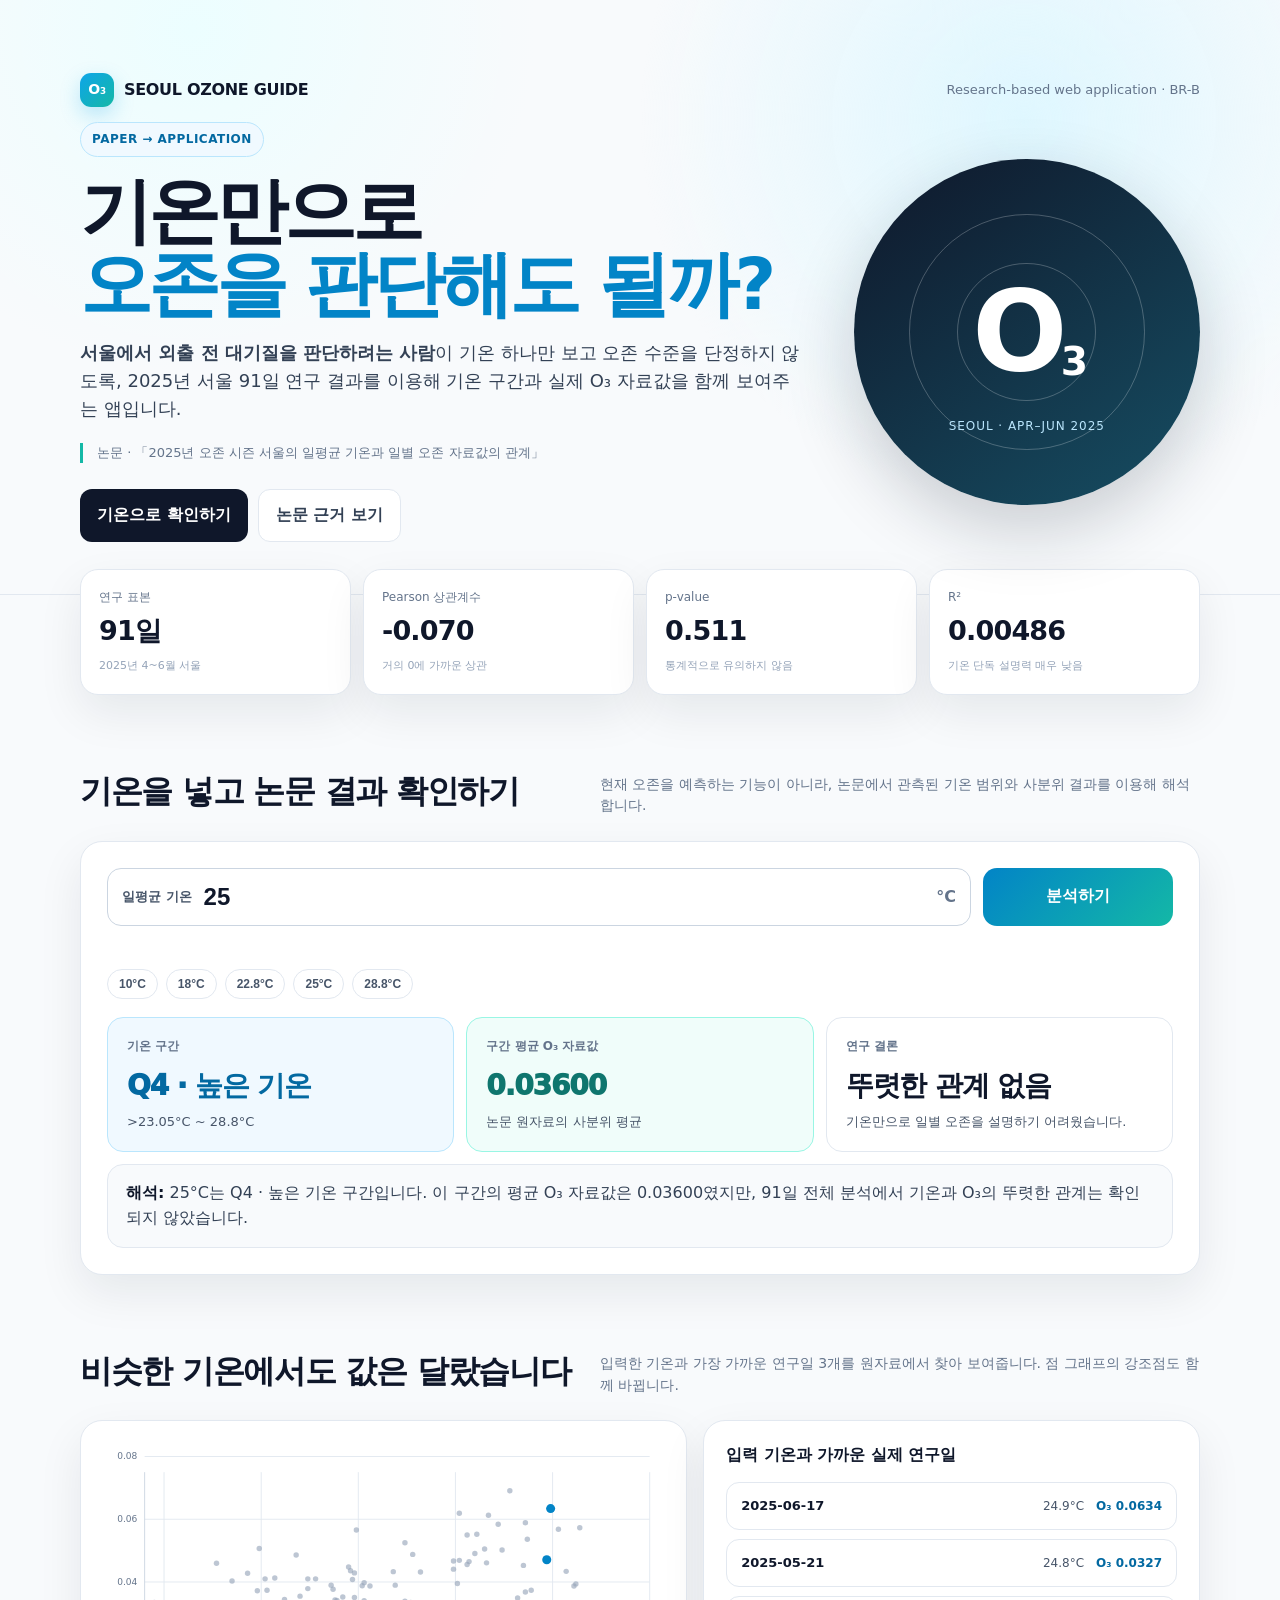
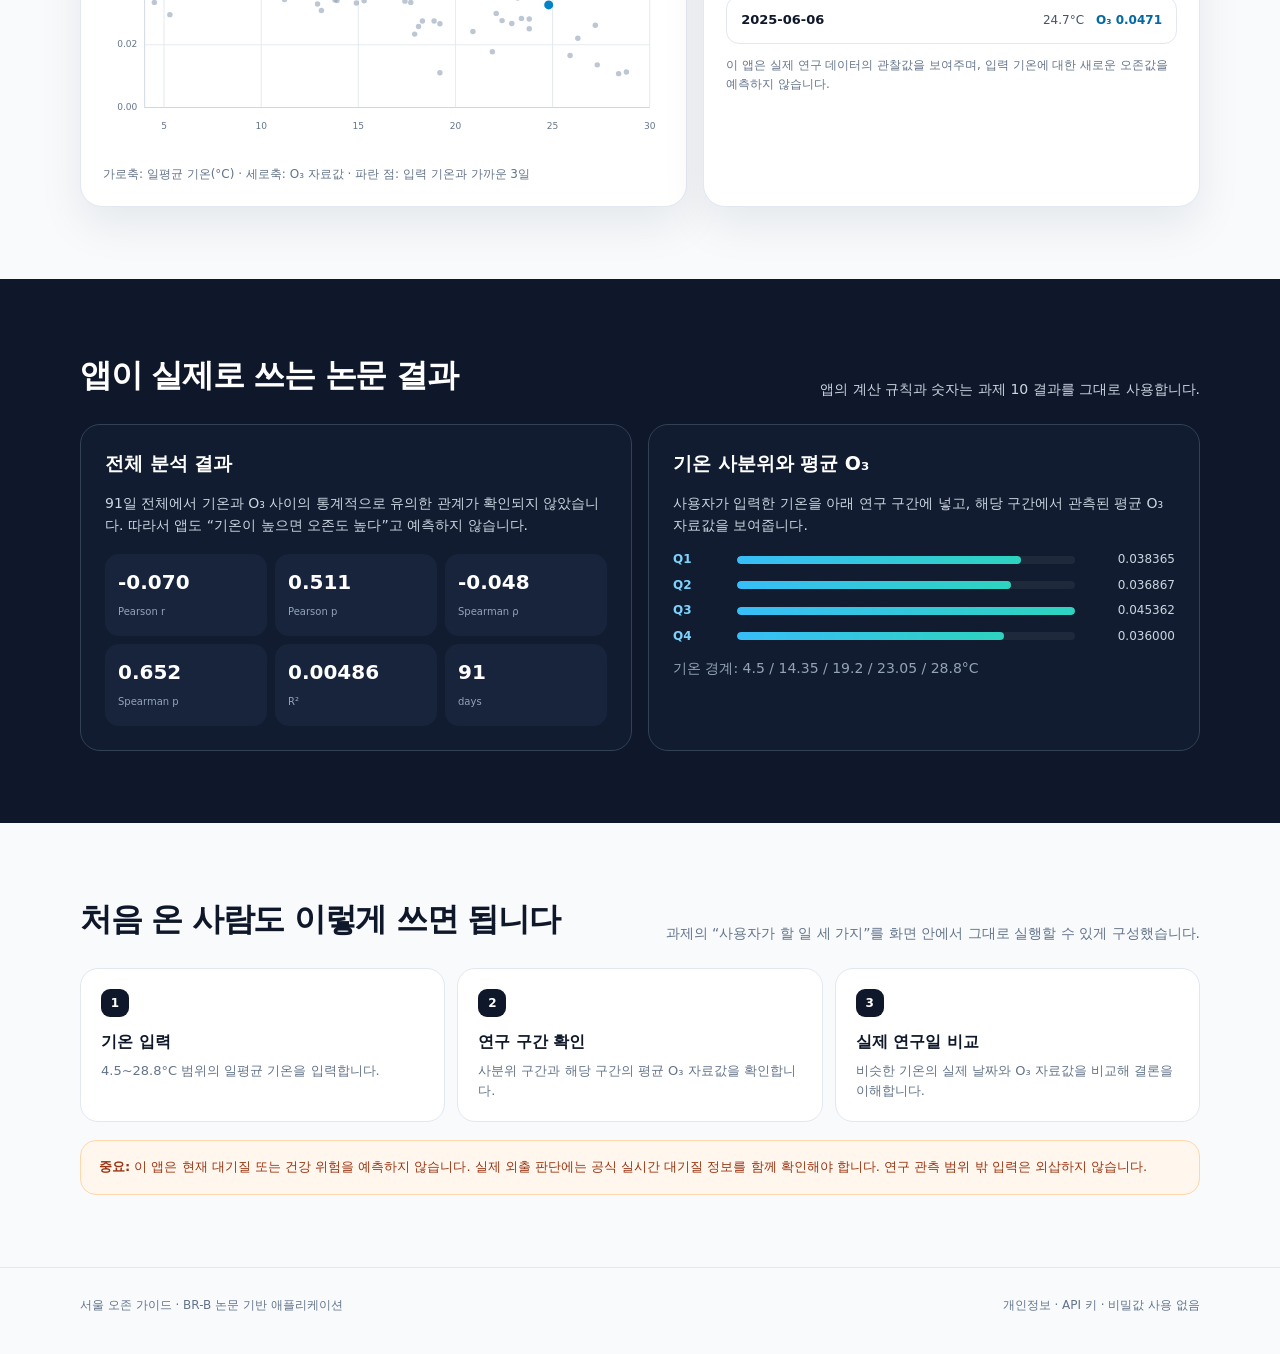
==== commit 23a7f45b: "Redesign app with clean research-focused UI" ====
--- a/index.html
+++ b/index.html
@@ -3,53 +3,124 @@
 <head>
 <meta charset="utf-8">
 <meta name="viewport" content="width=device-width,initial-scale=1,viewport-fit=cover">
-<meta name="theme-color" content="#d92f78">
-<title>쇼콜라와 보는 오존도</title>
+<meta name="theme-color" content="#0f172a">
+<title>서울 오존 가이드 | 논문 기반 기온·오존 탐색</title>
 <meta name="description" content="2025년 서울 91일 기온·오존 연구 결과를 실제로 사용하는 BR-B 논문 기반 웹앱">
 <style>
-:root{--pink:#e62e79;--pink2:#ff78aa;--wine:#8a1949;--ink:#49283b;--line:#efacc6;--cream:#fff9fc;--lav:#7b48a4;--shadow:0 14px 36px rgba(118,24,64,.15)}
-*{box-sizing:border-box}html{scroll-behavior:smooth}body{margin:0;background:linear-gradient(180deg,#f59fc3 0,#ffe7f1 22%,#fff8fb 55%,#f8d4e4 100%);font-family:Pretendard,"Noto Sans KR","Apple SD Gothic Neo",Arial,sans-serif;color:var(--ink)}button,input{font:inherit}.wrap{max-width:1120px;margin:auto;min-height:100vh;background:rgba(255,250,252,.96);box-shadow:0 0 60px rgba(104,20,58,.22);overflow:hidden}.nav{position:sticky;top:0;z-index:20;display:flex;align-items:center;justify-content:space-between;gap:12px;padding:10px 18px;background:rgba(126,23,70,.94);color:#fff;border-bottom:1px solid rgba(255,255,255,.3)}.nav b{font-size:15px}.nav span{font-size:12px;opacity:.88}
-.hero{position:relative;background:#f7a4c5;border-bottom:5px solid #fff}.hero svg{display:block;width:100%;height:auto}.hero-note{position:absolute;left:50%;bottom:14px;transform:translateX(-50%);width:min(86%,820px);padding:10px 18px;border:2px solid rgba(255,255,255,.94);border-radius:999px;background:rgba(255,250,253,.9);color:#a41d56;text-align:center;font-weight:900;box-shadow:0 7px 20px rgba(112,27,61,.14);backdrop-filter:blur(4px)}
-main{padding:0 24px 52px}.box{margin:22px 0;border:2px solid var(--line);border-radius:24px;background:#fff;box-shadow:var(--shadow);overflow:hidden}.intro{padding:23px;text-align:center}.kicker{color:#c22163;font-weight:900;font-size:13px;letter-spacing:.03em}.intro h1{margin:6px 0 0;color:var(--wine);font-size:clamp(22px,3vw,34px);line-height:1.35}.intro>p{max-width:850px;margin:12px auto 0;line-height:1.7;font-weight:700}.intro strong{color:var(--pink)}.steps{display:grid;grid-template-columns:repeat(3,1fr);gap:9px;margin-top:17px}.step{padding:13px;border:1px solid #f1c3d5;border-radius:15px;background:linear-gradient(180deg,#fff,#fff4f8);font-size:14px}.step b{display:block;color:#b7205d;margin-bottom:4px}
-.head{padding:17px 20px;text-align:center;background:linear-gradient(#fff6fa,#ffe1ed);border-bottom:1px solid #f2bfd2}.head h2{margin:0;color:#a91d57;font-size:clamp(21px,2.7vw,28px)}.head p{margin:5px 0 0;font-size:13px;color:#79586a}.an{padding:22px}.row{display:grid;grid-template-columns:1fr 185px;gap:12px;max-width:780px;margin:auto}.in{display:flex;align-items:center;border:2px solid #eda1be;border-radius:16px;background:#fff;overflow:hidden;min-height:62px;box-shadow:inset 0 2px 8px rgba(183,44,100,.06)}.in b{padding:0 14px;color:#9b2a5b;white-space:nowrap}.in input{flex:1;min-width:0;border:0;outline:0;font-size:22px;padding:0 12px;color:#51243a;background:transparent}.unit{padding-right:14px;color:var(--pink);font-weight:950;font-size:20px}.go{border:0;border-radius:16px;background:linear-gradient(#ff80b1,#d8256b);color:#fff;font-size:18px;font-weight:950;cursor:pointer;box-shadow:0 7px 16px rgba(194,33,95,.24);transition:.15s transform,.15s filter}.go:hover{filter:brightness(1.04);transform:translateY(-1px)}.go:active{transform:translateY(1px)}.go:focus-visible{outline:3px solid #56112f;outline-offset:2px}.err{text-align:center;color:#af1d58;font-weight:800;min-height:27px;padding-top:8px}.quick{text-align:center}.quick button{margin:3px;border:1px solid #ebb0c6;border-radius:999px;background:#fff7fb;color:#962b58;padding:7px 11px;cursor:pointer}.quick button:hover{background:#ffe8f1}
-.res{padding:0 22px 22px}.bar{display:flex;justify-content:space-between;gap:10px;align-items:center;padding:12px 15px;border:1px solid #efb4ca;border-radius:15px;background:#fff3f8}.bar b{color:#a91d56;font-size:19px}.pill{padding:7px 11px;border-radius:999px;background:#fff;border:1px solid #efa8c4;color:#c31f62;font-weight:900;font-size:13px}.grid{display:grid;grid-template-columns:repeat(3,1fr);gap:12px;margin-top:12px}.card{position:relative;border:1px solid #efbacd;border-radius:18px;padding:17px;background:#fff;min-height:184px;overflow:hidden}.card:after{content:"♥";position:absolute;right:12px;bottom:4px;color:#f6bfd4;font-size:38px}.card.pu{background:linear-gradient(145deg,#fff,#faf2ff);border-color:#d8bde7}.card h3{margin:0;color:#b5205c;font-size:17px}.card.pu h3{color:#74409d}.big{font-size:28px;font-weight:950;color:#dd276d;margin:12px 0;line-height:1.15}.card p{font-size:13px;line-height:1.58;margin:7px 0}.note{font-size:12px;color:#765d6a}.verdict{margin-top:12px;padding:15px 16px;border:2px solid #e8a5c0;border-radius:16px;background:#fff4f8;line-height:1.68}.verdict strong{color:#b41d59}
-.paper{display:grid;grid-template-columns:1fr 1fr;gap:14px;padding:20px}.sub{border:1px solid #efbdd0;border-radius:16px;padding:16px;background:#fff}.sub h3{margin:0 0 10px;color:#a71c55}.metrics{display:grid;grid-template-columns:repeat(3,1fr);gap:7px}.m{padding:11px 7px;background:#fff4f8;border-radius:12px;text-align:center}.m b{display:block;color:#bd1f60;font-size:20px}.m span{font-size:11px;color:#705463}.day{display:grid;grid-template-columns:1.25fr .7fr .8fr;gap:7px;padding:10px;border:1px solid #efd0dc;border-radius:11px;margin:7px 0;font-size:12px;background:#fff}.day span{text-align:right}.warn{margin-top:10px;padding:12px;border-radius:12px;background:#f8f0ff;font-size:12px;line-height:1.6}.guide{display:grid;grid-template-columns:repeat(3,1fr);gap:10px;padding:20px}.guide div{padding:15px;border:1px solid #efbfd0;border-radius:15px;background:#fff}.guide b{color:#b21f5b}.guide p{font-size:13px;line-height:1.57;margin:6px 0 0}.safe-note{text-align:center;font-size:12px;color:#755a68}.footer{text-align:center;padding:30px 20px;background:linear-gradient(#df568d,#9f275f);color:#fff;font-size:13px}.footer b{font-size:16px}
-@media(max-width:760px){main{padding:0 14px 40px}.steps,.grid,.paper,.guide{grid-template-columns:1fr}.row{grid-template-columns:1fr}.go{min-height:54px}.metrics{grid-template-columns:repeat(3,1fr)}.hero-note{position:static;transform:none;width:auto;margin:0;border-radius:0;border-left:0;border-right:0}.nav span{display:none}}
-@media(max-width:480px){.nav{padding:9px 12px}.intro{padding:18px 13px}.steps,.metrics{grid-template-columns:1fr}.an,.res,.paper,.guide{padding-left:13px;padding-right:13px}.bar{align-items:flex-start;flex-direction:column}.day{grid-template-columns:1fr 1fr}.day span:last-child{grid-column:1/-1;text-align:left}.hero svg{min-height:260px}}
+:root{
+  --ink:#0f172a;--muted:#64748b;--line:#e2e8f0;--panel:#ffffff;--bg:#f8fafc;
+  --blue:#0ea5e9;--blue2:#0284c7;--teal:#14b8a6;--soft:#e0f2fe;--soft2:#ecfeff;
+  --warn:#fff7ed;--warn-ink:#9a3412;--shadow:0 18px 45px rgba(15,23,42,.08)
+}
+*{box-sizing:border-box}html{scroll-behavior:smooth}body{margin:0;background:var(--bg);color:var(--ink);font-family:Inter,Pretendard,"Noto Sans KR",system-ui,-apple-system,BlinkMacSystemFont,"Segoe UI",sans-serif;line-height:1.55}
+a{color:inherit}.wrap{width:min(1120px,calc(100% - 32px));margin:auto}.topbar{height:64px;display:flex;align-items:center;justify-content:space-between}.brand{display:flex;align-items:center;gap:10px;font-weight:900;letter-spacing:-.02em}.brand-mark{width:34px;height:34px;border-radius:11px;background:linear-gradient(135deg,var(--blue),var(--teal));display:grid;place-items:center;color:#fff;font-size:14px;box-shadow:0 8px 20px rgba(14,165,233,.25)}.top-note{font-size:13px;color:var(--muted)}
+.hero{padding:58px 0 52px;border-bottom:1px solid var(--line);background:radial-gradient(circle at 80% 20%,#dff7ff 0,transparent 34%),radial-gradient(circle at 15% 5%,#ecfeff 0,transparent 28%)}.hero-grid{display:grid;grid-template-columns:1.35fr .65fr;gap:54px;align-items:center}.kicker{display:inline-flex;align-items:center;gap:8px;padding:7px 11px;border:1px solid #bae6fd;border-radius:999px;background:#f0f9ff;color:#0369a1;font-size:12px;font-weight:900;letter-spacing:.04em;text-transform:uppercase}.hero h1{font-size:clamp(38px,6vw,72px);line-height:1.02;letter-spacing:-.055em;margin:18px 0 18px}.hero h1 span{color:var(--blue2)}.hero-copy{font-size:18px;color:#334155;max-width:760px}.paper-title{margin-top:20px;padding-left:14px;border-left:3px solid var(--teal);font-size:13px;color:var(--muted)}.hero-actions{display:flex;gap:10px;flex-wrap:wrap;margin-top:26px}.btn{appearance:none;border:0;border-radius:12px;padding:13px 17px;font-weight:900;cursor:pointer;text-decoration:none;display:inline-flex;align-items:center;justify-content:center}.btn.primary{background:var(--ink);color:#fff}.btn.secondary{background:#fff;border:1px solid var(--line);color:#334155}.orb{aspect-ratio:1;border-radius:50%;background:linear-gradient(145deg,#0f172a,#164e63);display:grid;place-items:center;color:white;box-shadow:0 25px 70px rgba(15,23,42,.2);position:relative;overflow:hidden}.orb:before,.orb:after{content:"";position:absolute;border:1px solid rgba(255,255,255,.24);border-radius:50%}.orb:before{inset:16%}.orb:after{inset:30%}.orb-main{font-size:clamp(62px,10vw,112px);font-weight:900;letter-spacing:-.06em;z-index:1}.orb-main sub{font-size:.35em;vertical-align:baseline;position:relative;bottom:-.12em}.orb-small{position:absolute;bottom:20%;font-size:12px;color:#bae6fd;z-index:1;letter-spacing:.08em;text-transform:uppercase}
+.stats{display:grid;grid-template-columns:repeat(4,1fr);gap:12px;margin-top:-26px}.stat{background:#fff;border:1px solid var(--line);border-radius:18px;padding:18px;box-shadow:var(--shadow)}.stat span{display:block;color:var(--muted);font-size:12px}.stat b{display:block;font-size:27px;letter-spacing:-.03em;margin-top:3px}.stat small{font-size:11px;color:#94a3b8}
+section{padding:72px 0}.section-head{display:flex;justify-content:space-between;gap:24px;align-items:end;margin-bottom:24px}.section-head h2{font-size:32px;letter-spacing:-.04em;margin:0}.section-head p{max-width:600px;margin:0;color:var(--muted);font-size:14px}.panel{background:var(--panel);border:1px solid var(--line);border-radius:22px;box-shadow:var(--shadow)}
+.analyzer{padding:26px}.input-row{display:grid;grid-template-columns:1fr 190px;gap:12px}.field{display:flex;align-items:center;gap:10px;border:1px solid #cbd5e1;border-radius:14px;padding:0 14px;background:#fff;min-height:58px}.field label{font-size:13px;color:#475569;font-weight:800;white-space:nowrap}.field input{flex:1;border:0;outline:0;font-size:24px;font-weight:800;color:var(--ink);min-width:0;background:transparent}.field .unit{color:var(--muted);font-weight:800}.analyze{border:0;border-radius:14px;background:linear-gradient(135deg,var(--blue2),var(--teal));color:#fff;font-size:16px;font-weight:900;cursor:pointer}.analyze:hover{filter:brightness(.98)}.analyze:focus-visible,.chip:focus-visible{outline:3px solid #7dd3fc;outline-offset:2px}.quick{display:flex;gap:8px;flex-wrap:wrap;margin-top:12px}.chip{border:1px solid var(--line);border-radius:999px;background:#fff;padding:7px 11px;color:#475569;font-weight:800;font-size:12px;cursor:pointer}.error{min-height:22px;color:#b91c1c;font-size:13px;font-weight:800;margin-top:9px}
+.result-grid{display:grid;grid-template-columns:repeat(3,1fr);gap:12px;margin-top:18px}.result{padding:19px;border:1px solid var(--line);border-radius:16px;background:#fff}.result .label{font-size:12px;color:var(--muted);font-weight:800}.result .value{font-size:28px;font-weight:950;letter-spacing:-.04em;margin:8px 0 5px}.result .desc{font-size:13px;color:#475569}.result.accent{background:#f0f9ff;border-color:#bae6fd}.result.accent .value{color:#0369a1}.result.teal{background:#f0fdfa;border-color:#99f6e4}.result.teal .value{color:#0f766e}.verdict{margin-top:12px;border-radius:16px;padding:16px 18px;background:#f8fafc;border:1px solid var(--line);color:#334155}.verdict b{color:var(--ink)}
+.data-grid{display:grid;grid-template-columns:1.1fr .9fr;gap:16px}.chart-card,.days-card{padding:22px}.chart-wrap{position:relative;height:310px}.chart-wrap svg{width:100%;height:100%;display:block}.axis{stroke:#cbd5e1;stroke-width:1}.gridline{stroke:#e2e8f0;stroke-width:1}.dot{fill:#94a3b8;opacity:.62}.dot.near{fill:var(--blue2);opacity:1}.chart-label{font-size:10px;fill:#64748b}.day-list{display:grid;gap:9px;margin-top:14px}.day{display:grid;grid-template-columns:1fr auto auto;gap:12px;align-items:center;padding:13px 14px;border:1px solid var(--line);border-radius:13px;background:#fff}.day b{font-size:13px}.day span{font-size:12px;color:#475569}.day .o3{font-weight:900;color:#0369a1}.mini-note{font-size:12px;color:var(--muted);margin-top:12px}
+.evidence{background:#0f172a;color:#fff}.evidence .section-head p{color:#cbd5e1}.evidence-grid{display:grid;grid-template-columns:1fr 1fr;gap:16px}.e-card{padding:24px;border:1px solid #334155;border-radius:20px;background:#111c30}.e-card h3{margin:0 0 12px;font-size:19px}.e-card p{color:#cbd5e1;font-size:14px}.metric-row{display:grid;grid-template-columns:repeat(3,1fr);gap:8px;margin-top:18px}.metric{padding:13px;border-radius:14px;background:#17243b}.metric b{display:block;font-size:20px}.metric span{font-size:10px;color:#94a3b8}.quartiles{display:grid;gap:7px;margin-top:14px}.qrow{display:grid;grid-template-columns:54px 1fr 90px;gap:10px;align-items:center;font-size:12px}.qtag{font-weight:900;color:#7dd3fc}.qbar{height:8px;border-radius:999px;background:#1e293b;overflow:hidden}.qbar i{display:block;height:100%;background:linear-gradient(90deg,#38bdf8,#2dd4bf);border-radius:inherit}.qmean{text-align:right;color:#cbd5e1}
+.steps-grid{display:grid;grid-template-columns:repeat(3,1fr);gap:12px}.step-card{padding:20px;border-radius:18px;border:1px solid var(--line);background:#fff}.num{width:28px;height:28px;border-radius:9px;background:var(--ink);color:#fff;display:grid;place-items:center;font-size:12px;font-weight:900;margin-bottom:13px}.step-card h3{font-size:16px;margin:0 0 6px}.step-card p{font-size:13px;color:var(--muted);margin:0}
+.notice{margin-top:18px;padding:16px 18px;border-radius:16px;background:var(--warn);border:1px solid #fed7aa;color:var(--warn-ink);font-size:13px}.footer{border-top:1px solid var(--line);padding:28px 0 40px;color:var(--muted);font-size:12px}.footer-line{display:flex;justify-content:space-between;gap:18px;flex-wrap:wrap}.sr{position:absolute;width:1px;height:1px;padding:0;margin:-1px;overflow:hidden;clip:rect(0,0,0,0);white-space:nowrap;border:0}
+@media(max-width:860px){.hero-grid,.data-grid,.evidence-grid{grid-template-columns:1fr}.orb{max-width:360px;margin:auto}.stats{grid-template-columns:repeat(2,1fr);margin-top:18px}.result-grid,.steps-grid{grid-template-columns:1fr}.section-head{display:block}.section-head p{margin-top:8px}.metric-row{grid-template-columns:repeat(2,1fr)}}
+@media(max-width:560px){.wrap{width:min(100% - 20px,1120px)}.top-note{display:none}.hero{padding:38px 0}.hero h1{font-size:42px}.hero-copy{font-size:16px}.stats{grid-template-columns:1fr 1fr}.stat b{font-size:22px}.input-row{grid-template-columns:1fr}.analyze{min-height:52px}.day{grid-template-columns:1fr 1fr}.day .o3{grid-column:1/-1}.metric-row{grid-template-columns:1fr 1fr}.qrow{grid-template-columns:48px 1fr}.qmean{grid-column:2;text-align:left}.chart-wrap{height:250px}}
 </style>
 </head>
 <body>
-<div class="wrap">
-<nav class="nav"><b>♥ 쇼콜라와 보는 오존도</b><span>논문 기반 서울 오존 안내 · BR-B</span></nav>
-<header class="hero" aria-label="쇼콜라와 듀크가 함께 있는 하트 보석 스타일 헤더">
-<svg viewBox="0 0 1120 420" role="img" aria-label="붉은 머리의 쇼콜라와 검정·빨강 개구리 듀크, 서울 풍경과 하트 보석 장식">
-<defs><linearGradient id="sky" x1="0" y1="0" x2="1" y2="1"><stop stop-color="#ff8fbd"/><stop offset=".48" stop-color="#ffd4e6"/><stop offset="1" stop-color="#b4ccff"/></linearGradient><radialGradient id="gem" cx="35%" cy="25%"><stop stop-color="#fff"/><stop offset=".18" stop-color="#ffb5d5"/><stop offset=".55" stop-color="#ff3c8b"/><stop offset="1" stop-color="#a71354"/></radialGradient><linearGradient id="hair" x1="0" y1="0" x2="1" y2="1"><stop stop-color="#ef795e"/><stop offset="1" stop-color="#a52c39"/></linearGradient><filter id="glow"><feGaussianBlur stdDeviation="4" result="b"/><feMerge><feMergeNode in="b"/><feMergeNode in="SourceGraphic"/></feMerge></filter></defs>
-<rect width="1120" height="420" fill="url(#sky)"/><g opacity=".6" fill="#fff"><circle cx="70" cy="60" r="4"/><circle cx="220" cy="45" r="3"/><circle cx="510" cy="70" r="4"/><circle cx="860" cy="52" r="3"/><circle cx="1040" cy="95" r="4"/><circle cx="745" cy="120" r="3"/></g>
-<g opacity=".48" fill="#7a66a9"><rect x="700" y="205" width="42" height="150"/><rect x="750" y="175" width="34" height="180"/><rect x="795" y="230" width="48" height="125"/><rect x="850" y="195" width="31" height="160"/><rect x="890" y="245" width="52" height="110"/><rect x="950" y="215" width="45" height="140"/></g><g stroke="#7b568d" stroke-width="7" fill="none" opacity=".8"><path d="M835 245 L835 88 M812 245 L835 150 L858 245"/><path d="M821 150h28M824 132h22"/></g><circle cx="835" cy="78" r="11" fill="#7b568d"/>
-<g transform="translate(20,26)"><path d="M45 315C20 220 50 80 165 42C287 2 382 77 395 190C407 294 341 358 252 381C151 406 72 374 45 315Z" fill="url(#hair)"/><path d="M90 145C68 112 99 53 151 35L131 8L188 28L237 8L227 43C287 57 326 107 310 151Z" fill="#35152c"/><path d="M117 75L166 47L205 64L245 43L282 79" fill="none" stroke="#ff7db3" stroke-width="18"/><ellipse cx="193" cy="186" rx="92" ry="104" fill="#fff1ea" stroke="#76213f" stroke-width="4"/><path d="M102 176Q73 181 82 203Q91 216 107 206" fill="#fff1ea" stroke="#76213f" stroke-width="4"/><path d="M284 176Q313 181 304 203Q295 216 279 206" fill="#fff1ea" stroke="#76213f" stroke-width="4"/><path d="M85 166Q73 142 108 129M300 166Q312 142 277 129" stroke="#76213f" stroke-width="6" fill="none"/><g fill="#79bd51" stroke="#24342e" stroke-width="5"><ellipse cx="155" cy="177" rx="29" ry="37"/><ellipse cx="232" cy="177" rx="29" ry="37"/></g><g fill="#111"><ellipse cx="158" cy="180" rx="12" ry="24"/><ellipse cx="229" cy="180" rx="12" ry="24"/></g><g fill="#fff"><circle cx="148" cy="164" r="8"/><circle cx="219" cy="164" r="8"/></g><g stroke="#51213a" stroke-width="3"><path d="M126 203l-15 7M129 210l-14 12M258 203l15 7M256 210l14 12"/></g><path d="M166 238Q194 255 221 236" stroke="#b13257" stroke-width="5" fill="none" stroke-linecap="round"/><path d="M178 248Q194 258 211 247" fill="#ff6f92"/><path d="M125 92Q75 138 68 256M273 91Q329 143 323 279M103 112Q48 190 71 326M287 114Q355 211 305 340" stroke="#c94f4c" stroke-width="22" fill="none" stroke-linecap="round"/><path d="M139 291Q193 263 249 294L285 390H91Z" fill="#2c142a"/><path d="M143 294Q194 318 247 294" stroke="#ff5a9e" stroke-width="14" fill="none"/><g transform="translate(67,270)" filter="url(#glow)"><path d="M0 24C0 2 28-7 42 12C56-7 84 2 84 24C84 49 42 76 42 76S0 49 0 24Z" fill="url(#gem)" stroke="#fff" stroke-width="5"/></g></g>
-<g transform="translate(865,160)"><ellipse cx="92" cy="89" rx="79" ry="58" fill="#241b2b" stroke="#130c17" stroke-width="6"/><ellipse cx="43" cy="35" rx="36" ry="46" fill="#26202e"/><ellipse cx="139" cy="35" rx="36" ry="46" fill="#26202e"/><ellipse cx="43" cy="34" rx="24" ry="32" fill="#79c84b" stroke="#111" stroke-width="4"/><ellipse cx="139" cy="34" rx="24" ry="32" fill="#79c84b" stroke="#111" stroke-width="4"/><ellipse cx="47" cy="38" rx="9" ry="16" fill="#111"/><ellipse cx="135" cy="38" rx="9" ry="16" fill="#111"/><circle cx="35" cy="24" r="7" fill="#fff"/><circle cx="127" cy="24" r="7" fill="#fff"/><path d="M38 92Q93 137 147 92Q139 151 93 154Q47 151 38 92Z" fill="#ed3947" stroke="#111" stroke-width="5"/><path d="M70 113Q94 125 118 112" stroke="#fff3f5" stroke-width="4" fill="none"/><ellipse cx="92" cy="183" rx="60" ry="67" fill="#22202a"/><path d="M60 154Q93 175 125 154L130 215H54Z" fill="#e83242"/><path d="M38 168Q-6 187 3 215M145 168Q190 185 183 215" stroke="#22202a" stroke-width="24" fill="none" stroke-linecap="round"/><path d="M53 229Q13 257 5 286M130 229Q170 257 179 286" stroke="#22202a" stroke-width="25" fill="none" stroke-linecap="round"/><g transform="translate(64,144) scale(.65)" filter="url(#glow)"><path d="M0 24C0 2 28-7 42 12C56-7 84 2 84 24C84 49 42 76 42 76S0 49 0 24Z" fill="url(#gem)" stroke="#fff" stroke-width="5"/></g></g>
-<g transform="translate(346,45)"><path d="M34 20Q214-30 394 20Q438 65 408 165Q365 213 214 212Q64 213 20 165Q-10 65 34 20Z" fill="#fff7fb" stroke="#7c1747" stroke-width="7"/><path d="M35 29Q214-14 392 29" fill="none" stroke="#ff70a9" stroke-width="7"/><path d="M192 0C192-18 213-25 224-10C235-25 256-18 256 0C256 18 224 38 224 38S192 18 192 0Z" fill="url(#gem)" stroke="#fff" stroke-width="4" filter="url(#glow)"/><text x="214" y="89" text-anchor="middle" font-size="52" font-weight="900" fill="#551431" stroke="#fff" stroke-width="3" paint-order="stroke" font-family="serif">쇼콜라와 보는</text><text x="214" y="154" text-anchor="middle" font-size="74" font-weight="950" fill="#fff1c8" stroke="#62183a" stroke-width="5" paint-order="stroke" font-family="serif">오존도</text><text x="214" y="190" text-anchor="middle" font-size="19" font-weight="900" fill="#c72a69">논문 기반 서울 오존 안내</text></g><g transform="translate(742,92) scale(.8)" filter="url(#glow)"><path d="M0 24C0 2 28-7 42 12C56-7 84 2 84 24C84 49 42 76 42 76S0 49 0 24Z" fill="url(#gem)" stroke="#fff" stroke-width="5"/></g>
-</svg>
-<div class="hero-note">기온만으로 오존을 단정하지 않도록, 논문의 실제 결과와 91일 자료로 함께 확인해요.</div>
+<header class="hero" id="top">
+  <div class="wrap">
+    <div class="topbar">
+      <div class="brand"><span class="brand-mark">O₃</span><span>SEOUL OZONE GUIDE</span></div>
+      <div class="top-note">Research-based web application · BR-B</div>
+    </div>
+    <div class="hero-grid">
+      <div>
+        <span class="kicker">Paper → Application</span>
+        <h1>기온만으로<br><span>오존을 판단해도 될까?</span></h1>
+        <p class="hero-copy"><b>서울에서 외출 전 대기질을 판단하려는 사람</b>이 기온 하나만 보고 오존 수준을 단정하지 않도록, 2025년 서울 91일 연구 결과를 이용해 기온 구간과 실제 O₃ 자료값을 함께 보여주는 앱입니다.</p>
+        <div class="paper-title">논문 · 「2025년 오존 시즌 서울의 일평균 기온과 일별 오존 자료값의 관계」</div>
+        <div class="hero-actions"><a class="btn primary" href="#analyze">기온으로 확인하기</a><a class="btn secondary" href="#evidence">논문 근거 보기</a></div>
+      </div>
+      <div class="orb" aria-hidden="true"><div class="orb-main">O<sub>3</sub></div><div class="orb-small">Seoul · Apr–Jun 2025</div></div>
+    </div>
+  </div>
 </header>
+
+<div class="wrap stats" aria-label="논문 핵심 통계">
+  <div class="stat"><span>연구 표본</span><b>91일</b><small>2025년 4~6월 서울</small></div>
+  <div class="stat"><span>Pearson 상관계수</span><b>-0.070</b><small>거의 0에 가까운 상관</small></div>
+  <div class="stat"><span>p-value</span><b>0.511</b><small>통계적으로 유의하지 않음</small></div>
+  <div class="stat"><span>R²</span><b>0.00486</b><small>기온 단독 설명력 매우 낮음</small></div>
+</div>
+
 <main>
-<section class="box intro"><div class="kicker">과제 10 논문을 실제 기능으로 바꾼 BR-B 앱</div><h1>「2025년 오존 시즌 서울의 일평균 기온과 일별 오존 자료값의 관계」</h1><p>이 앱은 <strong>서울에서 외출 전 대기질을 판단하려는 사람</strong>이 기온 하나만 보고 오존 수준을 단정하지 않도록, 논문의 실제 분석 결과와 91일 자료를 이용해 돕습니다.</p><div class="steps"><div class="step"><b>1. 기온 입력</b>일평균 기온을 입력합니다.</div><div class="step"><b>2. 논문 결과 확인</b>사분위 구간과 평균 O₃ 자료값을 봅니다.</div><div class="step"><b>3. 실제 자료 비교</b>비슷한 기온의 연구일과 결론을 확인합니다.</div></div></section>
-<section class="box"><div class="head"><h2>오늘의 기온으로 논문 결과 확인하기</h2><p>현재 오존을 예측하는 기능이 아니라, 논문에서 관측된 범위와 결과를 설명합니다.</p></div><div class="an"><div class="row"><label class="in"><b>일평균 기온</b><input id="t" type="number" step="0.1" inputmode="decimal" value="25" aria-label="일평균 기온"><span class="unit">°C</span></label><button id="go" class="go" type="button">분석하기</button></div><div id="err" class="err" role="status" aria-live="polite"></div><div class="quick"><button type="button" data-t="10">10°C</button><button type="button" data-t="18">18°C</button><button type="button" data-t="22.8">22.8°C</button><button type="button" data-t="25">25°C</button><button type="button" data-t="28.8">28.8°C</button></div></div><div class="res"><div class="bar"><b>분석 결과</b><span id="pill" class="pill">입력한 기온: 25°C</span></div><div class="grid"><article class="card"><h3>기온 구간</h3><div id="qn" class="big">Q4 높은 기온 구간</div><p id="qr">23.05°C 초과 ~ 28.8°C</p><p class="note">논문에서 사용한 기온 사분위 규칙입니다.</p></article><article class="card"><h3>구간 평균 O₃ 자료값</h3><div id="om" class="big">0.03600</div><p>과제 10 원자료를 기온 사분위로 나누어 계산한 평균입니다.</p></article><article class="card pu"><h3>논문 핵심 결론</h3><div class="big" style="color:#7844a2">뚜렷한 관계 없음</div><p>91일 전체에서 기온과 O₃ 사이의 통계적으로 유의한 관계가 확인되지 않았습니다.</p><p class="note">Pearson r=-0.070 · p=0.511</p></article></div><div id="verdict" class="verdict"><strong>해석:</strong> 25°C는 높은 기온 구간에 속하지만, 기온 하나만으로 일별 오존 수준을 설명하기 어렵습니다. 현재 오존은 공식 대기질 정보를 함께 확인해야 합니다.</div></div></section>
-<section class="box"><div class="head"><h2>논문 결과를 실제로 쓰는 근거</h2><p>앱의 숫자와 규칙은 과제 10 결과를 그대로 사용합니다.</p></div><div class="paper"><div class="sub"><h3>전체 분석</h3><div class="metrics"><div class="m"><b>91일</b><span>표본</span></div><div class="m"><b>-0.070</b><span>Pearson r</span></div><div class="m"><b>0.511</b><span>p-value</span></div><div class="m"><b>-0.048</b><span>Spearman ρ</span></div><div class="m"><b>0.652</b><span>p-value</span></div><div class="m"><b>0.00486</b><span>R²</span></div></div><div class="warn"><b>결론:</b> “기온이 높을수록 오존이 높을 것이다”라는 최초 가설은 이 표본에서 지지되지 않았습니다. 그래서 앱도 현재 오존을 기온만으로 예측하지 않습니다.</div></div><div class="sub"><h3>입력 기온과 가까운 실제 연구일</h3><div id="days"><div class="day"><b>자료 불러오는 중</b><span>-</span><span>-</span></div></div><div class="warn">비슷한 기온에서도 O₃ 자료값이 달라질 수 있다는 점을 91일 실제 자료로 확인합니다.</div></div></div></section>
-<section class="box"><div class="head"><h2>이렇게 행동해 보세요</h2></div><div class="guide"><div><b>기온만으로 단정하지 않기</b><p>높은 기온이 곧 높은 오존을 뜻한다고 가정하지 않습니다.</p></div><div><b>공식 대기질 정보 함께 보기</b><p>외출 전에는 실시간 대기질 서비스에서 현재 오존 상태를 별도로 확인합니다.</p></div><div><b>다른 조건도 생각하기</b><p>일사량, 강수, 바람 등 다른 기상 요인도 함께 작용할 수 있음을 기억합니다.</p></div></div></section><p class="safe-note">개인정보·비밀번호·토큰·API 키를 사용하지 않습니다. 연구 범위 밖 값은 외삽하지 않습니다.</p>
-</main><footer class="footer"><b>쇼콜라와 보는 오존도</b><br>논문 결과를 “그래서 어떻게 도울 수 있는가”로 바꾼 BR-B 애플리케이션 · 현재 대기질 예측 서비스가 아님</footer></div>
+<section id="analyze">
+  <div class="wrap">
+    <div class="section-head"><div><h2>기온을 넣고 논문 결과 확인하기</h2></div><p>현재 오존을 예측하는 기능이 아니라, 논문에서 관측된 기온 범위와 사분위 결과를 이용해 해석합니다.</p></div>
+    <div class="panel analyzer">
+      <div class="input-row">
+        <div class="field"><label for="temp">일평균 기온</label><input id="temp" type="number" step="0.1" value="25" inputmode="decimal" aria-describedby="error"><span class="unit">°C</span></div>
+        <button id="analyzeBtn" class="analyze" type="button">분석하기</button>
+      </div>
+      <div id="error" class="error" role="status" aria-live="polite"></div>
+      <div class="quick" aria-label="예시 기온"><button class="chip" data-temp="10">10°C</button><button class="chip" data-temp="18">18°C</button><button class="chip" data-temp="22.8">22.8°C</button><button class="chip" data-temp="25">25°C</button><button class="chip" data-temp="28.8">28.8°C</button></div>
+      <div class="result-grid" aria-live="polite">
+        <article class="result accent"><div class="label">기온 구간</div><div id="quartileName" class="value">Q4 · 높은 기온</div><div id="quartileRange" class="desc">23.05°C 초과 ~ 28.8°C</div></article>
+        <article class="result teal"><div class="label">구간 평균 O₃ 자료값</div><div id="meanO3" class="value">0.03600</div><div class="desc">논문 원자료의 사분위 평균</div></article>
+        <article class="result"><div class="label">연구 결론</div><div class="value">뚜렷한 관계 없음</div><div class="desc">기온만으로 일별 오존을 설명하기 어려웠습니다.</div></article>
+      </div>
+      <div id="verdict" class="verdict"><b>해석:</b> 25°C는 높은 기온 구간에 속하지만, 이 연구에서는 기온 하나만으로 O₃ 수준을 단정할 근거가 확인되지 않았습니다.</div>
+    </div>
+  </div>
+</section>
+
+<section style="padding-top:0">
+  <div class="wrap">
+    <div class="section-head"><div><h2>비슷한 기온에서도 값은 달랐습니다</h2></div><p>입력한 기온과 가장 가까운 연구일 3개를 원자료에서 찾아 보여줍니다. 점 그래프의 강조점도 함께 바뀝니다.</p></div>
+    <div class="data-grid">
+      <article class="panel chart-card"><div class="chart-wrap"><svg id="scatter" viewBox="0 0 620 310" role="img" aria-label="2025년 서울 일평균 기온과 오존 자료값 산점도"></svg></div><div class="mini-note">가로축: 일평균 기온(°C) · 세로축: O₃ 자료값 · 파란 점: 입력 기온과 가까운 3일</div></article>
+      <article class="panel days-card"><b>입력 기온과 가까운 실제 연구일</b><div id="nearDays" class="day-list"><div class="day"><b>자료 불러오는 중</b><span>-</span><span class="o3">-</span></div></div><div class="mini-note">이 앱은 실제 연구 데이터의 관찰값을 보여주며, 입력 기온에 대한 새로운 오존값을 예측하지 않습니다.</div></article>
+    </div>
+  </div>
+</section>
+
+<section id="evidence" class="evidence">
+  <div class="wrap">
+    <div class="section-head"><div><h2>앱이 실제로 쓰는 논문 결과</h2></div><p>앱의 계산 규칙과 숫자는 과제 10 결과를 그대로 사용합니다.</p></div>
+    <div class="evidence-grid">
+      <article class="e-card"><h3>전체 분석 결과</h3><p>91일 전체에서 기온과 O₃ 사이의 통계적으로 유의한 관계가 확인되지 않았습니다. 따라서 앱도 “기온이 높으면 오존도 높다”고 예측하지 않습니다.</p><div class="metric-row"><div class="metric"><b>-0.070</b><span>Pearson r</span></div><div class="metric"><b>0.511</b><span>Pearson p</span></div><div class="metric"><b>-0.048</b><span>Spearman ρ</span></div><div class="metric"><b>0.652</b><span>Spearman p</span></div><div class="metric"><b>0.00486</b><span>R²</span></div><div class="metric"><b>91</b><span>days</span></div></div></article>
+      <article class="e-card"><h3>기온 사분위와 평균 O₃</h3><p>사용자가 입력한 기온을 아래 연구 구간에 넣고, 해당 구간에서 관측된 평균 O₃ 자료값을 보여줍니다.</p><div class="quartiles"><div class="qrow"><span class="qtag">Q1</span><span class="qbar"><i style="width:84%"></i></span><span class="qmean">0.038365</span></div><div class="qrow"><span class="qtag">Q2</span><span class="qbar"><i style="width:81%"></i></span><span class="qmean">0.036867</span></div><div class="qrow"><span class="qtag">Q3</span><span class="qbar"><i style="width:100%"></i></span><span class="qmean">0.045362</span></div><div class="qrow"><span class="qtag">Q4</span><span class="qbar"><i style="width:79%"></i></span><span class="qmean">0.036000</span></div></div><p class="mini-note" style="color:#94a3b8">기온 경계: 4.5 / 14.35 / 19.2 / 23.05 / 28.8°C</p></article>
+    </div>
+  </div>
+</section>
+
+<section>
+  <div class="wrap">
+    <div class="section-head"><div><h2>처음 온 사람도 이렇게 쓰면 됩니다</h2></div><p>과제의 “사용자가 할 일 세 가지”를 화면 안에서 그대로 실행할 수 있게 구성했습니다.</p></div>
+    <div class="steps-grid"><article class="step-card"><div class="num">1</div><h3>기온 입력</h3><p>4.5~28.8°C 범위의 일평균 기온을 입력합니다.</p></article><article class="step-card"><div class="num">2</div><h3>연구 구간 확인</h3><p>사분위 구간과 해당 구간의 평균 O₃ 자료값을 확인합니다.</p></article><article class="step-card"><div class="num">3</div><h3>실제 연구일 비교</h3><p>비슷한 기온의 실제 날짜와 O₃ 자료값을 비교해 결론을 이해합니다.</p></article></div>
+    <div class="notice"><b>중요:</b> 이 앱은 현재 대기질 또는 건강 위험을 예측하지 않습니다. 실제 외출 판단에는 공식 실시간 대기질 정보를 함께 확인해야 합니다. 연구 관측 범위 밖 입력은 외삽하지 않습니다.</div>
+  </div>
+</section>
+</main>
+
+<footer class="footer"><div class="wrap footer-line"><span>서울 오존 가이드 · BR-B 논문 기반 애플리케이션</span><span>개인정보 · API 키 · 비밀값 사용 없음</span></div></footer>
+
 <script>
 'use strict';
-const PAPER={min:4.5,max:28.8,cuts:[14.35,19.2,23.05],means:[0.0383652174,0.0368666667,0.0453619048,0.036],names:['Q1 낮은 기온 구간','Q2 중간-낮은 기온 구간','Q3 중간-높은 기온 구간','Q4 높은 기온 구간']};
-const fallback=[{date:'2025-06-19',t:28.8,o3:.0113},{date:'2025-06-30',t:28.4,o3:.0108},{date:'2025-06-16',t:22.8,o3:.0691},{date:'2025-06-17',t:24.9,o3:.0634},{date:'2025-05-21',t:24.8,o3:.0327},{date:'2025-06-06',t:24.7,o3:.0471}];
-let rows=fallback.slice();const $=id=>document.getElementById(id),inp=$('t'),err=$('err'),pill=$('pill'),qn=$('qn'),qr=$('qr'),om=$('om'),ver=$('verdict'),days=$('days');
-function fmt(v){v=Number(v);return Number.isInteger(v)?String(v):v.toFixed(2).replace(/0+$/,'').replace(/\.$/,'')}
-function quartile(t){return t<=PAPER.cuts[0]?0:t<=PAPER.cuts[1]?1:t<=PAPER.cuts[2]?2:3}
-function range(i){const c=PAPER.cuts;if(i===0)return `${PAPER.min}°C ~ ${c[0]}°C 이하`;if(i===1)return `${c[0]}°C 초과 ~ ${c[1]}°C 이하`;if(i===2)return `${c[1]}°C 초과 ~ ${c[2]}°C 이하`;return `${c[2]}°C 초과 ~ ${PAPER.max}°C`}
-function nearest(t){const a=rows.map(x=>({...x,d:Math.abs(x.t-t)})).sort((a,b)=>a.d-b.d||a.date.localeCompare(b.date)).slice(0,3);days.innerHTML=a.map(x=>`<div class="day"><b>${x.date}</b><span>${fmt(x.t)}°C</span><span>O₃ ${x.o3.toFixed(4)}</span></div>`).join('')}
-function analyze(){err.textContent='';const raw=inp.value.trim();if(raw===''){err.textContent='기온을 숫자로 입력해 주세요.';inp.focus();return}const t=Number(raw);if(!Number.isFinite(t)){err.textContent='올바른 숫자를 입력해 주세요.';inp.focus();return}pill.textContent=`입력한 기온: ${fmt(t)}°C`;if(t<PAPER.min||t>PAPER.max){qn.textContent='논문 관측 범위 밖';qr.textContent=`연구 범위: ${PAPER.min}°C ~ ${PAPER.max}°C`;om.textContent='계산하지 않음';ver.innerHTML=`<strong>해석:</strong> ${fmt(t)}°C는 논문의 관측 범위 밖입니다. 연구하지 않은 범위를 임의로 예측하지 않습니다.`;nearest(Math.min(PAPER.max,Math.max(PAPER.min,t)));err.textContent='연구 범위 밖 값은 외삽하지 않습니다.';return}const i=quartile(t);qn.textContent=PAPER.names[i];qr.textContent=range(i);om.textContent=PAPER.means[i].toFixed(5);ver.innerHTML=`<strong>해석:</strong> ${fmt(t)}°C는 ${PAPER.names[i]}에 속합니다. 이 구간 평균 O₃ 자료값은 ${PAPER.means[i].toFixed(5)}이지만, 연구 전체에서는 기온과 O₃의 뚜렷한 관계가 확인되지 않았습니다. 기온 하나만으로 현재 오존 수준을 단정하면 안 됩니다.`;nearest(t)}
-async function loadData(){try{const r=await fetch('data/raw_seoul_2025_ozone_temperature.csv',{cache:'no-store'});if(!r.ok)throw new Error('data');const lines=(await r.text()).trim().split(/\r?\n/),head=lines[0].split(','),di=head.indexOf('date'),ti=head.indexOf('temperature_avg'),oi=head.indexOf('o3');const parsed=lines.slice(1).map(s=>{const c=s.split(',');return{date:c[di],t:Number(c[ti]),o3:Number(c[oi])}}).filter(x=>x.date&&Number.isFinite(x.t)&&Number.isFinite(x.o3));if(parsed.length>=80)rows=parsed}catch(e){}analyze()}
-$('go').addEventListener('click',analyze);inp.addEventListener('keydown',e=>{if(e.key==='Enter'){e.preventDefault();analyze()}});document.querySelectorAll('[data-t]').forEach(b=>b.addEventListener('click',()=>{inp.value=b.dataset.t;analyze()}));loadData();
+const PAPER={min:4.5,max:28.8,cuts:[14.35,19.2,23.05],means:[0.0383652174,0.0368666667,0.0453619048,0.036],names:['Q1 · 낮은 기온','Q2 · 중간-낮은 기온','Q3 · 중간-높은 기온','Q4 · 높은 기온']};
+const fallback=[{date:'2025-06-19',t:28.8,o3:.0113},{date:'2025-06-30',t:28.4,o3:.0108},{date:'2025-06-16',t:22.8,o3:.0691},{date:'2025-06-17',t:24.9,o3:.0634},{date:'2025-05-21',t:24.8,o3:.0327},{date:'2025-06-08',t:25.3,o3:.0568},{date:'2025-06-06',t:24.7,o3:.0471},{date:'2025-04-14',t:4.5,o3:.0335}];
+let rows=fallback.slice();
+const $=id=>document.getElementById(id);const temp=$('temp'),error=$('error'),qName=$('quartileName'),qRange=$('quartileRange'),mean=$('meanO3'),verdict=$('verdict'),nearDays=$('nearDays'),svg=$('scatter');
+function fmt(v,d=1){const n=Number(v);return Number.isInteger(n)?String(n):n.toFixed(d).replace(/0+$/,'').replace(/\.$/,'')}
+function qIndex(t){return t<=PAPER.cuts[0]?0:t<=PAPER.cuts[1]?1:t<=PAPER.cuts[2]?2:3}
+function rangeText(i){if(i===0)return `${PAPER.min}°C ~ ${PAPER.cuts[0]}°C`;if(i===1)return `>${PAPER.cuts[0]}°C ~ ${PAPER.cuts[1]}°C`;if(i===2)return `>${PAPER.cuts[1]}°C ~ ${PAPER.cuts[2]}°C`;return `>${PAPER.cuts[2]}°C ~ ${PAPER.max}°C`}
+function nearest(t){return [...rows].sort((a,b)=>Math.abs(a.t-t)-Math.abs(b.t-t)||a.date.localeCompare(b.date)).slice(0,3)}
+function renderDays(list){nearDays.innerHTML=list.map(d=>`<div class="day"><b>${d.date}</b><span>${fmt(d.t)}°C</span><span class="o3">O₃ ${Number(d.o3).toFixed(4)}</span></div>`).join('')}
+function drawChart(highlight=[]){const W=620,H=310,p={l:46,r:16,t:16,b:34};const data=rows.filter(d=>Number.isFinite(d.t)&&Number.isFinite(d.o3));const minT=4,maxT=30,minO=0,maxO=Math.max(.075,...data.map(d=>d.o3));const x=t=>p.l+(t-minT)/(maxT-minT)*(W-p.l-p.r);const y=o=>H-p.b-(o-minO)/(maxO-minO)*(H-p.t-p.b);let out='';for(let t=5;t<=30;t+=5){out+=`<line class="gridline" x1="${x(t)}" y1="${p.t}" x2="${x(t)}" y2="${H-p.b}"/><text class="chart-label" x="${x(t)}" y="${H-10}" text-anchor="middle">${t}</text>`}for(let o=0;o<=.08;o+=.02){out+=`<line class="gridline" x1="${p.l}" y1="${y(o)}" x2="${W-p.r}" y2="${y(o)}"/><text class="chart-label" x="${p.l-8}" y="${y(o)+3}" text-anchor="end">${o.toFixed(2)}</text>`}out+=`<line class="axis" x1="${p.l}" y1="${H-p.b}" x2="${W-p.r}" y2="${H-p.b}"/><line class="axis" x1="${p.l}" y1="${p.t}" x2="${p.l}" y2="${H-p.b}"/>`;const keys=new Set(highlight.map(d=>d.date));for(const d of data){const cls=keys.has(d.date)?'dot near':'dot';const r=keys.has(d.date)?5:3;out+=`<circle class="${cls}" cx="${x(d.t)}" cy="${y(d.o3)}" r="${r}"><title>${d.date} · ${d.t}°C · O₃ ${d.o3}</title></circle>`}svg.innerHTML=out}
+function analyze(){error.textContent='';const raw=temp.value.trim();if(raw===''){error.textContent='기온을 입력해 주세요.';return}const t=Number(raw);if(!Number.isFinite(t)){error.textContent='숫자로 입력해 주세요.';return}if(t<PAPER.min||t>PAPER.max){qName.textContent='연구 범위 밖';qRange.textContent=`관측 범위 ${PAPER.min}~${PAPER.max}°C`;mean.textContent='계산하지 않음';verdict.innerHTML=`<b>해석:</b> ${fmt(t)}°C는 논문에서 관측한 범위를 벗어납니다. 연구 결과를 넘어 새로운 O₃ 값을 외삽하지 않습니다.`;const list=nearest(t);renderDays(list);drawChart(list);return}const i=qIndex(t),list=nearest(t);qName.textContent=PAPER.names[i];qRange.textContent=rangeText(i);mean.textContent=PAPER.means[i].toFixed(5);verdict.innerHTML=`<b>해석:</b> ${fmt(t)}°C는 ${PAPER.names[i]} 구간입니다. 이 구간의 평균 O₃ 자료값은 ${PAPER.means[i].toFixed(5)}였지만, 91일 전체 분석에서 기온과 O₃의 뚜렷한 관계는 확인되지 않았습니다.`;renderDays(list);drawChart(list)}
+async function load(){try{const r=await fetch('data/raw_seoul_2025_ozone_temperature.csv',{cache:'no-store'});if(!r.ok)throw 0;const text=await r.text();const lines=text.trim().split(/\r?\n/),h=lines[0].split(','),ti=h.indexOf('temperature_avg'),oi=h.indexOf('o3'),di=h.indexOf('date');const parsed=lines.slice(1).map(line=>{const c=line.split(',');return{date:c[di],t:Number(c[ti]),o3:Number(c[oi])}}).filter(d=>d.date&&Number.isFinite(d.t)&&Number.isFinite(d.o3));if(parsed.length>=80)rows=parsed}catch(e){}analyze()}
+$('analyzeBtn').addEventListener('click',analyze);temp.addEventListener('keydown',e=>{if(e.key==='Enter'){e.preventDefault();analyze()}});document.querySelectorAll('.chip').forEach(b=>b.addEventListener('click',()=>{temp.value=b.dataset.temp;analyze()}));load();
 </script>
 </body>
-</html>+</html>
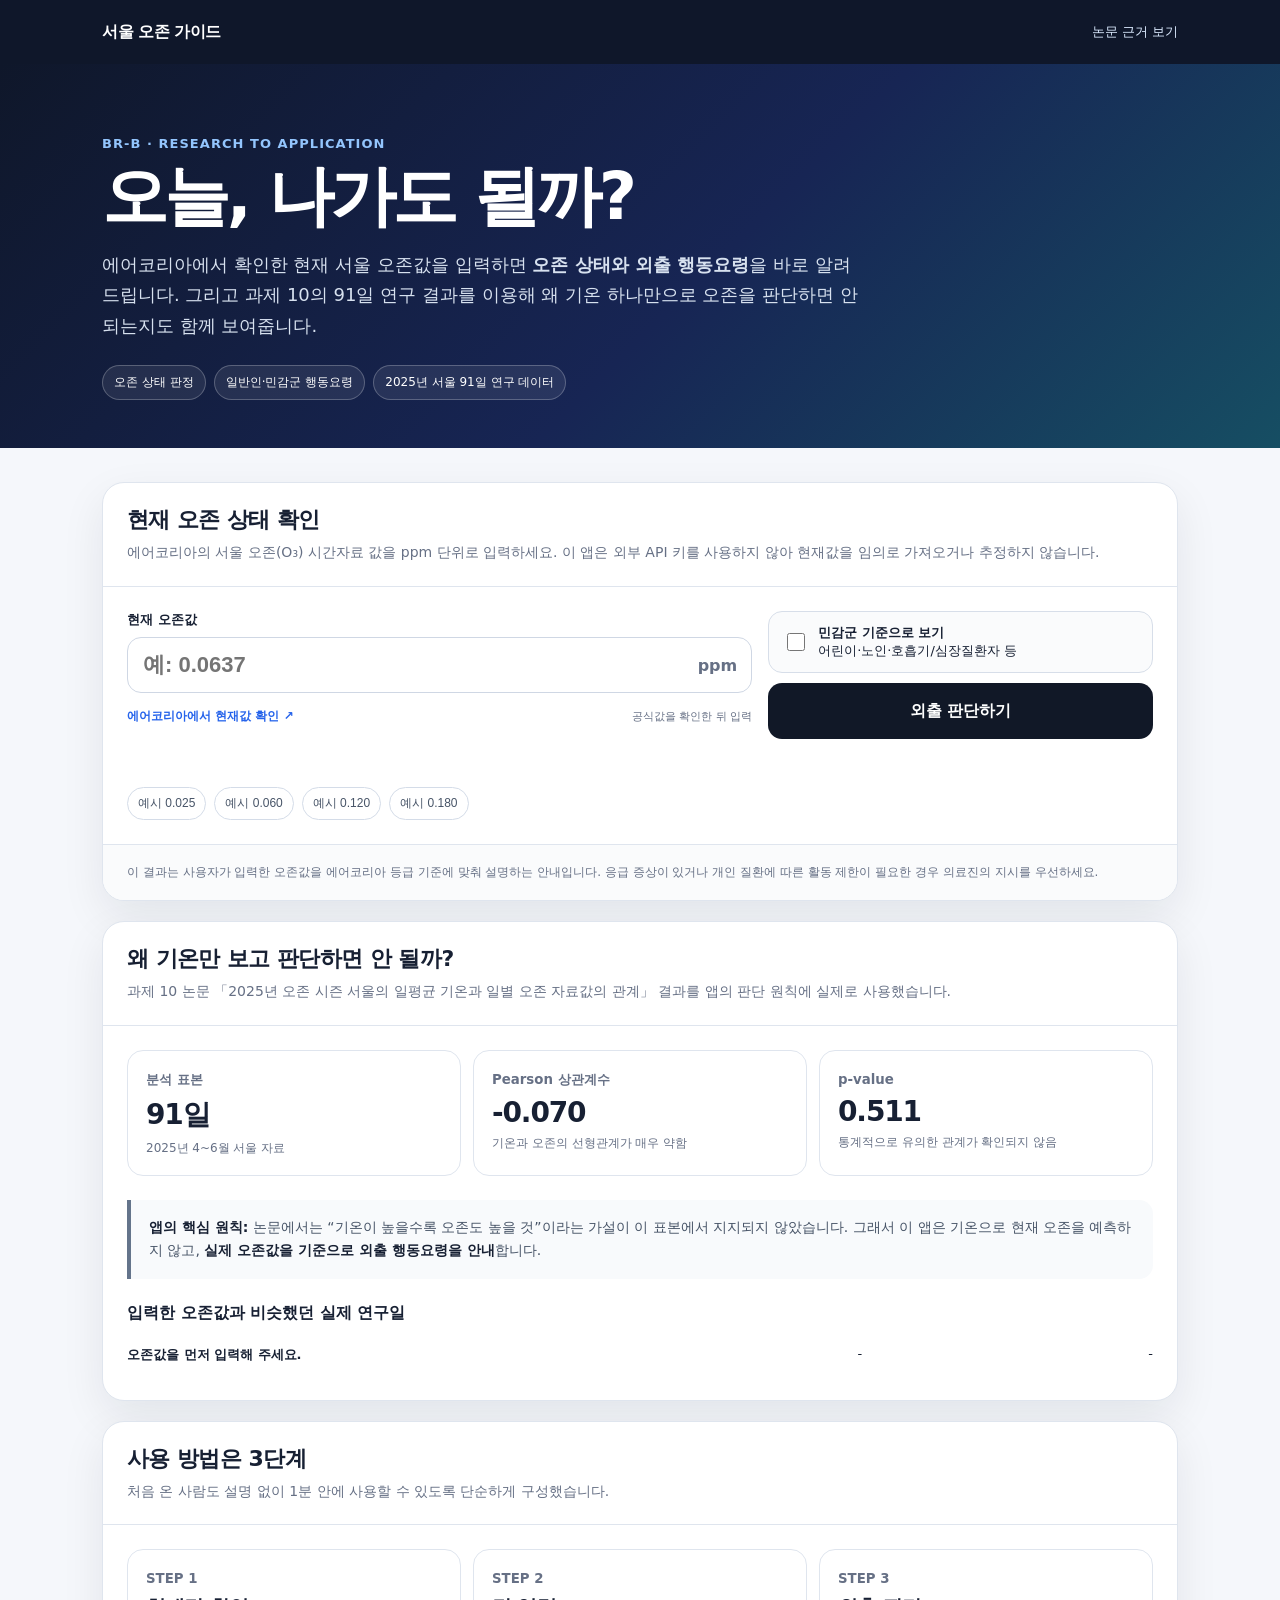
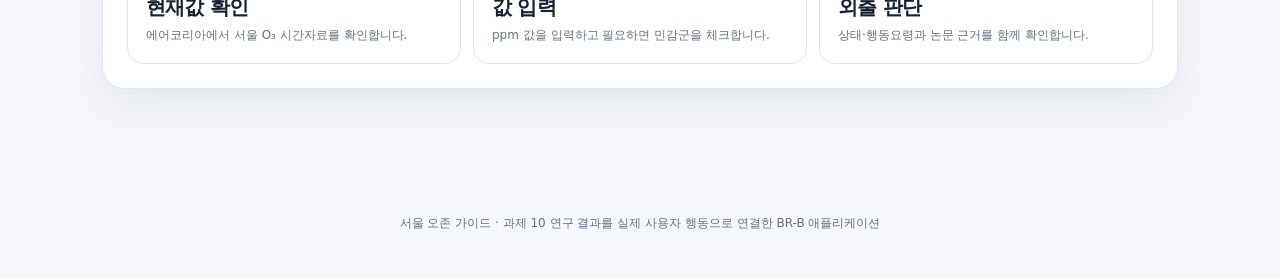
==== commit ff71b423: "Turn app into ozone status and outing guide" ====
--- a/index.html
+++ b/index.html
@@ -4,123 +4,39 @@
 <meta charset="utf-8">
 <meta name="viewport" content="width=device-width,initial-scale=1,viewport-fit=cover">
 <meta name="theme-color" content="#0f172a">
-<title>서울 오존 가이드 | 논문 기반 기온·오존 탐색</title>
-<meta name="description" content="2025년 서울 91일 기온·오존 연구 결과를 실제로 사용하는 BR-B 논문 기반 웹앱">
+<title>서울 오존 가이드 | 오늘 나가도 될까?</title>
+<meta name="description" content="서울의 현재 오존값을 입력하면 오존 상태와 외출 행동요령을 안내하고, 2025년 서울 기온·오존 논문 결과를 함께 보여주는 BR-B 앱">
 <style>
-:root{
-  --ink:#0f172a;--muted:#64748b;--line:#e2e8f0;--panel:#ffffff;--bg:#f8fafc;
-  --blue:#0ea5e9;--blue2:#0284c7;--teal:#14b8a6;--soft:#e0f2fe;--soft2:#ecfeff;
-  --warn:#fff7ed;--warn-ink:#9a3412;--shadow:0 18px 45px rgba(15,23,42,.08)
-}
-*{box-sizing:border-box}html{scroll-behavior:smooth}body{margin:0;background:var(--bg);color:var(--ink);font-family:Inter,Pretendard,"Noto Sans KR",system-ui,-apple-system,BlinkMacSystemFont,"Segoe UI",sans-serif;line-height:1.55}
-a{color:inherit}.wrap{width:min(1120px,calc(100% - 32px));margin:auto}.topbar{height:64px;display:flex;align-items:center;justify-content:space-between}.brand{display:flex;align-items:center;gap:10px;font-weight:900;letter-spacing:-.02em}.brand-mark{width:34px;height:34px;border-radius:11px;background:linear-gradient(135deg,var(--blue),var(--teal));display:grid;place-items:center;color:#fff;font-size:14px;box-shadow:0 8px 20px rgba(14,165,233,.25)}.top-note{font-size:13px;color:var(--muted)}
-.hero{padding:58px 0 52px;border-bottom:1px solid var(--line);background:radial-gradient(circle at 80% 20%,#dff7ff 0,transparent 34%),radial-gradient(circle at 15% 5%,#ecfeff 0,transparent 28%)}.hero-grid{display:grid;grid-template-columns:1.35fr .65fr;gap:54px;align-items:center}.kicker{display:inline-flex;align-items:center;gap:8px;padding:7px 11px;border:1px solid #bae6fd;border-radius:999px;background:#f0f9ff;color:#0369a1;font-size:12px;font-weight:900;letter-spacing:.04em;text-transform:uppercase}.hero h1{font-size:clamp(38px,6vw,72px);line-height:1.02;letter-spacing:-.055em;margin:18px 0 18px}.hero h1 span{color:var(--blue2)}.hero-copy{font-size:18px;color:#334155;max-width:760px}.paper-title{margin-top:20px;padding-left:14px;border-left:3px solid var(--teal);font-size:13px;color:var(--muted)}.hero-actions{display:flex;gap:10px;flex-wrap:wrap;margin-top:26px}.btn{appearance:none;border:0;border-radius:12px;padding:13px 17px;font-weight:900;cursor:pointer;text-decoration:none;display:inline-flex;align-items:center;justify-content:center}.btn.primary{background:var(--ink);color:#fff}.btn.secondary{background:#fff;border:1px solid var(--line);color:#334155}.orb{aspect-ratio:1;border-radius:50%;background:linear-gradient(145deg,#0f172a,#164e63);display:grid;place-items:center;color:white;box-shadow:0 25px 70px rgba(15,23,42,.2);position:relative;overflow:hidden}.orb:before,.orb:after{content:"";position:absolute;border:1px solid rgba(255,255,255,.24);border-radius:50%}.orb:before{inset:16%}.orb:after{inset:30%}.orb-main{font-size:clamp(62px,10vw,112px);font-weight:900;letter-spacing:-.06em;z-index:1}.orb-main sub{font-size:.35em;vertical-align:baseline;position:relative;bottom:-.12em}.orb-small{position:absolute;bottom:20%;font-size:12px;color:#bae6fd;z-index:1;letter-spacing:.08em;text-transform:uppercase}
-.stats{display:grid;grid-template-columns:repeat(4,1fr);gap:12px;margin-top:-26px}.stat{background:#fff;border:1px solid var(--line);border-radius:18px;padding:18px;box-shadow:var(--shadow)}.stat span{display:block;color:var(--muted);font-size:12px}.stat b{display:block;font-size:27px;letter-spacing:-.03em;margin-top:3px}.stat small{font-size:11px;color:#94a3b8}
-section{padding:72px 0}.section-head{display:flex;justify-content:space-between;gap:24px;align-items:end;margin-bottom:24px}.section-head h2{font-size:32px;letter-spacing:-.04em;margin:0}.section-head p{max-width:600px;margin:0;color:var(--muted);font-size:14px}.panel{background:var(--panel);border:1px solid var(--line);border-radius:22px;box-shadow:var(--shadow)}
-.analyzer{padding:26px}.input-row{display:grid;grid-template-columns:1fr 190px;gap:12px}.field{display:flex;align-items:center;gap:10px;border:1px solid #cbd5e1;border-radius:14px;padding:0 14px;background:#fff;min-height:58px}.field label{font-size:13px;color:#475569;font-weight:800;white-space:nowrap}.field input{flex:1;border:0;outline:0;font-size:24px;font-weight:800;color:var(--ink);min-width:0;background:transparent}.field .unit{color:var(--muted);font-weight:800}.analyze{border:0;border-radius:14px;background:linear-gradient(135deg,var(--blue2),var(--teal));color:#fff;font-size:16px;font-weight:900;cursor:pointer}.analyze:hover{filter:brightness(.98)}.analyze:focus-visible,.chip:focus-visible{outline:3px solid #7dd3fc;outline-offset:2px}.quick{display:flex;gap:8px;flex-wrap:wrap;margin-top:12px}.chip{border:1px solid var(--line);border-radius:999px;background:#fff;padding:7px 11px;color:#475569;font-weight:800;font-size:12px;cursor:pointer}.error{min-height:22px;color:#b91c1c;font-size:13px;font-weight:800;margin-top:9px}
-.result-grid{display:grid;grid-template-columns:repeat(3,1fr);gap:12px;margin-top:18px}.result{padding:19px;border:1px solid var(--line);border-radius:16px;background:#fff}.result .label{font-size:12px;color:var(--muted);font-weight:800}.result .value{font-size:28px;font-weight:950;letter-spacing:-.04em;margin:8px 0 5px}.result .desc{font-size:13px;color:#475569}.result.accent{background:#f0f9ff;border-color:#bae6fd}.result.accent .value{color:#0369a1}.result.teal{background:#f0fdfa;border-color:#99f6e4}.result.teal .value{color:#0f766e}.verdict{margin-top:12px;border-radius:16px;padding:16px 18px;background:#f8fafc;border:1px solid var(--line);color:#334155}.verdict b{color:var(--ink)}
-.data-grid{display:grid;grid-template-columns:1.1fr .9fr;gap:16px}.chart-card,.days-card{padding:22px}.chart-wrap{position:relative;height:310px}.chart-wrap svg{width:100%;height:100%;display:block}.axis{stroke:#cbd5e1;stroke-width:1}.gridline{stroke:#e2e8f0;stroke-width:1}.dot{fill:#94a3b8;opacity:.62}.dot.near{fill:var(--blue2);opacity:1}.chart-label{font-size:10px;fill:#64748b}.day-list{display:grid;gap:9px;margin-top:14px}.day{display:grid;grid-template-columns:1fr auto auto;gap:12px;align-items:center;padding:13px 14px;border:1px solid var(--line);border-radius:13px;background:#fff}.day b{font-size:13px}.day span{font-size:12px;color:#475569}.day .o3{font-weight:900;color:#0369a1}.mini-note{font-size:12px;color:var(--muted);margin-top:12px}
-.evidence{background:#0f172a;color:#fff}.evidence .section-head p{color:#cbd5e1}.evidence-grid{display:grid;grid-template-columns:1fr 1fr;gap:16px}.e-card{padding:24px;border:1px solid #334155;border-radius:20px;background:#111c30}.e-card h3{margin:0 0 12px;font-size:19px}.e-card p{color:#cbd5e1;font-size:14px}.metric-row{display:grid;grid-template-columns:repeat(3,1fr);gap:8px;margin-top:18px}.metric{padding:13px;border-radius:14px;background:#17243b}.metric b{display:block;font-size:20px}.metric span{font-size:10px;color:#94a3b8}.quartiles{display:grid;gap:7px;margin-top:14px}.qrow{display:grid;grid-template-columns:54px 1fr 90px;gap:10px;align-items:center;font-size:12px}.qtag{font-weight:900;color:#7dd3fc}.qbar{height:8px;border-radius:999px;background:#1e293b;overflow:hidden}.qbar i{display:block;height:100%;background:linear-gradient(90deg,#38bdf8,#2dd4bf);border-radius:inherit}.qmean{text-align:right;color:#cbd5e1}
-.steps-grid{display:grid;grid-template-columns:repeat(3,1fr);gap:12px}.step-card{padding:20px;border-radius:18px;border:1px solid var(--line);background:#fff}.num{width:28px;height:28px;border-radius:9px;background:var(--ink);color:#fff;display:grid;place-items:center;font-size:12px;font-weight:900;margin-bottom:13px}.step-card h3{font-size:16px;margin:0 0 6px}.step-card p{font-size:13px;color:var(--muted);margin:0}
-.notice{margin-top:18px;padding:16px 18px;border-radius:16px;background:var(--warn);border:1px solid #fed7aa;color:var(--warn-ink);font-size:13px}.footer{border-top:1px solid var(--line);padding:28px 0 40px;color:var(--muted);font-size:12px}.footer-line{display:flex;justify-content:space-between;gap:18px;flex-wrap:wrap}.sr{position:absolute;width:1px;height:1px;padding:0;margin:-1px;overflow:hidden;clip:rect(0,0,0,0);white-space:nowrap;border:0}
-@media(max-width:860px){.hero-grid,.data-grid,.evidence-grid{grid-template-columns:1fr}.orb{max-width:360px;margin:auto}.stats{grid-template-columns:repeat(2,1fr);margin-top:18px}.result-grid,.steps-grid{grid-template-columns:1fr}.section-head{display:block}.section-head p{margin-top:8px}.metric-row{grid-template-columns:repeat(2,1fr)}}
-@media(max-width:560px){.wrap{width:min(100% - 20px,1120px)}.top-note{display:none}.hero{padding:38px 0}.hero h1{font-size:42px}.hero-copy{font-size:16px}.stats{grid-template-columns:1fr 1fr}.stat b{font-size:22px}.input-row{grid-template-columns:1fr}.analyze{min-height:52px}.day{grid-template-columns:1fr 1fr}.day .o3{grid-column:1/-1}.metric-row{grid-template-columns:1fr 1fr}.qrow{grid-template-columns:48px 1fr}.qmean{grid-column:2;text-align:left}.chart-wrap{height:250px}}
+:root{--bg:#f5f7fb;--ink:#172033;--muted:#667085;--line:#dfe5ee;--card:#fff;--nav:#0f172a;--blue:#2563eb;--teal:#0f766e;--shadow:0 16px 44px rgba(15,23,42,.08)}
+*{box-sizing:border-box}html{scroll-behavior:smooth}body{margin:0;background:var(--bg);color:var(--ink);font-family:Pretendard,"Noto Sans KR",system-ui,-apple-system,sans-serif}.wrap{max-width:1120px;margin:auto;padding:0 22px}.top{background:var(--nav);color:#fff}.top .wrap{min-height:64px;display:flex;align-items:center;justify-content:space-between;gap:18px}.brand{font-weight:900;letter-spacing:-.03em}.paper-link{color:#dbeafe;text-decoration:none;font-size:13px}.hero{padding:72px 0 48px;background:linear-gradient(135deg,#0f172a 0%,#172554 55%,#164e63 100%);color:#fff}.eyebrow{font-size:13px;font-weight:800;letter-spacing:.08em;color:#93c5fd}.hero h1{font-size:clamp(36px,6vw,66px);line-height:1.04;letter-spacing:-.055em;margin:12px 0 18px;max-width:800px}.hero p{max-width:760px;font-size:18px;line-height:1.7;color:#d7e1ef;margin:0}.chips{display:flex;flex-wrap:wrap;gap:8px;margin-top:24px}.chip{border:1px solid rgba(255,255,255,.24);background:rgba(255,255,255,.08);padding:8px 11px;border-radius:999px;font-size:12px}.main{padding:34px 0 72px}.panel{background:var(--card);border:1px solid var(--line);border-radius:22px;box-shadow:var(--shadow);margin-bottom:20px;overflow:hidden}.panel-head{padding:22px 24px;border-bottom:1px solid var(--line)}.panel-head h2{margin:0;font-size:22px;letter-spacing:-.025em}.panel-head p{margin:7px 0 0;color:var(--muted);font-size:14px;line-height:1.55}.input-area{padding:24px;display:grid;grid-template-columns:1.3fr .8fr;gap:16px}.field{display:flex;flex-direction:column;gap:8px}.field label{font-size:13px;font-weight:800}.input-shell{display:flex;align-items:center;border:1px solid #cfd7e4;border-radius:14px;background:#fff;min-height:56px;overflow:hidden}.input-shell input{border:0;outline:0;flex:1;min-width:0;padding:0 15px;font-size:22px;font-weight:800;color:var(--ink);background:transparent}.unit{padding-right:14px;color:var(--muted);font-weight:800}.source-row{display:flex;align-items:center;justify-content:space-between;gap:10px;margin-top:7px}.source-row a{font-size:12px;color:var(--blue);font-weight:800;text-decoration:none}.source-row span{font-size:11px;color:var(--muted)}.controls{display:flex;flex-direction:column;gap:10px}.check{border:1px solid #d7dee9;border-radius:14px;padding:12px 14px;display:flex;align-items:center;gap:10px;min-height:56px;background:#fafbfc}.check input{width:18px;height:18px}.check span{font-size:13px;line-height:1.4}.go{border:0;border-radius:14px;background:#111827;color:#fff;min-height:56px;font-size:16px;font-weight:900;cursor:pointer}.go:hover{background:#1f2937}.go:focus-visible{outline:3px solid #93c5fd;outline-offset:3px}.error{min-height:24px;padding:0 24px 18px;color:#b42318;font-size:13px;font-weight:800}.quick{padding:0 24px 24px;display:flex;flex-wrap:wrap;gap:8px}.quick button{border:1px solid #d4dce8;background:#fff;border-radius:999px;padding:7px 10px;color:#475467;font-size:12px;cursor:pointer}.quick button:hover{background:#f3f6fa}.result{display:none;padding:0 24px 24px}.result.show{display:block}.status-hero{border-radius:20px;padding:22px;display:grid;grid-template-columns:1fr auto;gap:18px;align-items:center;border:1px solid}.status-label{font-size:13px;font-weight:900;opacity:.82}.status-name{font-size:clamp(30px,5vw,48px);font-weight:950;letter-spacing:-.04em;margin:3px 0}.status-value{font-size:13px;font-weight:800}.decision{font-size:clamp(19px,3vw,28px);font-weight:950;text-align:right;max-width:360px;line-height:1.25}.good{background:#ecfdf3;border-color:#a6f4c5;color:#05603a}.moderate{background:#fffaeb;border-color:#fedf89;color:#7a4d00}.bad{background:#fff1f0;border-color:#fecdca;color:#9c2a10}.verybad{background:#fff1f3;border-color:#fda4af;color:#881337}.advice-grid{display:grid;grid-template-columns:1.15fr .85fr;gap:12px;margin-top:12px}.advice{border:1px solid var(--line);border-radius:16px;padding:17px;background:#fff}.advice h3{font-size:15px;margin:0 0 8px}.advice p{font-size:14px;line-height:1.65;margin:0;color:#475467}.advice ul{margin:8px 0 0;padding-left:19px;color:#475467;font-size:13px;line-height:1.7}.research-grid{display:grid;grid-template-columns:repeat(3,1fr);gap:12px;padding:24px}.metric{border:1px solid var(--line);border-radius:16px;padding:18px}.metric small{color:var(--muted);font-weight:700}.metric b{display:block;font-size:28px;margin:7px 0 5px;letter-spacing:-.04em}.metric p{font-size:12px;line-height:1.55;color:var(--muted);margin:0}.paper-note{margin:0 24px 24px;border-left:4px solid #64748b;background:#f8fafc;border-radius:0 14px 14px 0;padding:16px 18px;line-height:1.65;font-size:14px;color:#475467}.paper-note strong{color:#172033}.days{padding:0 24px 24px}.days h3{font-size:16px;margin:0 0 10px}.day{display:grid;grid-template-columns:1.1fr .7fr .7fr;gap:8px;border-top:1px solid var(--line);padding:12px 0;font-size:13px}.day:first-of-type{border-top:0}.day span{text-align:right}.footnote{padding:18px 24px;border-top:1px solid var(--line);font-size:12px;line-height:1.55;color:var(--muted);background:#fafbfc}.footer{padding:34px 0 46px;color:#667085;font-size:12px;text-align:center}.sr{position:absolute;width:1px;height:1px;padding:0;margin:-1px;overflow:hidden;clip:rect(0,0,0,0);white-space:nowrap;border:0}@media(max-width:760px){.hero{padding:54px 0 38px}.hero p{font-size:16px}.input-area,.advice-grid,.research-grid{grid-template-columns:1fr}.status-hero{grid-template-columns:1fr}.decision{text-align:left;max-width:none}.top .wrap{min-height:58px}.paper-link{display:none}}@media(max-width:480px){.wrap{padding:0 14px}.panel-head,.input-area,.result,.research-grid,.days{padding-left:16px;padding-right:16px}.quick{padding-left:16px;padding-right:16px}.error{padding-left:16px;padding-right:16px}.day{grid-template-columns:1fr 1fr}.day span:last-child{grid-column:1/-1;text-align:left}.metric b{font-size:24px}}
 </style>
 </head>
 <body>
-<header class="hero" id="top">
-  <div class="wrap">
-    <div class="topbar">
-      <div class="brand"><span class="brand-mark">O₃</span><span>SEOUL OZONE GUIDE</span></div>
-      <div class="top-note">Research-based web application · BR-B</div>
-    </div>
-    <div class="hero-grid">
-      <div>
-        <span class="kicker">Paper → Application</span>
-        <h1>기온만으로<br><span>오존을 판단해도 될까?</span></h1>
-        <p class="hero-copy"><b>서울에서 외출 전 대기질을 판단하려는 사람</b>이 기온 하나만 보고 오존 수준을 단정하지 않도록, 2025년 서울 91일 연구 결과를 이용해 기온 구간과 실제 O₃ 자료값을 함께 보여주는 앱입니다.</p>
-        <div class="paper-title">논문 · 「2025년 오존 시즌 서울의 일평균 기온과 일별 오존 자료값의 관계」</div>
-        <div class="hero-actions"><a class="btn primary" href="#analyze">기온으로 확인하기</a><a class="btn secondary" href="#evidence">논문 근거 보기</a></div>
-      </div>
-      <div class="orb" aria-hidden="true"><div class="orb-main">O<sub>3</sub></div><div class="orb-small">Seoul · Apr–Jun 2025</div></div>
-    </div>
-  </div>
-</header>
+<header class="top"><div class="wrap"><div class="brand">서울 오존 가이드</div><a class="paper-link" href="#research">논문 근거 보기</a></div></header>
+<section class="hero"><div class="wrap"><div class="eyebrow">BR-B · RESEARCH TO APPLICATION</div><h1>오늘, 나가도 될까?</h1><p>에어코리아에서 확인한 현재 서울 오존값을 입력하면 <b>오존 상태와 외출 행동요령</b>을 바로 알려드립니다. 그리고 과제 10의 91일 연구 결과를 이용해 왜 기온 하나만으로 오존을 판단하면 안 되는지도 함께 보여줍니다.</p><div class="chips"><span class="chip">오존 상태 판정</span><span class="chip">일반인·민감군 행동요령</span><span class="chip">2025년 서울 91일 연구 데이터</span></div></div></section>
+<main class="main"><div class="wrap">
+<section class="panel" aria-labelledby="check-title"><div class="panel-head"><h2 id="check-title">현재 오존 상태 확인</h2><p>에어코리아의 서울 오존(O₃) 시간자료 값을 ppm 단위로 입력하세요. 이 앱은 외부 API 키를 사용하지 않아 현재값을 임의로 가져오거나 추정하지 않습니다.</p></div><div class="input-area"><div class="field"><label for="ozone">현재 오존값</label><div class="input-shell"><input id="ozone" type="number" min="0" step="0.0001" inputmode="decimal" placeholder="예: 0.0637"><span class="unit">ppm</span></div><div class="source-row"><a href="https://m.airkorea.or.kr/air/quality__notice_copyrightViolation/o3" target="_blank" rel="noopener">에어코리아에서 현재값 확인 ↗</a><span>공식값을 확인한 뒤 입력</span></div></div><div class="controls"><label class="check"><input id="sensitive" type="checkbox"><span><b>민감군 기준으로 보기</b><br>어린이·노인·호흡기/심장질환자 등</span></label><button id="go" class="go" type="button">외출 판단하기</button></div></div><div id="error" class="error" role="status" aria-live="polite"></div><div class="quick" aria-label="예시 오존값"><button data-o3="0.025">예시 0.025</button><button data-o3="0.060">예시 0.060</button><button data-o3="0.120">예시 0.120</button><button data-o3="0.180">예시 0.180</button></div><div id="result" class="result" aria-live="polite"><div id="statusHero" class="status-hero"><div><div class="status-label">현재 오존 상태</div><div id="statusName" class="status-name">-</div><div id="statusValue" class="status-value">-</div></div><div id="decision" class="decision">-</div></div><div class="advice-grid"><article class="advice"><h3>지금 어떻게 행동할까요?</h3><p id="adviceText">-</p><ul id="adviceList"></ul></article><article class="advice"><h3>판정 기준</h3><p>에어코리아 오존 예보등급: 좋음 0~0.0300, 보통 0.0301~0.0900, 나쁨 0.0901~0.1500, 매우나쁨 0.1500 초과.</p></article></div></div><div class="footnote">이 결과는 사용자가 입력한 오존값을 에어코리아 등급 기준에 맞춰 설명하는 안내입니다. 응급 증상이 있거나 개인 질환에 따른 활동 제한이 필요한 경우 의료진의 지시를 우선하세요.</div></section>
 
-<div class="wrap stats" aria-label="논문 핵심 통계">
-  <div class="stat"><span>연구 표본</span><b>91일</b><small>2025년 4~6월 서울</small></div>
-  <div class="stat"><span>Pearson 상관계수</span><b>-0.070</b><small>거의 0에 가까운 상관</small></div>
-  <div class="stat"><span>p-value</span><b>0.511</b><small>통계적으로 유의하지 않음</small></div>
-  <div class="stat"><span>R²</span><b>0.00486</b><small>기온 단독 설명력 매우 낮음</small></div>
-</div>
+<section id="research" class="panel"><div class="panel-head"><h2>왜 기온만 보고 판단하면 안 될까?</h2><p>과제 10 논문 「2025년 오존 시즌 서울의 일평균 기온과 일별 오존 자료값의 관계」 결과를 앱의 판단 원칙에 실제로 사용했습니다.</p></div><div class="research-grid"><div class="metric"><small>분석 표본</small><b>91일</b><p>2025년 4~6월 서울 자료</p></div><div class="metric"><small>Pearson 상관계수</small><b>-0.070</b><p>기온과 오존의 선형관계가 매우 약함</p></div><div class="metric"><small>p-value</small><b>0.511</b><p>통계적으로 유의한 관계가 확인되지 않음</p></div></div><div class="paper-note"><strong>앱의 핵심 원칙:</strong> 논문에서는 “기온이 높을수록 오존도 높을 것”이라는 가설이 이 표본에서 지지되지 않았습니다. 그래서 이 앱은 기온으로 현재 오존을 예측하지 않고, <strong>실제 오존값을 기준으로 외출 행동요령을 안내</strong>합니다.</div><div class="days"><h3>입력한 오존값과 비슷했던 실제 연구일</h3><div id="days"><div class="day"><b>오존값을 먼저 입력해 주세요.</b><span>-</span><span>-</span></div></div></div></section>
 
-<main>
-<section id="analyze">
-  <div class="wrap">
-    <div class="section-head"><div><h2>기온을 넣고 논문 결과 확인하기</h2></div><p>현재 오존을 예측하는 기능이 아니라, 논문에서 관측된 기온 범위와 사분위 결과를 이용해 해석합니다.</p></div>
-    <div class="panel analyzer">
-      <div class="input-row">
-        <div class="field"><label for="temp">일평균 기온</label><input id="temp" type="number" step="0.1" value="25" inputmode="decimal" aria-describedby="error"><span class="unit">°C</span></div>
-        <button id="analyzeBtn" class="analyze" type="button">분석하기</button>
-      </div>
-      <div id="error" class="error" role="status" aria-live="polite"></div>
-      <div class="quick" aria-label="예시 기온"><button class="chip" data-temp="10">10°C</button><button class="chip" data-temp="18">18°C</button><button class="chip" data-temp="22.8">22.8°C</button><button class="chip" data-temp="25">25°C</button><button class="chip" data-temp="28.8">28.8°C</button></div>
-      <div class="result-grid" aria-live="polite">
-        <article class="result accent"><div class="label">기온 구간</div><div id="quartileName" class="value">Q4 · 높은 기온</div><div id="quartileRange" class="desc">23.05°C 초과 ~ 28.8°C</div></article>
-        <article class="result teal"><div class="label">구간 평균 O₃ 자료값</div><div id="meanO3" class="value">0.03600</div><div class="desc">논문 원자료의 사분위 평균</div></article>
-        <article class="result"><div class="label">연구 결론</div><div class="value">뚜렷한 관계 없음</div><div class="desc">기온만으로 일별 오존을 설명하기 어려웠습니다.</div></article>
-      </div>
-      <div id="verdict" class="verdict"><b>해석:</b> 25°C는 높은 기온 구간에 속하지만, 이 연구에서는 기온 하나만으로 O₃ 수준을 단정할 근거가 확인되지 않았습니다.</div>
-    </div>
-  </div>
-</section>
-
-<section style="padding-top:0">
-  <div class="wrap">
-    <div class="section-head"><div><h2>비슷한 기온에서도 값은 달랐습니다</h2></div><p>입력한 기온과 가장 가까운 연구일 3개를 원자료에서 찾아 보여줍니다. 점 그래프의 강조점도 함께 바뀝니다.</p></div>
-    <div class="data-grid">
-      <article class="panel chart-card"><div class="chart-wrap"><svg id="scatter" viewBox="0 0 620 310" role="img" aria-label="2025년 서울 일평균 기온과 오존 자료값 산점도"></svg></div><div class="mini-note">가로축: 일평균 기온(°C) · 세로축: O₃ 자료값 · 파란 점: 입력 기온과 가까운 3일</div></article>
-      <article class="panel days-card"><b>입력 기온과 가까운 실제 연구일</b><div id="nearDays" class="day-list"><div class="day"><b>자료 불러오는 중</b><span>-</span><span class="o3">-</span></div></div><div class="mini-note">이 앱은 실제 연구 데이터의 관찰값을 보여주며, 입력 기온에 대한 새로운 오존값을 예측하지 않습니다.</div></article>
-    </div>
-  </div>
-</section>
-
-<section id="evidence" class="evidence">
-  <div class="wrap">
-    <div class="section-head"><div><h2>앱이 실제로 쓰는 논문 결과</h2></div><p>앱의 계산 규칙과 숫자는 과제 10 결과를 그대로 사용합니다.</p></div>
-    <div class="evidence-grid">
-      <article class="e-card"><h3>전체 분석 결과</h3><p>91일 전체에서 기온과 O₃ 사이의 통계적으로 유의한 관계가 확인되지 않았습니다. 따라서 앱도 “기온이 높으면 오존도 높다”고 예측하지 않습니다.</p><div class="metric-row"><div class="metric"><b>-0.070</b><span>Pearson r</span></div><div class="metric"><b>0.511</b><span>Pearson p</span></div><div class="metric"><b>-0.048</b><span>Spearman ρ</span></div><div class="metric"><b>0.652</b><span>Spearman p</span></div><div class="metric"><b>0.00486</b><span>R²</span></div><div class="metric"><b>91</b><span>days</span></div></div></article>
-      <article class="e-card"><h3>기온 사분위와 평균 O₃</h3><p>사용자가 입력한 기온을 아래 연구 구간에 넣고, 해당 구간에서 관측된 평균 O₃ 자료값을 보여줍니다.</p><div class="quartiles"><div class="qrow"><span class="qtag">Q1</span><span class="qbar"><i style="width:84%"></i></span><span class="qmean">0.038365</span></div><div class="qrow"><span class="qtag">Q2</span><span class="qbar"><i style="width:81%"></i></span><span class="qmean">0.036867</span></div><div class="qrow"><span class="qtag">Q3</span><span class="qbar"><i style="width:100%"></i></span><span class="qmean">0.045362</span></div><div class="qrow"><span class="qtag">Q4</span><span class="qbar"><i style="width:79%"></i></span><span class="qmean">0.036000</span></div></div><p class="mini-note" style="color:#94a3b8">기온 경계: 4.5 / 14.35 / 19.2 / 23.05 / 28.8°C</p></article>
-    </div>
-  </div>
-</section>
-
-<section>
-  <div class="wrap">
-    <div class="section-head"><div><h2>처음 온 사람도 이렇게 쓰면 됩니다</h2></div><p>과제의 “사용자가 할 일 세 가지”를 화면 안에서 그대로 실행할 수 있게 구성했습니다.</p></div>
-    <div class="steps-grid"><article class="step-card"><div class="num">1</div><h3>기온 입력</h3><p>4.5~28.8°C 범위의 일평균 기온을 입력합니다.</p></article><article class="step-card"><div class="num">2</div><h3>연구 구간 확인</h3><p>사분위 구간과 해당 구간의 평균 O₃ 자료값을 확인합니다.</p></article><article class="step-card"><div class="num">3</div><h3>실제 연구일 비교</h3><p>비슷한 기온의 실제 날짜와 O₃ 자료값을 비교해 결론을 이해합니다.</p></article></div>
-    <div class="notice"><b>중요:</b> 이 앱은 현재 대기질 또는 건강 위험을 예측하지 않습니다. 실제 외출 판단에는 공식 실시간 대기질 정보를 함께 확인해야 합니다. 연구 관측 범위 밖 입력은 외삽하지 않습니다.</div>
-  </div>
-</section>
-</main>
-
-<footer class="footer"><div class="wrap footer-line"><span>서울 오존 가이드 · BR-B 논문 기반 애플리케이션</span><span>개인정보 · API 키 · 비밀값 사용 없음</span></div></footer>
-
+<section class="panel"><div class="panel-head"><h2>사용 방법은 3단계</h2><p>처음 온 사람도 설명 없이 1분 안에 사용할 수 있도록 단순하게 구성했습니다.</p></div><div class="research-grid"><div class="metric"><small>STEP 1</small><b style="font-size:20px">현재값 확인</b><p>에어코리아에서 서울 O₃ 시간자료를 확인합니다.</p></div><div class="metric"><small>STEP 2</small><b style="font-size:20px">값 입력</b><p>ppm 값을 입력하고 필요하면 민감군을 체크합니다.</p></div><div class="metric"><small>STEP 3</small><b style="font-size:20px">외출 판단</b><p>상태·행동요령과 논문 근거를 함께 확인합니다.</p></div></div></section>
+</div></main><footer class="footer"><div class="wrap">서울 오존 가이드 · 과제 10 연구 결과를 실제 사용자 행동으로 연결한 BR-B 애플리케이션</div></footer>
 <script>
 'use strict';
-const PAPER={min:4.5,max:28.8,cuts:[14.35,19.2,23.05],means:[0.0383652174,0.0368666667,0.0453619048,0.036],names:['Q1 · 낮은 기온','Q2 · 중간-낮은 기온','Q3 · 중간-높은 기온','Q4 · 높은 기온']};
-const fallback=[{date:'2025-06-19',t:28.8,o3:.0113},{date:'2025-06-30',t:28.4,o3:.0108},{date:'2025-06-16',t:22.8,o3:.0691},{date:'2025-06-17',t:24.9,o3:.0634},{date:'2025-05-21',t:24.8,o3:.0327},{date:'2025-06-08',t:25.3,o3:.0568},{date:'2025-06-06',t:24.7,o3:.0471},{date:'2025-04-14',t:4.5,o3:.0335}];
-let rows=fallback.slice();
-const $=id=>document.getElementById(id);const temp=$('temp'),error=$('error'),qName=$('quartileName'),qRange=$('quartileRange'),mean=$('meanO3'),verdict=$('verdict'),nearDays=$('nearDays'),svg=$('scatter');
-function fmt(v,d=1){const n=Number(v);return Number.isInteger(n)?String(n):n.toFixed(d).replace(/0+$/,'').replace(/\.$/,'')}
-function qIndex(t){return t<=PAPER.cuts[0]?0:t<=PAPER.cuts[1]?1:t<=PAPER.cuts[2]?2:3}
-function rangeText(i){if(i===0)return `${PAPER.min}°C ~ ${PAPER.cuts[0]}°C`;if(i===1)return `>${PAPER.cuts[0]}°C ~ ${PAPER.cuts[1]}°C`;if(i===2)return `>${PAPER.cuts[1]}°C ~ ${PAPER.cuts[2]}°C`;return `>${PAPER.cuts[2]}°C ~ ${PAPER.max}°C`}
-function nearest(t){return [...rows].sort((a,b)=>Math.abs(a.t-t)-Math.abs(b.t-t)||a.date.localeCompare(b.date)).slice(0,3)}
-function renderDays(list){nearDays.innerHTML=list.map(d=>`<div class="day"><b>${d.date}</b><span>${fmt(d.t)}°C</span><span class="o3">O₃ ${Number(d.o3).toFixed(4)}</span></div>`).join('')}
-function drawChart(highlight=[]){const W=620,H=310,p={l:46,r:16,t:16,b:34};const data=rows.filter(d=>Number.isFinite(d.t)&&Number.isFinite(d.o3));const minT=4,maxT=30,minO=0,maxO=Math.max(.075,...data.map(d=>d.o3));const x=t=>p.l+(t-minT)/(maxT-minT)*(W-p.l-p.r);const y=o=>H-p.b-(o-minO)/(maxO-minO)*(H-p.t-p.b);let out='';for(let t=5;t<=30;t+=5){out+=`<line class="gridline" x1="${x(t)}" y1="${p.t}" x2="${x(t)}" y2="${H-p.b}"/><text class="chart-label" x="${x(t)}" y="${H-10}" text-anchor="middle">${t}</text>`}for(let o=0;o<=.08;o+=.02){out+=`<line class="gridline" x1="${p.l}" y1="${y(o)}" x2="${W-p.r}" y2="${y(o)}"/><text class="chart-label" x="${p.l-8}" y="${y(o)+3}" text-anchor="end">${o.toFixed(2)}</text>`}out+=`<line class="axis" x1="${p.l}" y1="${H-p.b}" x2="${W-p.r}" y2="${H-p.b}"/><line class="axis" x1="${p.l}" y1="${p.t}" x2="${p.l}" y2="${H-p.b}"/>`;const keys=new Set(highlight.map(d=>d.date));for(const d of data){const cls=keys.has(d.date)?'dot near':'dot';const r=keys.has(d.date)?5:3;out+=`<circle class="${cls}" cx="${x(d.t)}" cy="${y(d.o3)}" r="${r}"><title>${d.date} · ${d.t}°C · O₃ ${d.o3}</title></circle>`}svg.innerHTML=out}
-function analyze(){error.textContent='';const raw=temp.value.trim();if(raw===''){error.textContent='기온을 입력해 주세요.';return}const t=Number(raw);if(!Number.isFinite(t)){error.textContent='숫자로 입력해 주세요.';return}if(t<PAPER.min||t>PAPER.max){qName.textContent='연구 범위 밖';qRange.textContent=`관측 범위 ${PAPER.min}~${PAPER.max}°C`;mean.textContent='계산하지 않음';verdict.innerHTML=`<b>해석:</b> ${fmt(t)}°C는 논문에서 관측한 범위를 벗어납니다. 연구 결과를 넘어 새로운 O₃ 값을 외삽하지 않습니다.`;const list=nearest(t);renderDays(list);drawChart(list);return}const i=qIndex(t),list=nearest(t);qName.textContent=PAPER.names[i];qRange.textContent=rangeText(i);mean.textContent=PAPER.means[i].toFixed(5);verdict.innerHTML=`<b>해석:</b> ${fmt(t)}°C는 ${PAPER.names[i]} 구간입니다. 이 구간의 평균 O₃ 자료값은 ${PAPER.means[i].toFixed(5)}였지만, 91일 전체 분석에서 기온과 O₃의 뚜렷한 관계는 확인되지 않았습니다.`;renderDays(list);drawChart(list)}
-async function load(){try{const r=await fetch('data/raw_seoul_2025_ozone_temperature.csv',{cache:'no-store'});if(!r.ok)throw 0;const text=await r.text();const lines=text.trim().split(/\r?\n/),h=lines[0].split(','),ti=h.indexOf('temperature_avg'),oi=h.indexOf('o3'),di=h.indexOf('date');const parsed=lines.slice(1).map(line=>{const c=line.split(',');return{date:c[di],t:Number(c[ti]),o3:Number(c[oi])}}).filter(d=>d.date&&Number.isFinite(d.t)&&Number.isFinite(d.o3));if(parsed.length>=80)rows=parsed}catch(e){}analyze()}
-$('analyzeBtn').addEventListener('click',analyze);temp.addEventListener('keydown',e=>{if(e.key==='Enter'){e.preventDefault();analyze()}});document.querySelectorAll('.chip').forEach(b=>b.addEventListener('click',()=>{temp.value=b.dataset.temp;analyze()}));load();
+const $=id=>document.getElementById(id);
+const ozone=$('ozone'),sensitive=$('sensitive'),go=$('go'),error=$('error'),result=$('result'),statusHero=$('statusHero'),statusName=$('statusName'),statusValue=$('statusValue'),decision=$('decision'),adviceText=$('adviceText'),adviceList=$('adviceList'),days=$('days');
+let researchRows=[];
+const fallback=[{date:'2025-06-16',t:22.8,o3:.0691},{date:'2025-06-17',t:24.9,o3:.0634},{date:'2025-05-31',t:21.7,o3:.0613},{date:'2025-05-26',t:20.2,o3:.0619},{date:'2025-06-19',t:28.8,o3:.0113}];
+function grade(v){if(v<=.03)return{key:'good',name:'좋음'};if(v<=.09)return{key:'moderate',name:'보통'};if(v<=.15)return{key:'bad',name:'나쁨'};return{key:'verybad',name:'매우나쁨'}}
+function guidance(key,isSensitive){
+ if(key==='good')return{decision:'외출해도 괜찮아요.',text:'일반적인 실외활동에 특별한 제한이 필요한 수준은 아닙니다.',items:['평소처럼 활동해도 됩니다.','외출 전 최신 오존값이 맞는지 확인하세요.']};
+ if(key==='moderate')return isSensitive?{decision:'외출 가능, 몸 상태는 살펴보세요.',text:'민감군도 특별한 제약이 꼭 필요한 수준은 아니지만 몸 상태에 따라 유의해서 활동하세요.',items:['몸이 불편하면 활동 강도와 시간을 줄이세요.','최신 오존값을 다시 확인하세요.']}:{decision:'외출해도 괜찮아요.',text:'일반인은 특별한 행동 제한 없이 활동할 수 있는 수준입니다.',items:['평소처럼 활동하되 최신 정보를 확인하세요.','오존값이 올라가면 활동 계획을 조정하세요.']};
+ if(key==='bad')return{decision:'오래 밖에 있는 건 피하는 게 좋아요.',text:isSensitive?'민감군은 장시간 또는 무리한 실외활동을 제한하는 것이 권고됩니다.':'일반인도 장시간 또는 무리한 실외활동을 제한하세요. 특히 눈이 아프면 실외활동을 피하는 것이 좋습니다.',items:['격한 운동과 장시간 실외활동을 줄이세요.','가능하면 실내 활동으로 바꾸세요.','외출해야 한다면 활동 시간을 짧게 조정하세요.']};
+ return{decision:isSensitive?'가능하면 실내에 머무르세요.':'외출을 줄이고 실내생활을 권장해요.',text:isSensitive?'민감군은 가급적 실내활동이 권고되는 수준입니다.':'일반인도 실외활동을 제한하고 실내생활을 하는 것이 권고됩니다.',items:['불필요한 외출을 미루세요.','실외 운동은 피하세요.','최신 오존 예·경보를 계속 확인하세요.']};
+}
+function renderDays(v){const src=researchRows.length?researchRows:fallback;const nearest=src.slice().sort((a,b)=>Math.abs(a.o3-v)-Math.abs(b.o3-v)).slice(0,3);days.innerHTML=nearest.map(r=>`<div class="day"><b>${r.date}</b><span>기온 ${r.t.toFixed(1)}°C</span><span>O₃ ${r.o3.toFixed(4)} ppm</span></div>`).join('')}
+function analyze(){error.textContent='';const raw=ozone.value.trim();if(raw===''){error.textContent='현재 오존값을 숫자로 입력해 주세요.';result.classList.remove('show');ozone.focus();return}const v=Number(raw);if(!Number.isFinite(v)||v<0){error.textContent='0 이상의 올바른 오존값을 입력해 주세요.';result.classList.remove('show');ozone.focus();return}if(v>1){error.textContent='입력 단위를 확인해 주세요. 오존값은 ppm 단위로 입력합니다.';result.classList.remove('show');ozone.focus();return}const g=grade(v),d=guidance(g.key,sensitive.checked);statusHero.className='status-hero '+g.key;statusName.textContent=g.name;statusValue.textContent=`O₃ ${v.toFixed(4)} ppm · ${sensitive.checked?'민감군':'일반인'} 기준`;decision.textContent=d.decision;adviceText.textContent=d.text;adviceList.innerHTML=d.items.map(x=>`<li>${x}</li>`).join('');renderDays(v);result.classList.add('show');result.scrollIntoView({behavior:'smooth',block:'nearest'})}
+async function loadResearch(){try{const r=await fetch('data/raw_seoul_2025_ozone_temperature.csv',{cache:'no-store'});if(!r.ok)throw 0;const text=await r.text();const lines=text.trim().split(/\r?\n/);const h=lines[0].split(','),di=h.indexOf('date'),ti=h.indexOf('temperature_avg'),oi=h.indexOf('o3');researchRows=lines.slice(1).map(x=>{const c=x.split(',');return{date:c[di],t:Number(c[ti]),o3:Number(c[oi])}}).filter(x=>x.date&&Number.isFinite(x.t)&&Number.isFinite(x.o3))}catch(e){researchRows=fallback.slice()}}
+go.addEventListener('click',analyze);ozone.addEventListener('keydown',e=>{if(e.key==='Enter')analyze()});sensitive.addEventListener('change',()=>{if(result.classList.contains('show'))analyze()});document.querySelectorAll('[data-o3]').forEach(b=>b.addEventListener('click',()=>{ozone.value=b.dataset.o3;analyze()}));loadResearch();
 </script>
-</body>
-</html>
+</body></html>
